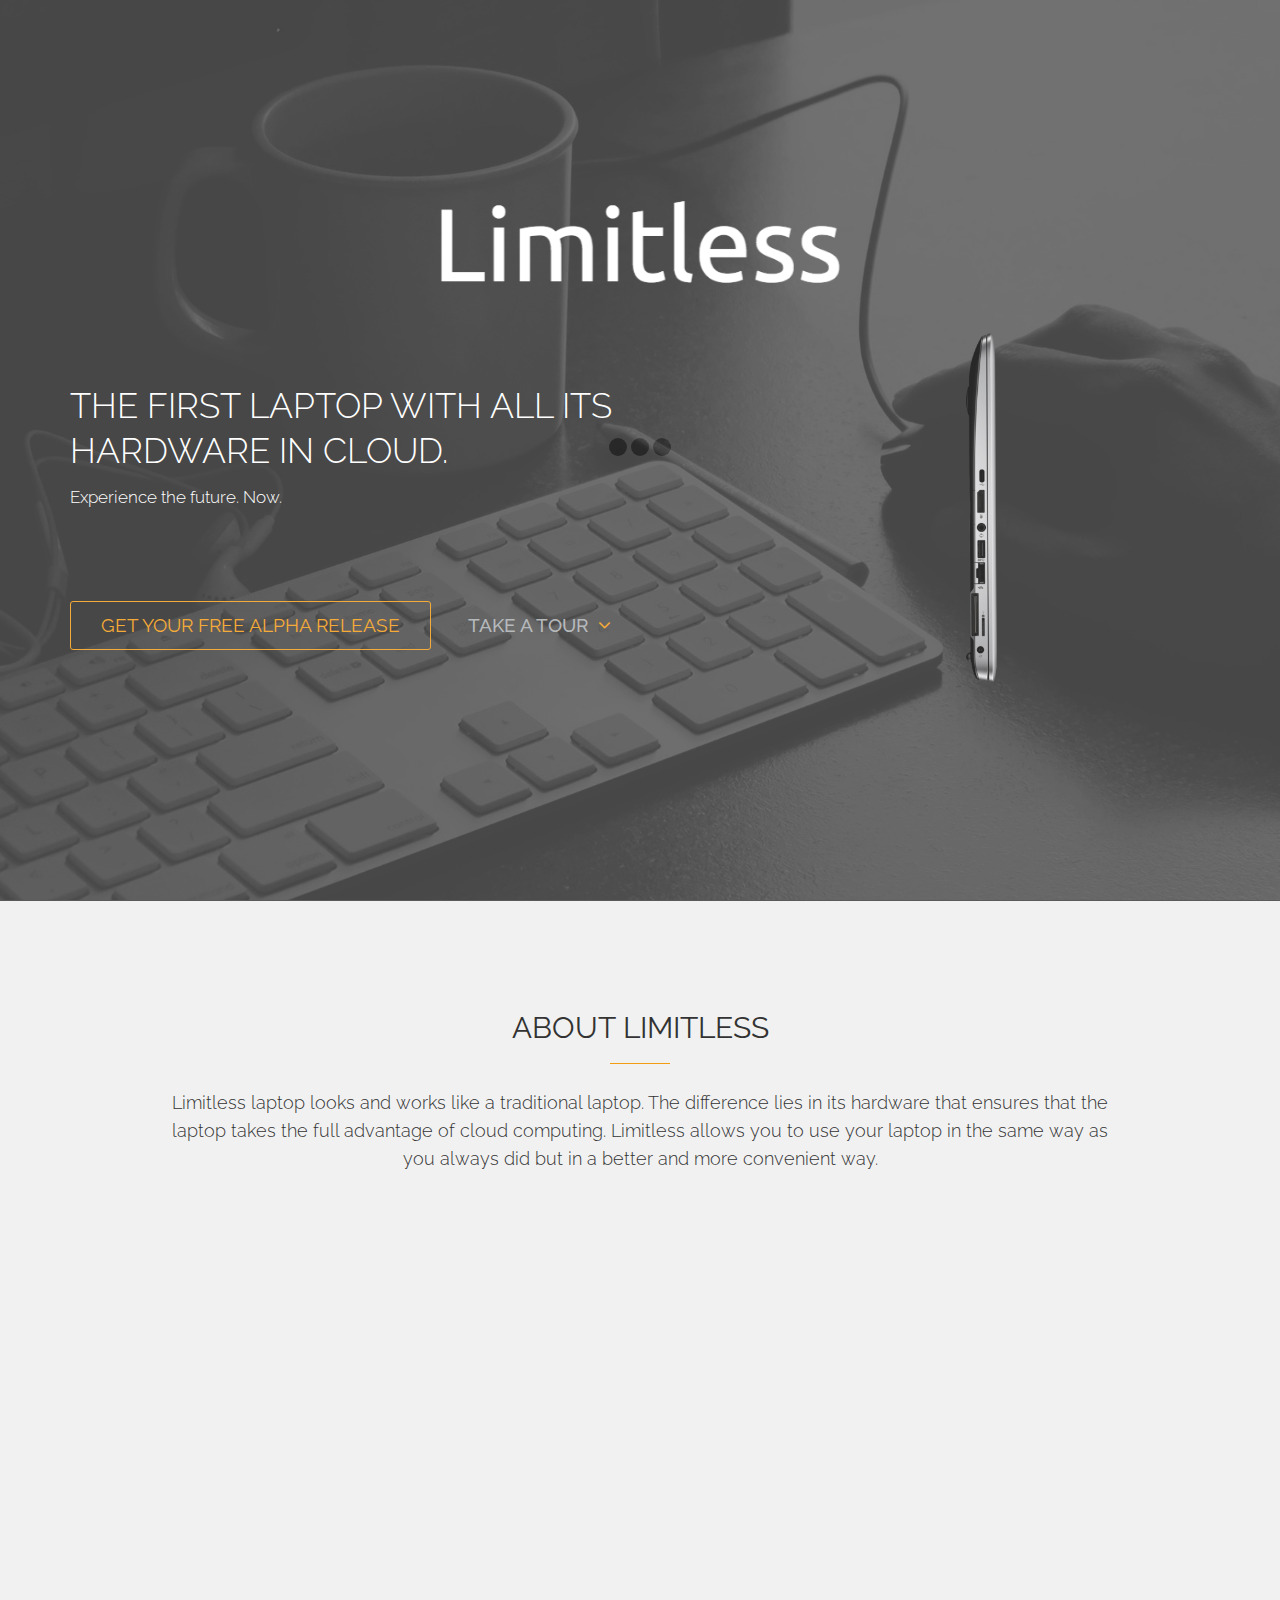
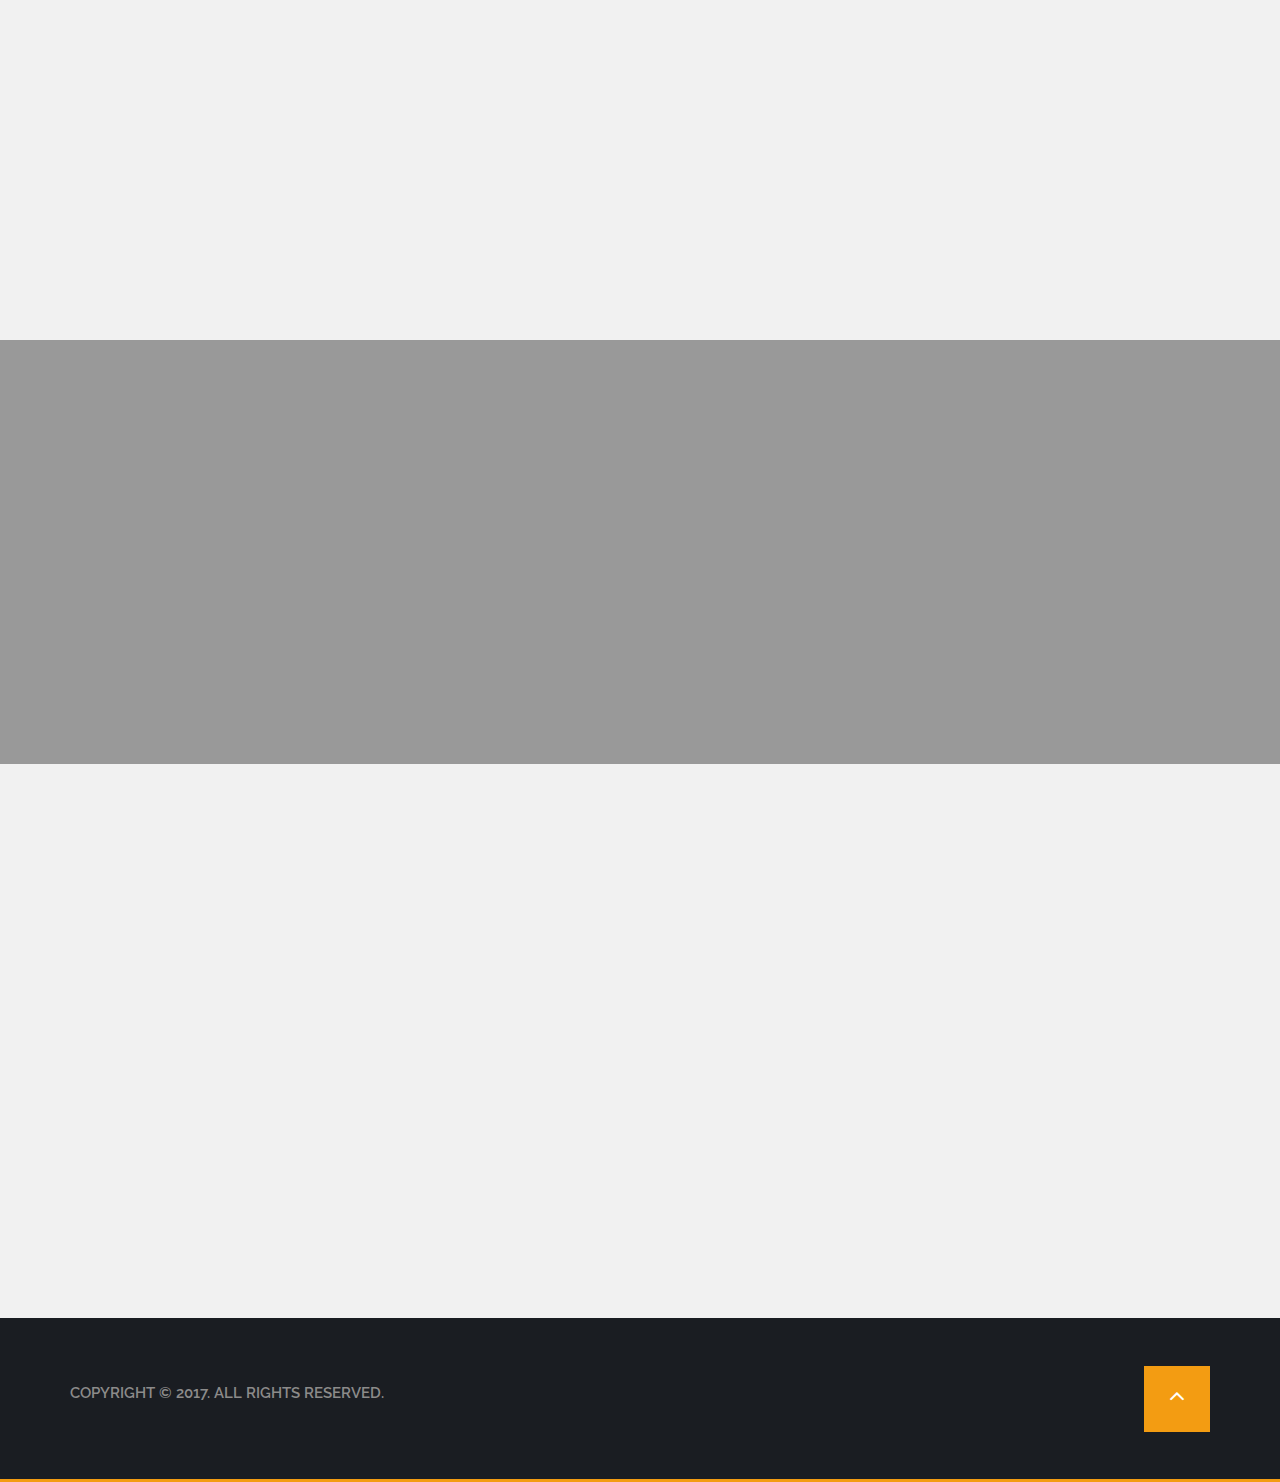
==== index.html @ 539248d4 "Form submission fixed" ====
<!DOCTYPE html>
<html lang="en">
<!--
	Bent by Dcrazed
	Site: Dcrazed.com 
	Free for personal and commercial use under GNU GPL 3.0 license.
-->

<head>
    <meta charset="utf-8">
    <meta http-equiv="X-UA-Compatible" content="IE=edge">
    <meta name="viewport" content="width=device-width, initial-scale=1">
    <title>Limitless | The Future of Laptops</title>
    <!-- Google Font -->
    <link href='https://fonts.googleapis.com/css?family=Raleway:500,600,700,800,900,400,300' rel='stylesheet' type='text/css'>

    <link href='https://fonts.googleapis.com/css?family=Source+Sans+Pro:300,400,600,700,900,300italic,400italic' rel='stylesheet' type='text/css'>
    <!-- Bootstrap -->
    <link href="css/bootstrap.min.css" rel="stylesheet">

    <!-- Owl Carousel Assets -->
    <link href="css/owl.carousel.css" rel="stylesheet">
    <link href="css/owl.theme.css" rel="stylesheet">


    <!-- Pixeden Icon Font -->
    <link rel="stylesheet" href="css/Pe-icon-7-stroke.css">

    <!-- Font Awesome -->
    <link href="css/font-awesome.min.css" rel="stylesheet">


    <!-- PrettyPhoto -->
    <link href="css/prettyPhoto.css" rel="stylesheet">
    
    <!-- Favicon -->
    <link rel="shortcut icon" type="image/x-icon" href="favicon.ico" />

    <!-- Style -->
    <link href="css/style.css" rel="stylesheet">

    <link href="css/animate.css" rel="stylesheet">
    <!-- Responsive CSS -->
    <link href="css/responsive.css" rel="stylesheet">
    <!-- HTML5 Shim and Respond.js IE8 support of HTML5 elements and media queries -->
    <!-- WARNING: Respond.js doesn't work if you view the page via file:// -->
    <!--[if lt IE 9]>
	  <script src="https://oss.maxcdn.com/libs/html5shiv/3.7.0/html5shiv.js"></script>
	  <script src="https://oss.maxcdn.com/libs/respond.js/1.4.2/respond.min.js"></script>
	<![endif]-->
</head>

<body>
    <!-- PRELOADER -->
    <div class="spn_hol">
        <div class="spinner">
            <div class="bounce1"></div>
            <div class="bounce2"></div>
            <div class="bounce3"></div>
        </div>
    </div>

 <!-- END PRELOADER -->

 <!-- =========================
     START ABOUT US SECTION
============================== -->
    <section class="header parallax home-parallax page" id="HOME">
        <h2></h2>
        <div class="section_overlay">
            <nav class="navbar navbar-default navbar-fixed-top" role="navigation">
                <div class="container">
                    <!-- Brand and toggle get grouped for better mobile display -->
                    <div class="navbar-header">
                        <button type="button" class="navbar-toggle collapsed" data-toggle="collapse" data-target="#bs-example-navbar-collapse-1">
                            <span class="sr-only">Toggle navigation</span>
                            <span class="icon-bar"></span>
                            <span class="icon-bar"></span>
                            <span class="icon-bar"></span>
                        </button>
                        <a class="navbar-brand" href="#">
                            <img src="images/logo.png" alt="Logo">
                        </a>
                    </div>
                    <!-- Collect the nav links, forms, and other content for toggling -->
                    <div class="collapse navbar-collapse" id="bs-example-navbar-collapse-1">
                        <ul class="nav navbar-nav navbar-right">
                            <!-- NAV -->
                            <li><a href="#HOME">HOME</a> </li>
                            <li><a href="#ABOUT">ABOUT </a> </li>
                            <li><a href="#ALPHA">GET ALPHA</a></li>
                            <!-- <li><a href="#TEAM">TEAM</a> </li> -->
                        </ul>
                    </div>
                    <!-- /.navbar-collapse -->
                </div>
                <!-- /.container- -->
            </nav>

            <div class="container home-container">
                <div class="row">
                    <div class="col-md-12">
                        <div class="logo text-center">
                                <!-- LOGO -->
                            <!-- <img width="125" height="55" src="images/logo.png" alt=""> -->
                            <img width="400" src="images/logo.png" alt="">
                        </div>
                    </div>
                </div>
                <div class="row">
                    <div class="col-md-8 col-sm-8">
                        <div class="home_text">
                            <!-- TITLE AND DESC -->
                            <h1>The first laptop with all its hardware in cloud.</h1>
                            <p>Experience the future. Now.</p>

                            <div class="download-btn">
                            <!-- BUTTON -->
                                <a class="btn home-btn wow fadeInLeft" href="#ALPHA">Get your free alpha release</a>
                                <a class="tuor btn wow fadeInRight" href="#ABOUT">Take a tour <i class="fa fa-angle-down"></i></a>
                            </div>
                        </div>
                    </div>
                    <!-- <div class="col-md-3 col-md-offset-1 col-sm-4"> -->
                    <div class="col-md-3 col-sm-4">
                        <div class="home-iphone">
                            <!-- <img src="images/iPhone_Home.png" alt=""> -->
                            <img src="images/laptop-side-view.png" alt="">
                        </div>
                    </div>
                </div>
            </div>
        </div>
    </section>

    <!-- END HEADER SECTION -->




 <!-- =========================
     START ABOUT US SECTION
============================== -->


    <section class="about page" id="ABOUT">
        <div class="container">
            <div class="row">
                <div class="col-md-10 col-md-offset-1">
                    <!-- ABOUT US SECTION TITLE-->
                    <div class="section_title">
                        <h2>About Limitless</h2>
                        <p>Limitless laptop looks and works like a traditional laptop. The difference lies in its hardware that ensures that the laptop takes the full advantage of cloud computing. Limitless allows you to use your laptop in the same way as you always did but in a better and more convenient way.</p>
                    </div>
                </div>

            </div>
        </div>
        <div class="inner_about_area">
            <div class="container">
                <div class="row">
                    <div class="col-md-6">
                        <div class="about_phone wow fadeInLeft" data-wow-duration="1s" data-wow-delay=".5s">
                        <!-- PHONE -->
                            <img src="images/laptop-side-view.png" alt="">
                        </div>
                    </div>
                    <div class="col-md-6  wow fadeInRight" data-wow-duration="1s" data-wow-delay=".5s">
                        <!-- TITLE -->
                        <div class="inner_about_title">
                            <h2>Why is Limitless Laptop <br> better?</h2>
                            <p>Computing in cloud has a lot of advantages over classical hardware. For a long time, it was available only for tech savvy experts but today it arrives to your own laptop.</p>
                        </div>
                        <div class="inner_about_desc">

                            <!-- SINGLE DESC -->
                            <div class="single_about_area fadeInUp wow" data-wow-duration=".5s" data-wow-delay="1s">
                                <!-- ICON -->
                                <div><i class="pe-7s-timer"></i></div>
                                <!-- HEADING DESCRIPTION -->
                                <h3>Change your laptop's parameters at any time</h3>
                                <p>Hard drive space, memory speed and processor power can be increased or decreased in the matter of minutes. It allows you to always have what you need and to pay for it only when you need it.</p>
                            </div>
                            <!-- END SINGLE DESC -->


                            <!-- SINGLE DESC -->
                            <div class="single_about_area fadeInUp wow" data-wow-duration=".5s" data-wow-delay="1.5s">
                                <!-- ICON -->
                                <div><i class="pe-7s-target"></i></div>
                                <!-- HEADING DESCRIPTION -->
                                <h3>Pay per hour of use</h3>
                                <p>With Limitless, you only pay for laptop when you use it. Now, whenever you shut the lid, you start saving money.</p>
                            </div>
                            <!-- END SINGLE DESC -->


                            <!-- SINGLE DESC -->
                            <div class="single_about_area fadeInUp wow" data-wow-duration=".5s" data-wow-delay="2s">
                                <!-- ICON -->
                                <div><i class="pe-7s-stopwatch"></i></div>
                                <!-- HEADING DESCRIPTION -->
                                <h3>Stop buying new devices</h3>
                                <p>In Limitless you don't need to buy a new device when the current one gets obsolete. Just install the update and enjoy the new hardware!</p>
                            </div>
                            <!-- END SINGLE DESC -->

                        </div>
                    </div>
                </div>
            </div>
        </div>
    </section>
    <!-- End About Us -->
<!-- =========================
     Start FUN FACTS
============================== -->


    <section class="fun_facts parallax">
        <div class="section_overlay">
            <div class="container wow bounceInLeft" data-wow-duration="1s">
                <div class="row text-center">
                    <div class="col-md-3">
                        <div class="single_fun_facts">
                            <i class="pe-7s-monitor"></i>
                            <h2><span  class="counter_num">1</span> <span></span></h2>
                            <p>Device</p>
                        </div>
                    </div>
                    <div class="col-md-3">
                        <div class="single_fun_facts">
                            <i class="pe-7s-cup"></i>
                            <h2><span  class="counter_num">2</span> <span>minutes</span></h2>
                            <p>Needed to <br> change hardware</p>
                        </div>
                    </div>
                    <div class="col-md-3">
                        <div class="single_fun_facts">
                            <i class="pe-7s-server"></i>
                            <h2><span  class="counter_num">16</span> <span>TiB</span></h2>
                            <p>Maximum <br> Hard Drive</p>
                        </div>
                    </div>
                    <div class="col-md-3">
                        <div class="single_fun_facts">
                            <i class="pe-7s-gleam"></i>
                            <h2><span  class="counter_num">88</span> <span>%</span></h2>
                            <p>Reduced <br> Carbon Emissions</p>
                        </div>
                    </div>
                </div>
            </div>
        </div>
    </section>

    <!-- END FUN FACTS -->


<!-- =========================
     START CONTCT FORM AREA
============================== -->
    <section class="contact page" id="ALPHA">
        <div class="section_overlay">
            <div class="container">
                <div class="col-md-10 col-md-offset-1 wow bounceIn">
                    <!-- Start Contact Section Title-->
                    <div class="section_title">
                        <h2>Get your Limitless Laptop for free</h2>
                        <p>We will be giving out 100+ Limitless Laptop alpha prototypes. We do it to make sure that everything works well before we introduce the Limitless to the market. If you like the idea of Limitless, send us your name and email address so that we can get in touch with you. Hurry up! We will have only a 100 of them!</p>
                    </div>
                </div>
            </div>

            <div class="contact_form wow bounceIn">
                <div class="container">

                <!-- START ERROR AND SUCCESS MESSAGE -->
                    <div class="form_error text-center">
                        <div class="name_error hide error">Please Enter your name</div>
                        <div class="email_error hide error">Please Enter your Email</div>
                        <div class="email_val_error hide error">Please Enter a Valid Email Address</div>
                        <div class="message_error hide error">Please Enter Your Message</div>
                    </div>
                    <div class="Sucess"></div>
                <!-- END ERROR AND SUCCESS MESSAGE -->

                <!-- FORM -->    
                    <form role="form">
                        <div class="row">
                            <div class="col-md-6">
                                <input type="text" class="form-control" id="name" placeholder="Name">
                                <!-- <input type="text" class="form-control" id="subject" placeholder="Subject"> -->
                                <p><input type="checkbox" id="payAlpha" value=""> &nbsp The number of free alpha prototypes is limited by our budget. If you didn't make it to the 100 of lucky ones, would you be willing to pay $50 to get a highly subsidized alpha prototype?</p>
                            </div>
                            <div class="col-md-6">
                                <input type="email" class="form-control" id="email" placeholder="Email">
                                <button type="button" class="btn btn-default submit-btn form_submit">SUBMIT</button>
                            </div>
                        </div>
                    </form>
                    <!-- END FORM --> 
                </div>
            </div>


            <div class="container">
                <div class="row">
                <br><br>
                    <!-- <div class="col-md-12 wow bounceInLeft">
                        <div class="social_icons">
                            <ul>
                                <li><a href=""><i class="fa fa-facebook"></i></a>
                                </li>
                                <li><a href=""><i class="fa fa-twitter"></i></a>
                                </li>
                                <li><a href=""><i class="fa fa-dribbble"></i></a>
                                </li>
                                <li><a href=""><i class="fa fa-behance"></i></a>
                                </li>
                                <li><a href=""><i class="fa fa-youtube-play"></i></a>
                                </li>
                            </ul>
                        </div>
                    </div> -->
                </div>
            </div>
        </div>
    </section>
    <!-- END CONTACT -->

 <!-- =========================
     START TESTIMONIAL SECTION
============================== -->


<!-- END TESTIMONIAL SECTION -->


<!-- =========================
     FOOTER 
============================== -->

    <section class="copyright">
        <h2></h2>
        <div class="container">
            <div class="row">
                <div class="col-md-6">
                    <div class="copy_right_text">
                    <!-- COPYRIGHT TEXT -->
                        <p>Copyright &copy; 2017. All Rights Reserved.</p>        
                    </div>
                     
                </div>

                <div class="col-md-6">
                    <div class="scroll_top">
                        <a href="#HOME"><i class="fa fa-angle-up"></i></a>
                    </div>
                </div>
            </div>
        </div>
    </section>
    <!-- END FOOTER -->


<!-- =========================
     SCRIPTS 
============================== -->


    <script src="js/jquery.min.js"></script>
    <script src="js/bootstrap.min.js"></script>
    <script src="js/owl.carousel.js"></script>
    <script src="js/jquery.fitvids.js"></script>
    <script src="js/smoothscroll.js"></script>
    <script src="js/jquery.parallax-1.1.3.js"></script>
    <script src="js/jquery.prettyPhoto.js"></script>
    <script src="js/jquery.ajaxchimp.min.js"></script>
    <script src="js/jquery.ajaxchimp.langs.js"></script>
    <script src="js/wow.min.js"></script>
    <script src="js/waypoints.min.js"></script>
    <script src="js/jquery.counterup.min.js"></script>
    <script src="js/script.js"></script>



</body>

</html>
---- css/Pe-icon-7-stroke.css ----
@font-face {
	font-family: 'Pe-icon-7-stroke';
	src:url('../fonts/Pe-icon-7-stroke.eot?d7yf1v');
	src:url('../fonts/Pe-icon-7-stroke.eot?#iefixd7yf1v') format('embedded-opentype'),
		url('../fonts/Pe-icon-7-stroke.woff?d7yf1v') format('woff'),
		url('../fonts/Pe-icon-7-stroke.ttf?d7yf1v') format('truetype'),
		url('../fonts/Pe-icon-7-stroke.svg?d7yf1v#Pe-icon-7-stroke') format('svg');
	font-weight: normal;
	font-style: normal;
}

[class^="pe-7s-"], [class*=" pe-7s-"] {
	font-family: 'Pe-icon-7-stroke';
	speak: none;
	font-style: normal;
	font-weight: normal;
	font-variant: normal;
	text-transform: none;
	line-height: 1;

	/* Better Font Rendering =========== */
	-webkit-font-smoothing: antialiased;
	-moz-osx-font-smoothing: grayscale;
}

.pe-7s-album:before {
	content: "\e6aa";
}
.pe-7s-arc:before {
	content: "\e6ab";
}
.pe-7s-back-2:before {
	content: "\e6ac";
}
.pe-7s-bandaid:before {
	content: "\e6ad";
}
.pe-7s-car:before {
	content: "\e6ae";
}
.pe-7s-diamond:before {
	content: "\e6af";
}
.pe-7s-door-lock:before {
	content: "\e6b0";
}
.pe-7s-eyedropper:before {
	content: "\e6b1";
}
.pe-7s-female:before {
	content: "\e6b2";
}
.pe-7s-gym:before {
	content: "\e6b3";
}
.pe-7s-hammer:before {
	content: "\e6b4";
}
.pe-7s-headphones:before {
	content: "\e6b5";
}
.pe-7s-helm:before {
	content: "\e6b6";
}
.pe-7s-hourglass:before {
	content: "\e6b7";
}
.pe-7s-leaf:before {
	content: "\e6b8";
}
.pe-7s-magic-wand:before {
	content: "\e6b9";
}
.pe-7s-male:before {
	content: "\e6ba";
}
.pe-7s-map-2:before {
	content: "\e6bb";
}
.pe-7s-next-2:before {
	content: "\e6bc";
}
.pe-7s-paint-bucket:before {
	content: "\e6bd";
}
.pe-7s-pendrive:before {
	content: "\e6be";
}
.pe-7s-photo:before {
	content: "\e6bf";
}
.pe-7s-piggy:before {
	content: "\e6c0";
}
.pe-7s-plugin:before {
	content: "\e6c1";
}
.pe-7s-refresh-2:before {
	content: "\e6c2";
}
.pe-7s-rocket:before {
	content: "\e6c3";
}
.pe-7s-settings:before {
	content: "\e6c4";
}
.pe-7s-shield:before {
	content: "\e6c5";
}
.pe-7s-smile:before {
	content: "\e6c6";
}
.pe-7s-usb:before {
	content: "\e6c7";
}
.pe-7s-vector:before {
	content: "\e6c8";
}
.pe-7s-wine:before {
	content: "\e6c9";
}
.pe-7s-cloud-upload:before {
	content: "\e68a";
}
.pe-7s-cash:before {
	content: "\e68c";
}
.pe-7s-close:before {
	content: "\e680";
}
.pe-7s-bluetooth:before {
	content: "\e68d";
}
.pe-7s-cloud-download:before {
	content: "\e68b";
}
.pe-7s-way:before {
	content: "\e68e";
}
.pe-7s-close-circle:before {
	content: "\e681";
}
.pe-7s-id:before {
	content: "\e68f";
}
.pe-7s-angle-up:before {
	content: "\e682";
}
.pe-7s-wristwatch:before {
	content: "\e690";
}
.pe-7s-angle-up-circle:before {
	content: "\e683";
}
.pe-7s-world:before {
	content: "\e691";
}
.pe-7s-angle-right:before {
	content: "\e684";
}
.pe-7s-volume:before {
	content: "\e692";
}
.pe-7s-angle-right-circle:before {
	content: "\e685";
}
.pe-7s-users:before {
	content: "\e693";
}
.pe-7s-angle-left:before {
	content: "\e686";
}
.pe-7s-user-female:before {
	content: "\e694";
}
.pe-7s-angle-left-circle:before {
	content: "\e687";
}
.pe-7s-up-arrow:before {
	content: "\e695";
}
.pe-7s-angle-down:before {
	content: "\e688";
}
.pe-7s-switch:before {
	content: "\e696";
}
.pe-7s-angle-down-circle:before {
	content: "\e689";
}
.pe-7s-scissors:before {
	content: "\e697";
}
.pe-7s-wallet:before {
	content: "\e600";
}
.pe-7s-safe:before {
	content: "\e698";
}
.pe-7s-volume2:before {
	content: "\e601";
}
.pe-7s-volume1:before {
	content: "\e602";
}
.pe-7s-voicemail:before {
	content: "\e603";
}
.pe-7s-video:before {
	content: "\e604";
}
.pe-7s-user:before {
	content: "\e605";
}
.pe-7s-upload:before {
	content: "\e606";
}
.pe-7s-unlock:before {
	content: "\e607";
}
.pe-7s-umbrella:before {
	content: "\e608";
}
.pe-7s-trash:before {
	content: "\e609";
}
.pe-7s-tools:before {
	content: "\e60a";
}
.pe-7s-timer:before {
	content: "\e60b";
}
.pe-7s-ticket:before {
	content: "\e60c";
}
.pe-7s-target:before {
	content: "\e60d";
}
.pe-7s-sun:before {
	content: "\e60e";
}
.pe-7s-study:before {
	content: "\e60f";
}
.pe-7s-stopwatch:before {
	content: "\e610";
}
.pe-7s-star:before {
	content: "\e611";
}
.pe-7s-speaker:before {
	content: "\e612";
}
.pe-7s-signal:before {
	content: "\e613";
}
.pe-7s-shuffle:before {
	content: "\e614";
}
.pe-7s-shopbag:before {
	content: "\e615";
}
.pe-7s-share:before {
	content: "\e616";
}
.pe-7s-server:before {
	content: "\e617";
}
.pe-7s-search:before {
	content: "\e618";
}
.pe-7s-film:before {
	content: "\e6a5";
}
.pe-7s-science:before {
	content: "\e619";
}
.pe-7s-disk:before {
	content: "\e6a6";
}
.pe-7s-ribbon:before {
	content: "\e61a";
}
.pe-7s-repeat:before {
	content: "\e61b";
}
.pe-7s-refresh:before {
	content: "\e61c";
}
.pe-7s-add-user:before {
	content: "\e6a9";
}
.pe-7s-refresh-cloud:before {
	content: "\e61d";
}
.pe-7s-paperclip:before {
	content: "\e69c";
}
.pe-7s-radio:before {
	content: "\e61e";
}
.pe-7s-note2:before {
	content: "\e69d";
}
.pe-7s-print:before {
	content: "\e61f";
}
.pe-7s-network:before {
	content: "\e69e";
}
.pe-7s-prev:before {
	content: "\e620";
}
.pe-7s-mute:before {
	content: "\e69f";
}
.pe-7s-power:before {
	content: "\e621";
}
.pe-7s-medal:before {
	content: "\e6a0";
}
.pe-7s-portfolio:before {
	content: "\e622";
}
.pe-7s-like2:before {
	content: "\e6a1";
}
.pe-7s-plus:before {
	content: "\e623";
}
.pe-7s-left-arrow:before {
	content: "\e6a2";
}
.pe-7s-play:before {
	content: "\e624";
}
.pe-7s-key:before {
	content: "\e6a3";
}
.pe-7s-plane:before {
	content: "\e625";
}
.pe-7s-joy:before {
	content: "\e6a4";
}
.pe-7s-photo-gallery:before {
	content: "\e626";
}
.pe-7s-pin:before {
	content: "\e69b";
}
.pe-7s-phone:before {
	content: "\e627";
}
.pe-7s-plug:before {
	content: "\e69a";
}
.pe-7s-pen:before {
	content: "\e628";
}
.pe-7s-right-arrow:before {
	content: "\e699";
}
.pe-7s-paper-plane:before {
	content: "\e629";
}
.pe-7s-delete-user:before {
	content: "\e6a7";
}
.pe-7s-paint:before {
	content: "\e62a";
}
.pe-7s-bottom-arrow:before {
	content: "\e6a8";
}
.pe-7s-notebook:before {
	content: "\e62b";
}
.pe-7s-note:before {
	content: "\e62c";
}
.pe-7s-next:before {
	content: "\e62d";
}
.pe-7s-news-paper:before {
	content: "\e62e";
}
.pe-7s-musiclist:before {
	content: "\e62f";
}
.pe-7s-music:before {
	content: "\e630";
}
.pe-7s-mouse:before {
	content: "\e631";
}
.pe-7s-more:before {
	content: "\e632";
}
.pe-7s-moon:before {
	content: "\e633";
}
.pe-7s-monitor:before {
	content: "\e634";
}
.pe-7s-micro:before {
	content: "\e635";
}
.pe-7s-menu:before {
	content: "\e636";
}
.pe-7s-map:before {
	content: "\e637";
}
.pe-7s-map-marker:before {
	content: "\e638";
}
.pe-7s-mail:before {
	content: "\e639";
}
.pe-7s-mail-open:before {
	content: "\e63a";
}
.pe-7s-mail-open-file:before {
	content: "\e63b";
}
.pe-7s-magnet:before {
	content: "\e63c";
}
.pe-7s-loop:before {
	content: "\e63d";
}
.pe-7s-look:before {
	content: "\e63e";
}
.pe-7s-lock:before {
	content: "\e63f";
}
.pe-7s-lintern:before {
	content: "\e640";
}
.pe-7s-link:before {
	content: "\e641";
}
.pe-7s-like:before {
	content: "\e642";
}
.pe-7s-light:before {
	content: "\e643";
}
.pe-7s-less:before {
	content: "\e644";
}
.pe-7s-keypad:before {
	content: "\e645";
}
.pe-7s-junk:before {
	content: "\e646";
}
.pe-7s-info:before {
	content: "\e647";
}
.pe-7s-home:before {
	content: "\e648";
}
.pe-7s-help2:before {
	content: "\e649";
}
.pe-7s-help1:before {
	content: "\e64a";
}
.pe-7s-graph3:before {
	content: "\e64b";
}
.pe-7s-graph2:before {
	content: "\e64c";
}
.pe-7s-graph1:before {
	content: "\e64d";
}
.pe-7s-graph:before {
	content: "\e64e";
}
.pe-7s-global:before {
	content: "\e64f";
}
.pe-7s-gleam:before {
	content: "\e650";
}
.pe-7s-glasses:before {
	content: "\e651";
}
.pe-7s-gift:before {
	content: "\e652";
}
.pe-7s-folder:before {
	content: "\e653";
}
.pe-7s-flag:before {
	content: "\e654";
}
.pe-7s-filter:before {
	content: "\e655";
}
.pe-7s-file:before {
	content: "\e656";
}
.pe-7s-expand1:before {
	content: "\e657";
}
.pe-7s-exapnd2:before {
	content: "\e658";
}
.pe-7s-edit:before {
	content: "\e659";
}
.pe-7s-drop:before {
	content: "\e65a";
}
.pe-7s-drawer:before {
	content: "\e65b";
}
.pe-7s-download:before {
	content: "\e65c";
}
.pe-7s-display2:before {
	content: "\e65d";
}
.pe-7s-display1:before {
	content: "\e65e";
}
.pe-7s-diskette:before {
	content: "\e65f";
}
.pe-7s-date:before {
	content: "\e660";
}
.pe-7s-cup:before {
	content: "\e661";
}
.pe-7s-culture:before {
	content: "\e662";
}
.pe-7s-crop:before {
	content: "\e663";
}
.pe-7s-credit:before {
	content: "\e664";
}
.pe-7s-copy-file:before {
	content: "\e665";
}
.pe-7s-config:before {
	content: "\e666";
}
.pe-7s-compass:before {
	content: "\e667";
}
.pe-7s-comment:before {
	content: "\e668";
}
.pe-7s-coffee:before {
	content: "\e669";
}
.pe-7s-cloud:before {
	content: "\e66a";
}
.pe-7s-clock:before {
	content: "\e66b";
}
.pe-7s-check:before {
	content: "\e66c";
}
.pe-7s-chat:before {
	content: "\e66d";
}
.pe-7s-cart:before {
	content: "\e66e";
}
.pe-7s-camera:before {
	content: "\e66f";
}
.pe-7s-call:before {
	content: "\e670";
}
.pe-7s-calculator:before {
	content: "\e671";
}
.pe-7s-browser:before {
	content: "\e672";
}
.pe-7s-box2:before {
	content: "\e673";
}
.pe-7s-box1:before {
	content: "\e674";
}
.pe-7s-bookmarks:before {
	content: "\e675";
}
.pe-7s-bicycle:before {
	content: "\e676";
}
.pe-7s-bell:before {
	content: "\e677";
}
.pe-7s-battery:before {
	content: "\e678";
}
.pe-7s-ball:before {
	content: "\e679";
}
.pe-7s-back:before {
	content: "\e67a";
}
.pe-7s-attention:before {
	content: "\e67b";
}
.pe-7s-anchor:before {
	content: "\e67c";
}
.pe-7s-albums:before {
	content: "\e67d";
}
.pe-7s-alarm:before {
	content: "\e67e";
}
.pe-7s-airplay:before {
	content: "\e67f";
}
---- css/prettyPhoto.css ----
div.pp_default .pp_top,div.pp_default .pp_top .pp_middle,div.pp_default .pp_top .pp_left,div.pp_default .pp_top .pp_right,div.pp_default .pp_bottom,div.pp_default .pp_bottom .pp_left,div.pp_default .pp_bottom .pp_middle,div.pp_default .pp_bottom .pp_right{height:13px}
div.pp_default .pp_top .pp_left{background:transparent;}
div.pp_default .pp_top .pp_middle{background:transparent;}
div.pp_default .pp_top .pp_right{background:transparent;}
div.pp_default .pp_content .ppt{color:#f8f8f8}
div.pp_default .pp_content_container .pp_left{background:transparent;padding-left:13px}
div.pp_default .pp_content_container .pp_right{background:transparent;padding-right:13px}
div.pp_default .pp_next:hover{background:transparent;cursor:pointer}
div.pp_default .pp_previous:hover{background:transparent;cursor:pointer}
div.pp_default .pp_expand{background:transparent;cursor:pointer;width:28px;height:28px}
div.pp_default .pp_expand:hover{background:transparent;cursor:pointer}
div.pp_default .pp_contract{background:url(../images/prettyPhoto/default/sprite.png) 0 -84px no-repeat;cursor:pointer;width:28px;height:28px}
div.pp_default .pp_contract:hover{background:url(../images/prettyPhoto/default/sprite.png) 0 -113px no-repeat;cursor:pointer}
div.pp_default .pp_close{width:30px;height:30px;background:url(../images/prettyPhoto/default/sprite.png) 2px 1px no-repeat;cursor:pointer}
div.pp_default .pp_gallery ul li a{background:url(../images/prettyPhoto/default/default_thumb.png) center center #f8f8f8;border:1px solid #aaa}
div.pp_default .pp_social{margin-top:7px}
div.pp_default .pp_gallery a.pp_arrow_previous,div.pp_default .pp_gallery a.pp_arrow_next{position:static;left:auto}
div.pp_default .pp_nav .pp_play,div.pp_default .pp_nav .pp_pause{background:url(../images/prettyPhoto/default/sprite.png) -51px 1px no-repeat;height:30px;width:30px}
div.pp_default .pp_nav .pp_pause{background-position:-51px -29px}
div.pp_default a.pp_arrow_previous,div.pp_default a.pp_arrow_next{background:url(../images/prettyPhoto/default/sprite.png) -31px -3px no-repeat;height:20px;width:20px;margin:4px 0 0}
div.pp_default a.pp_arrow_next{left:52px;background-position:-82px -3px}
div.pp_default .pp_content_container .pp_details{margin-top:5px}
div.pp_default .pp_nav{clear:none;height:30px;width:110px;position:relative}
div.pp_default .pp_nav .currentTextHolder{font-family:Georgia;font-style:italic;color:#999;font-size:11px;left:75px;line-height:25px;position:absolute;top:2px;margin:0;padding:0 0 0 10px}
div.pp_default .pp_close:hover,div.pp_default .pp_nav .pp_play:hover,div.pp_default .pp_nav .pp_pause:hover,div.pp_default .pp_arrow_next:hover,div.pp_default .pp_arrow_previous:hover{opacity:0.7}
div.pp_default .pp_description{font-size:11px;font-weight:700;line-height:14px;margin:5px 50px 5px 0}
div.pp_default .pp_bottom .pp_left{background:transparent;}
div.pp_default .pp_bottom .pp_middle{background:transparent;}
div.pp_default .pp_bottom .pp_right{background:transparent;}
div.pp_default .pp_loaderIcon{background:url(../images/prettyPhoto/default/loader.gif) center center no-repeat}
div.light_rounded .pp_top .pp_left{background:url(../images/prettyPhoto/light_rounded/sprite.png) -88px -53px no-repeat}
div.light_rounded .pp_top .pp_right{background:url(../images/prettyPhoto/light_rounded/sprite.png) -110px -53px no-repeat}
div.light_rounded .pp_next:hover{background:url(../images/prettyPhoto/light_rounded/btnNext.png) center right no-repeat;cursor:pointer}
div.light_rounded .pp_previous:hover{background:url(../images/prettyPhoto/light_rounded/btnPrevious.png) center left no-repeat;cursor:pointer}
div.light_rounded .pp_expand{background:url(../images/prettyPhoto/light_rounded/sprite.png) -31px -26px no-repeat;cursor:pointer}
div.light_rounded .pp_expand:hover{background:url(../images/prettyPhoto/light_rounded/sprite.png) -31px -47px no-repeat;cursor:pointer}
div.light_rounded .pp_contract{background:url(../images/prettyPhoto/light_rounded/sprite.png) 0 -26px no-repeat;cursor:pointer}
div.light_rounded .pp_contract:hover{background:url(../images/prettyPhoto/light_rounded/sprite.png) 0 -47px no-repeat;cursor:pointer}
div.light_rounded .pp_close{width:75px;height:22px;background:url(../images/prettyPhoto/light_rounded/sprite.png) -1px -1px no-repeat;cursor:pointer}
div.light_rounded .pp_nav .pp_play{background:url(../images/prettyPhoto/light_rounded/sprite.png) -1px -100px no-repeat;height:15px;width:14px}
div.light_rounded .pp_nav .pp_pause{background:url(../images/prettyPhoto/light_rounded/sprite.png) -24px -100px no-repeat;height:15px;width:14px}
div.light_rounded .pp_arrow_previous{background:url(../images/prettyPhoto/light_rounded/sprite.png) 0 -71px no-repeat}
div.light_rounded .pp_arrow_next{background:url(../images/prettyPhoto/light_rounded/sprite.png) -22px -71px no-repeat}
div.light_rounded .pp_bottom .pp_left{background:url(../images/prettyPhoto/light_rounded/sprite.png) -88px -80px no-repeat}
div.light_rounded .pp_bottom .pp_right{background:url(../images/prettyPhoto/light_rounded/sprite.png) -110px -80px no-repeat}
div.dark_rounded .pp_top .pp_left{background:url(../images/prettyPhoto/dark_rounded/sprite.png) -88px -53px no-repeat}
div.dark_rounded .pp_top .pp_right{background:url(../images/prettyPhoto/dark_rounded/sprite.png) -110px -53px no-repeat}
div.dark_rounded .pp_content_container .pp_left{background:url(../images/prettyPhoto/dark_rounded/contentPattern.png) top left repeat-y}
div.dark_rounded .pp_content_container .pp_right{background:url(../images/prettyPhoto/dark_rounded/contentPattern.png) top right repeat-y}
div.dark_rounded .pp_next:hover{background:url(../images/prettyPhoto/dark_rounded/btnNext.png) center right no-repeat;cursor:pointer}
div.dark_rounded .pp_previous:hover{background:url(../images/prettyPhoto/dark_rounded/btnPrevious.png) center left no-repeat;cursor:pointer}
div.dark_rounded .pp_expand{background:url(../images/prettyPhoto/dark_rounded/sprite.png) -31px -26px no-repeat;cursor:pointer}
div.dark_rounded .pp_expand:hover{background:url(../images/prettyPhoto/dark_rounded/sprite.png) -31px -47px no-repeat;cursor:pointer}
div.dark_rounded .pp_contract{background:url(../images/prettyPhoto/dark_rounded/sprite.png) 0 -26px no-repeat;cursor:pointer}
div.dark_rounded .pp_contract:hover{background:url(../images/prettyPhoto/dark_rounded/sprite.png) 0 -47px no-repeat;cursor:pointer}
div.dark_rounded .pp_close{width:75px;height:22px;background:url(../images/prettyPhoto/dark_rounded/sprite.png) -1px -1px no-repeat;cursor:pointer}
div.dark_rounded .pp_description{margin-right:85px;color:#fff}
div.dark_rounded .pp_nav .pp_play{background:url(../images/prettyPhoto/dark_rounded/sprite.png) -1px -100px no-repeat;height:15px;width:14px}
div.dark_rounded .pp_nav .pp_pause{background:url(../images/prettyPhoto/dark_rounded/sprite.png) -24px -100px no-repeat;height:15px;width:14px}
div.dark_rounded .pp_arrow_previous{background:url(../images/prettyPhoto/dark_rounded/sprite.png) 0 -71px no-repeat}
div.dark_rounded .pp_arrow_next{background:url(../images/prettyPhoto/dark_rounded/sprite.png) -22px -71px no-repeat}
div.dark_rounded .pp_bottom .pp_left{background:url(../images/prettyPhoto/dark_rounded/sprite.png) -88px -80px no-repeat}
div.dark_rounded .pp_bottom .pp_right{background:url(../images/prettyPhoto/dark_rounded/sprite.png) -110px -80px no-repeat}
div.dark_rounded .pp_loaderIcon{background:url(../images/prettyPhoto/dark_rounded/loader.gif) center center no-repeat}
div.dark_square .pp_left,div.dark_square .pp_middle,div.dark_square .pp_right,div.dark_square .pp_content{background:#000}
div.dark_square .pp_description{color:#fff;margin:0 85px 0 0}
div.dark_square .pp_loaderIcon{background:url(../images/prettyPhoto/dark_square/loader.gif) center center no-repeat}
div.dark_square .pp_expand{background:url(../images/prettyPhoto/dark_square/sprite.png) -31px -26px no-repeat;cursor:pointer}
div.dark_square .pp_expand:hover{background:url(../images/prettyPhoto/dark_square/sprite.png) -31px -47px no-repeat;cursor:pointer}
div.dark_square .pp_contract{background:url(../images/prettyPhoto/dark_square/sprite.png) 0 -26px no-repeat;cursor:pointer}
div.dark_square .pp_contract:hover{background:url(../images/prettyPhoto/dark_square/sprite.png) 0 -47px no-repeat;cursor:pointer}
div.dark_square .pp_close{width:75px;height:22px;background:url(../images/prettyPhoto/dark_square/sprite.png) -1px -1px no-repeat;cursor:pointer}
div.dark_square .pp_nav{clear:none}
div.dark_square .pp_nav .pp_play{background:url(../images/prettyPhoto/dark_square/sprite.png) -1px -100px no-repeat;height:15px;width:14px}
div.dark_square .pp_nav .pp_pause{background:url(../images/prettyPhoto/dark_square/sprite.png) -24px -100px no-repeat;height:15px;width:14px}
div.dark_square .pp_arrow_previous{background:url(../images/prettyPhoto/dark_square/sprite.png) 0 -71px no-repeat}
div.dark_square .pp_arrow_next{background:url(../images/prettyPhoto/dark_square/sprite.png) -22px -71px no-repeat}
div.dark_square .pp_next:hover{background:url(../images/prettyPhoto/dark_square/btnNext.png) center right no-repeat;cursor:pointer}
div.dark_square .pp_previous:hover{background:url(../images/prettyPhoto/dark_square/btnPrevious.png) center left no-repeat;cursor:pointer}
div.light_square .pp_expand{background:url(../images/prettyPhoto/light_square/sprite.png) -31px -26px no-repeat;cursor:pointer}
div.light_square .pp_expand:hover{background:url(../images/prettyPhoto/light_square/sprite.png) -31px -47px no-repeat;cursor:pointer}
div.light_square .pp_contract{background:url(../images/prettyPhoto/light_square/sprite.png) 0 -26px no-repeat;cursor:pointer}
div.light_square .pp_contract:hover{background:url(../images/prettyPhoto/light_square/sprite.png) 0 -47px no-repeat;cursor:pointer}
div.light_square .pp_close{width:75px;height:22px;background:url(../images/prettyPhoto/light_square/sprite.png) -1px -1px no-repeat;cursor:pointer}
div.light_square .pp_nav .pp_play{background:url(../images/prettyPhoto/light_square/sprite.png) -1px -100px no-repeat;height:15px;width:14px}
div.light_square .pp_nav .pp_pause{background:url(../images/prettyPhoto/light_square/sprite.png) -24px -100px no-repeat;height:15px;width:14px}
div.light_square .pp_arrow_previous{background:url(../images/prettyPhoto/light_square/sprite.png) 0 -71px no-repeat}
div.light_square .pp_arrow_next{background:url(../images/prettyPhoto/light_square/sprite.png) -22px -71px no-repeat}
div.light_square .pp_next:hover{background:url(../images/prettyPhoto/light_square/btnNext.png) center right no-repeat;cursor:pointer}
div.light_square .pp_previous:hover{background:url(../images/prettyPhoto/light_square/btnPrevious.png) center left no-repeat;cursor:pointer}
div.facebook .pp_top .pp_left{background:url(../images/prettyPhoto/facebook/sprite.png) -88px -53px no-repeat}
div.facebook .pp_top .pp_middle{background:url(../images/prettyPhoto/facebook/contentPatternTop.png) top left repeat-x}
div.facebook .pp_top .pp_right{background:url(../images/prettyPhoto/facebook/sprite.png) -110px -53px no-repeat}
div.facebook .pp_content_container .pp_left{background:url(../images/prettyPhoto/facebook/contentPatternLeft.png) top left repeat-y}
div.facebook .pp_content_container .pp_right{background:url(../images/prettyPhoto/facebook/contentPatternRight.png) top right repeat-y}
div.facebook .pp_expand{background:url(../images/prettyPhoto/facebook/sprite.png) -31px -26px no-repeat;cursor:pointer}
div.facebook .pp_expand:hover{background:url(../images/prettyPhoto/facebook/sprite.png) -31px -47px no-repeat;cursor:pointer}
div.facebook .pp_contract{background:url(../images/prettyPhoto/facebook/sprite.png) 0 -26px no-repeat;cursor:pointer}
div.facebook .pp_contract:hover{background:url(../images/prettyPhoto/facebook/sprite.png) 0 -47px no-repeat;cursor:pointer}
div.facebook .pp_close{width:22px;height:22px;background:url(../images/prettyPhoto/facebook/sprite.png) -1px -1px no-repeat;cursor:pointer}
div.facebook .pp_description{margin:0 37px 0 0}
div.facebook .pp_loaderIcon{background:url(../images/prettyPhoto/facebook/loader.gif) center center no-repeat}
div.facebook .pp_arrow_previous{background:url(../images/prettyPhoto/facebook/sprite.png) 0 -71px no-repeat;height:22px;margin-top:0;width:22px}
div.facebook .pp_arrow_previous.disabled{background-position:0 -96px;cursor:default}
div.facebook .pp_arrow_next{background:url(../images/prettyPhoto/facebook/sprite.png) -32px -71px no-repeat;height:22px;margin-top:0;width:22px}
div.facebook .pp_arrow_next.disabled{background-position:-32px -96px;cursor:default}
div.facebook .pp_nav{margin-top:0}
div.facebook .pp_nav p{font-size:15px;padding:0 3px 0 4px}
div.facebook .pp_nav .pp_play{background:url(../images/prettyPhoto/facebook/sprite.png) -1px -123px no-repeat;height:22px;width:22px}
div.facebook .pp_nav .pp_pause{background:url(../images/prettyPhoto/facebook/sprite.png) -32px -123px no-repeat;height:22px;width:22px}
div.facebook .pp_next:hover{background:url(../images/prettyPhoto/facebook/btnNext.png) center right no-repeat;cursor:pointer}
div.facebook .pp_previous:hover{background:url(../images/prettyPhoto/facebook/btnPrevious.png) center left no-repeat;cursor:pointer}
div.facebook .pp_bottom .pp_left{background:url(../images/prettyPhoto/facebook/sprite.png) -88px -80px no-repeat}
div.facebook .pp_bottom .pp_middle{background:url(../images/prettyPhoto/facebook/contentPatternBottom.png) top left repeat-x}
div.facebook .pp_bottom .pp_right{background:url(../images/prettyPhoto/facebook/sprite.png) -110px -80px no-repeat}
div.pp_pic_holder a:focus{outline:none}
div.pp_overlay{background:#000;display:none;left:0;position:absolute;top:0;width:100%;z-index:9500}
div.pp_pic_holder{display:none;position:absolute;width:100px;z-index:10000}
.pp_content{height:40px;min-width:40px}
* html .pp_content{width:40px}
.pp_content_container{position:relative;text-align:left;width:100%}
.pp_content_container .pp_left{padding-left:20px}
.pp_content_container .pp_right{padding-right:20px}
.pp_content_container .pp_details{float:left;margin:10px 0 2px}
.pp_description{display:none;margin:0}
.pp_social{float:left;margin:0}
.pp_social .facebook{float:left;margin-left:5px;width:55px;overflow:hidden}
.pp_social .twitter{float:left}
.pp_nav{clear:right;float:left;margin:3px 10px 0 0}
.pp_nav p{float:left;white-space:nowrap;margin:2px 4px}
.pp_nav .pp_play,.pp_nav .pp_pause{float:left;margin-right:4px;text-indent:-10000px}
a.pp_arrow_previous,a.pp_arrow_next{display:block;float:left;height:15px;margin-top:3px;overflow:hidden;text-indent:-10000px;width:14px}
.pp_hoverContainer{position:absolute;top:0;width:100%;z-index:2000}
.pp_gallery{display:none;left:50%;margin-top:-50px;position:absolute;z-index:10000}
.pp_gallery div{float:left;overflow:hidden;position:relative}
.pp_gallery ul{float:left;height:35px;position:relative;white-space:nowrap;margin:0 0 0 5px;padding:0}
.pp_gallery ul a{border:1px rgba(0,0,0,0.5) solid;display:block;float:left;height:33px;overflow:hidden}
.pp_gallery ul a img{border:0}
.pp_gallery li{display:block;float:left;margin:0 5px 0 0;padding:0}
.pp_gallery li.default a{background:url(../images/prettyPhoto/facebook/default_thumbnail.gif) 0 0 no-repeat;display:block;height:33px;width:50px}
.pp_gallery .pp_arrow_previous,.pp_gallery .pp_arrow_next{margin-top:7px!important}
a.pp_next{background:url(../images/prettyPhoto/light_rounded/btnNext.png) 10000px 10000px no-repeat;display:block;float:right;height:100%;text-indent:-10000px;width:49%}
a.pp_previous{background:url(../images/prettyPhoto/light_rounded/btnNext.png) 10000px 10000px no-repeat;display:block;float:left;height:100%;text-indent:-10000px;width:49%}
a.pp_expand,a.pp_contract{cursor:pointer;display:none;height:20px;position:absolute;right:30px;text-indent:-10000px;top:10px;width:20px;z-index:20000}
a.pp_close{position:absolute;right:0;top:0;display:block;line-height:22px;text-indent:-10000px}
.pp_loaderIcon{display:block;height:24px;left:50%;position:absolute;top:50%;width:24px;margin:-12px 0 0 -12px}
#pp_full_res{line-height:1!important}
#pp_full_res .pp_inline{text-align:left}
#pp_full_res .pp_inline p{margin:0 0 15px}
div.ppt{color:#fff;display:none;font-size:17px;z-index:9999;margin:0 0 5px 15px}
div.pp_default .pp_content,div.light_rounded .pp_content{}
div.pp_default #pp_full_res .pp_inline,div.light_rounded .pp_content .ppt,div.light_rounded #pp_full_res .pp_inline,div.light_square .pp_content .ppt,div.light_square #pp_full_res .pp_inline,div.facebook .pp_content .ppt,div.facebook #pp_full_res .pp_inline{color:#000}
div.pp_default .pp_gallery ul li a:hover,div.pp_default .pp_gallery ul li.selected a,.pp_gallery ul a:hover,.pp_gallery li.selected a{border-color:#fff}
div.pp_default .pp_details,div.light_rounded .pp_details,div.dark_rounded .pp_details,div.dark_square .pp_details,div.light_square .pp_details,div.facebook .pp_details{position:relative}
div.light_rounded .pp_top .pp_middle,div.light_rounded .pp_content_container .pp_left,div.light_rounded .pp_content_container .pp_right,div.light_rounded .pp_bottom .pp_middle,div.light_square .pp_left,div.light_square .pp_middle,div.light_square .pp_right,div.light_square .pp_content,div.facebook .pp_content{background:#fff}
div.light_rounded .pp_description,div.light_square .pp_description{margin-right:85px}
div.light_rounded .pp_gallery a.pp_arrow_previous,div.light_rounded .pp_gallery a.pp_arrow_next,div.dark_rounded .pp_gallery a.pp_arrow_previous,div.dark_rounded .pp_gallery a.pp_arrow_next,div.dark_square .pp_gallery a.pp_arrow_previous,div.dark_square .pp_gallery a.pp_arrow_next,div.light_square .pp_gallery a.pp_arrow_previous,div.light_square .pp_gallery a.pp_arrow_next{margin-top:12px!important}
div.light_rounded .pp_arrow_previous.disabled,div.dark_rounded .pp_arrow_previous.disabled,div.dark_square .pp_arrow_previous.disabled,div.light_square .pp_arrow_previous.disabled{background-position:0 -87px;cursor:default}
div.light_rounded .pp_arrow_next.disabled,div.dark_rounded .pp_arrow_next.disabled,div.dark_square .pp_arrow_next.disabled,div.light_square .pp_arrow_next.disabled{background-position:-22px -87px;cursor:default}
div.light_rounded .pp_loaderIcon,div.light_square .pp_loaderIcon{background:url(../images/prettyPhoto/light_rounded/loader.gif) center center no-repeat}
div.dark_rounded .pp_top .pp_middle,div.dark_rounded .pp_content,div.dark_rounded .pp_bottom .pp_middle{background:url(../images/prettyPhoto/dark_rounded/contentPattern.png) top left repeat}
div.dark_rounded .currentTextHolder,div.dark_square .currentTextHolder{color:#c4c4c4}
div.dark_rounded #pp_full_res .pp_inline,div.dark_square #pp_full_res .pp_inline{color:#fff}
.pp_top,.pp_bottom{height:20px;position:relative}
* html .pp_top,* html .pp_bottom{padding:0 20px}
.pp_top .pp_left,.pp_bottom .pp_left{height:20px;left:0;position:absolute;width:20px}
.pp_top .pp_middle,.pp_bottom .pp_middle{height:20px;left:20px;position:absolute;right:20px}
* html .pp_top .pp_middle,* html .pp_bottom .pp_middle{left:0;position:static}
.pp_top .pp_right,.pp_bottom .pp_right{height:20px;left:auto;position:absolute;right:0;top:0;width:20px}
.pp_fade,.pp_gallery li.default a img{display:none}
---- css/style.css ----
/*
Theme Name: Bent
Author: Allie
Version: 1.0
URL: http://designscrazed.org/
*/

/* Table of Content
==================================================
  1. COMMON STYLES
  2. SECTION HOME 
  3. SECTION ABOUT
  4. SECTION VIDEO
  5. SECTION TESTIMONIAL
  6. SECTION FEATURES 
  7. SECTION CALL TO ACTION
  8. SECTION APPS SCREEN 
  9. SECTION FUN FACTS 
  10. SECTION DOWNLOAD 
  11. SECTION CONTACT 
  12. SECTION SUBSCRIBE
  13. SECTION FOOTER 

*/
* {
    margin: 0;
    padding: 0;
}
body {
    font-family: 'Raleway', sans-serif;
    overflow-y: scroll;
    overflow-x: hidden;
}
p {
    font-family: 'Raleway', sans-serif;
    font-size: 14px;
}
/*---------------------------------------
   COMMON STYLES             
-----------------------------------------*/

.section_title {
    padding-top: 90px;
    padding-bottom: 50px;
}
.section_title h2 {
    text-transform: uppercase;
    text-align: center;
    position: relative;
    color: #333;
    font-size: 30px;
    font-weight: 400;
}
.section_title h2:after {
    content: "";
    position: absolute;
    bottom: -20px;
    width: 60px;
    height: 1px;
    background-color: #f39c12;
    left: 50%;
    margin-left: -30px;
}
.section_title p {
    text-align: center;
    margin-top: 45px;
    color: #333;
    font-size: 18px;
    line-height: 28px;
    font-weight: 300;
}
.parallax {
    background-attachment: fixed !important;
    background-position: center center;
    background-repeat: no-repeat;
    background-size: cover;
}
/*---------------------------------------
   SECTION HOME              
-----------------------------------------*/
/*menu*/

.header h2 {
    height: 0px;
    margin: 0px;
}
.navbar {
    margin-top: -100px
}
.navbar-brand {
    padding: 9px 15px;
}
@media(min-width:768px) {
    .navbar-default {
        background-color: transparent;
    }
    .navbar-default .navbar-nav>li>a {
        color: #B5B5B5;
        font-family: 'Raleway', sans-serif;
    }
    .navbar-default .navbar-nav>li>a:hover {
        color: #f39c12;
    }
    .navbar-default .navbar-nav>li>a:focus {
        color: #B5B5B5;
    }
    .navbar-default {
        -webkit-transition: all 1s;
        -moz-transition: all 1s;
        -o-transition: all 1s;
        transition: all 1s;
        z-index: 110;
    }
    .navbar-brand img {
        padding-top: 25px;
        height: 45px;
        -webkit-transition: all 1s;
        -moz-transition: all 1s;
        -o-transition: all 1s;
        transition: all 1s;
    }
    .navbar-default .navbar-nav>li>a {
        -webkit-transition: all 1s;
        -moz-transition: all 1s;
        -o-transition: all 1s;
        transition: all 1s;
    }
    .navbar-nav>li>a {
        padding-top: 45px;
    }
}
@media (max-width: 768px) {
    .navbar-brand img {} .navbar-default {
      /*  background-color: #fff !important; */
    }
}
.navbar-default .navbar-nav>.active>a,
.navbar-default .navbar-nav>.active>a:hover,
.navbar-default .navbar-nav>.active>a:focus {
    background: transparent;
    color: #f39c12;
}
.header {
    background: url(../images/home.jpg);
    background-size: cover;
	background-repeat: no-repeat;
}
.header .section_overlay {
    background-color: rgba(33, 33, 33, .75);
}
.logo{
    padding-bottom: 50px;
}
.home_text{
    text-align: left;
}
.home-iphone{
    text-align: right;
}
.home-iphone img{
    width: 100%;
}

@media (max-width: 768px){
    .home-iphone{
        display: none;
    }
    .home_text{
        text-align: center;
    }

}
.home_text h1 {
    color: #fff;
    text-transform: uppercase;
    font-size: 35px;
    font-weight: 300;
    line-height: 45px;
    padding-top: 30px
}
.home_text p {
    color: #fff;
    font-size: 17px;
    line-height: 28px;
    margin-top: 0px;
    font-weight: 300;
}
.download-btn {
    margin-top: 90px;
    margin-bottom: 50px
}
.home-btn,
.home-btn:focus,
.home-btn:active,
.home-btn:visited {
    background: transparent;
    border-color: #f39c12;
    color: #f39c12;
    padding-top: 10px;
    padding-bottom: 10px;
    padding-left: 30px;
    padding-right: 30px;
    font-size: 19px;
    text-transform: uppercase;
    border-radius: 3px;
    -webkit-transition: all 1s;
    -moz-transition: all 1s;
    -o-transition: all 1s;
    transition: all 1s;
}
.home-btn:hover {
    background-color: #f39c12;
    color: #fff;
}
.tuor,
.tuor:focus,
tuor:active,
tuor:visited {
    color: #A9ADB0;
    margin-left: 20px;
    text-transform: uppercase;
    font-size: 19px;
    font-weight: 500;
    background: transparent;
    -webkit-transition: all 1s;
    -moz-transition: all 1s;
    -o-transition: all 1s;
    transition: all 1s;
}
.tuor:hover {
    color: #fff;
}
.tuor i {
    font-size: 20px;
    padding-left: 5px;
    color: #f39c12;
}



/*---------------------------------------
   SECTION ABOUT              
-----------------------------------------*/



.about {
    background: #F1F1F1;
}
.inner_about_area {
    padding-top: 50px;
}
.inner_about_title {
    padding-bottom: 50px;
}
.inner_about_title h2 {
    text-transform: uppercase;
    font-weight: 800;
    font-size: 30px;
    line-height: 37px;
    position: relative;
}
.inner_about_title h2:after {
    content: "";
    position: absolute;
    bottom: -12px;
    left: 0;
    width: 70px;
    background: #f39c12;
    height: 1px;
}
.inner_about_title p {
    font-size: 19px;
    line-height: 24px;
    margin-top: 40px;
}
.inner_about_desc {} .single_about_area {
    position: relative;
    padding-bottom: 4px;
    padding-left: 80px;
}
.single_about_area div {
    position: absolute;
    top: 0px;
    left: 0px;
}
.single_about_area div i {
    font-size: 55px;
    color: #BABABA;
    -webkit-transition: all 1s;
    -moz-transition: all 1s;
    -o-transition: all 1s;
    transition: all 1s;
}
.single_about_area h3 {
    color: #343434;
    text-transform: uppercase;
    font-size: 20px;
    font-weight: 800;
}
.single_about_area p {
    color: #727272;
    font-size: 15px;
}
.single_about_area:hover div i {
    color: #f39c12;
}
.about_phone img {} @media (min-width: 991px) and (max-width: 1200px) {
    .about_phone img {
        margin-top: 184px;
        width: 80%;
        margin-right: 20%
    }
}
/*---------------------------------------
   SECTION VIDEO              
-----------------------------------------*/

.video_area {
    background: #e4e4e4;
    padding-bottom: 140px;
    padding-top: 120px;
}
.video_title {
    padding-bottom: 30px;
}
.video_title h2 {
    text-transform: uppercase;
    font-weight: 800;
    font-size: 30px;
    line-height: 37px;
    position: relative;
    margin-top: 0px;
}
.video_title h2:after {
    content: "";
    position: absolute;
    bottom: -12px;
    left: 0;
    width: 70px;
    background: #f39c12;
    height: 1px;
}
.video_title p {
    font-size: 18px;
    line-height: 28px;
    margin-top: 40px;
    color: #333;
    font-weight: 300;
}
.btn-video,
.btn-video:active,
.btn-video:focus,
.btn-video:visited {
    background: transparent;
    border: 1px solid #929292;
    color: #686868;
    border-radius: 3px;
    padding: 12px 35px;
    text-transform: uppercase;
    -webkit-transition: all 1s;
    -moz-transition: all 1s;
    -o-transition: all 1s;
    transition: all 1s;
}
.btn-video:hover {
    background: #f39c12;
    color: #fff;
    border: 1px solid #f39c12;
}
.video {} .video iframe {
    width: 100%;
    border: 1px solid #999999;
    padding: 5px;
}
/*---------------------------------------
   SECTION TESTIMONIAL              
-----------------------------------------*/

#owl-demo .item {
    margin-left: 90px;
    margin-right: 90px;
    margin-bottom: 50px;
}
#owl-demo .item img {
    display: block;
    width: 100%;
    height: auto;
}
.testimonial {
    background: url(../images/testimonial.jpg);
    background-size: cover;
    background-repeat: no-repeat;
}
.testimonial .section_overlay {
    background: rgba(0, 0, 0, .6);
    padding-top: 80px;
    padding-bottom: 80px;
}
.carousel-indicators {
    bottom: -8px;
}
div.carousel-inner .item img {
    border: 2px solid #f39c12;
    border-radius: 50%;
    padding: 3px;
}
.testimonial_caption {
    padding-bottom: 70px;
}
.testimonial_caption p {
    color: #D8D8D8;
    font-size: 18px;
    line-height: 27px;
    padding-top: 50px;
}
.testimonial_caption h2 {
    color: #f39c12;
    text-transform: uppercase;
    font-weight: 900;
    font-size: 30px;
    margin-top: 25px;
}
.testimonial_caption h4 {
    color: #f39c12
}
.testimonial_caption h4 span {
    color: #D8D8D8;
    font-style: italic;
    font-weight: 300;
}
.testimonial ol.carousel-indicators li {
    width: 12px;
    height: 12px;
    border: 1px solid #f39c12;
    margin: 1PX
}
.testimonial ol.carousel-indicators li.active {
    width: 12px;
    height: 12px;
    border: 0px solid #f39c12;
    background: #f39c12;
}
/*---------------------------------------
   SECTION FEATURES              
-----------------------------------------*/

.features {
    background-color: #f1f1f1
}
.feature_inner {
    padding-top: 30px;
    padding-bottom: 70px;
}
.feature_iphone {} .feature_iphone img {
    width: 100%;
}
.right_single_feature {
    position: relative;
    padding-left: 90px;
    margin-bottom: 65px;
    margin-top: 35px;
}
.right_single_feature div {
    position: absolute;
    font-size: 40px;
    color: #f39c12;
    left: 0;
    width: 90px;
    height: 90px;
    text-align: center;
    top: -8px;
}
.right_single_feature h3 {
    text-transform: uppercase;
    font-size: 25px;
    font-weight: 700;
    margin-bottom: 21px;
    color: #333333;
}
.right_single_feature h3 span {
    color: #f39c12;
}
.right_single_feature p {
    color: #333;
    font-size: 16px;
    font-weight: 300;
    line-height: 25px;
}
/*left feature*/

.left_single_feature {
    position: relative;
    padding-right: 90px;
    margin-bottom: 65px;
    text-align: right;
    margin-top: 35px;
}
.left_single_feature div {
    position: absolute;
    font-size: 40px;
    color: #f39c12;
    right: 0;
    width: 90px;
    height: 90px;
    text-align: center;
    top: -8px;
}
.left_single_feature h3 {
    text-transform: uppercase;
    font-size: 25px;
    font-weight: 700;
    margin-bottom: 21px;
    color: #333333;
}
.left_single_feature h3 span {
    color: #f39c12;
}
.left_single_feature p {
    color: #333;
    font-size: 16px;
    font-weight: 300;
    line-height: 25px;
}
.right_no_padding {
    padding-left: 15px;
}
.left_no_padding {
    padding-right: 15px;
}
@media (min-width: 991px) and (max-width: 1200px) {
    .right_single_feature {
        margin-left: -60px;
    }
    .left_single_feature {
        margin-right: -60px;
    }
    .feature_iphone {
        margin-top: 35px;
    }
    .right_single_feature h3,
    .left_single_feature h3 {
        margin-top: 0px;
        margin-bottom: 15px;
    }
}


/*---------------------------------------
   SECTION CALL TO ACTION              
-----------------------------------------*/

.call_to_action {
    background-color: #1a1a1a;
    padding-top: 100px;
    padding-bottom: 100px;
}
.call_to_action p {
    color: #dfdfdf;
    font-size: 18px;
    font-weight: 300;
}
.call_to_action a {} .btn-action,
.btn-action:active,
.btn-action:focus,
.btn-action:visited {
    background: #f39c12;
    border: 1px solid #f39c12;
    color: #fff;
    border-radius: 3px;
    padding: 15px 35px;
    text-transform: uppercase;
    -webkit-transition: all 1s;
    -moz-transition: all 1s;
    -o-transition: all 1s;
    transition: all 1s;
}
.btn-action:hover {
    background: #FF6B80;
    border-color: #FF6B80;
}

/*---------------------------------------
   SECTION APPS SCREEN             
-----------------------------------------*/

.apps_screen {
    background: #f1f1f1;
    padding-bottom: 96px;
}
.screen_slider {
    padding-top: 50px;
}
.owl-theme .owl-controls .owl-page span {
    display: block;
    width: 12px;
    height: 12px;
    margin: 5px 7px;
    filter: Alpha(Opacity=50);
    opacity: 0.5;
    -webkit-border-radius: 20px;
    -moz-border-radius: 20px;
    border-radius: 20px;
    background: transparent;
    border: 1px solid #f39c12;
}
.owl-theme .owl-controls .owl-page.active span,
.owl-theme .owl-controls.clickable .owl-page:hover span {
    opacity: 1;
    background: #f39c12;
}
/*---------------------------------------
   SECTION FUN FACTS              
-----------------------------------------*/

.fun_facts {
    background: url(../images/fun_bg.jpg) no-repeat center;
    background-size: cover;
}
.fun_facts .section_overlay {
    padding-top: 120px;
    padding-bottom: 120px;
    background: rgba(0, 0, 0, .4);
}
.single_fun_facts {
    font-family: 'Source Sans Pro', sans-serif;
}
.single_fun_facts i {
    color: #f39c12;
    font-size: 60px;
    ;
}
.single_fun_facts h2 {
    color: #D7DADB;
    font-weight: 700;
    text-transform: uppercase;
    font-size: 35px;
    margin-top: 15px;
    margin-bottom: 1px;
    font-family: 'Source Sans Pro', sans-serif;
}
.single_fun_facts h2 span {
    font-weight: 300;
    font-family: 'Source Sans Pro', sans-serif;
}
.single_fun_facts p {
    color: #D7DADB;
    font-size: 20px;
    margin-top: 0px;
    font-weight: 300;
    text-transform: uppercase;
    font-family: 'Source Sans Pro', sans-serif;
}
/*---------------------------------------
   SECTION DOWNLOAD              
-----------------------------------------*/

.download {
    background: #f1f1f1;
}
.download_screen {
    padding-top: 45px;
}
.download_screen img {
    width: 100%
}
.available_store {
    background: #1a1a1a;
    margin-top: -8px;
    position: relative;
}
.available_title {
    padding-top: 75px;
}
.available_title h2 {
    color: #fff;
    font-size: 30px;
}
.available_title p {
    color: #B5B5B5;
}
.single_store {
    text-align: center;
    border-left: 1px solid #0F1217;
    min-height: 230px;
    padding-bottom: 15px;
    position: relative;
    -webkit-transition: all 1s;
    -moz-transition: all 1s;
    -o-transition: all 1s;
    transition: all 1s;
}
.single_store i {
    color: #f39c12;
    text-align: center;
    opacity: 1;
    font-size: 40px;
    padding-top: 90px;
    -webkit-transition: all 1s;
    -moz-transition: all 1s;
    -o-transition: all 1s;
    transition: all 1s;
}
.store_inner {
    position: absolute;
    bottom: 93px;
    width: 100%;
    opacity: 0;
    -webkit-transition: all 1s;
    -moz-transition: all 1s;
    -o-transition: all 1s;
    transition: all 1s;
}
.store_inner h2 {
    text-align: center;
    font-weight: 300;
    color: #d7dadb;
    font-size: 16px;
}
.single_store:hover {
    background: #121212;
}
.single_store:hover i {
    opacity: 0;
}
.single_store:hover div.store_inner {
    opacity: 1;
}
.no_padding {
    padding-left: 0px;
    padding-right: 0px;
}
.last {
    border-right: 1px solid #0F1217;
}
/*---------------------------------------
   SECTION CONTACT              
-----------------------------------------*/

.contact {
    background: #f1f1f1;
    background-repeat: no-repeat;
    background-size: cover;
}
.contact_form {
    padding-top: 30px;
}
.contact_form .form-control {
    display: block;
    display: block;
    width: 100%;
    height: 50px;
    padding: 6px 12px;
    font-size: 14px;
    line-height: 1.42857143;
    color: #555;
    background-color: transparent;
    border: 1px solid #aeaeae;
    background-image: none;
    border-radius: 3px;
    margin-bottom: 15px;
    opacity: .8;
     -webkit-transition: all 1s;
    -moz-transition: all 1s;
    -o-transition: all 1s;
    transition: all 1s;
    outline: 0px !important;   

}
.contact_form .form-control:focus {
    border: 1px solid #f39c12;
    border-color: #f39c12;
    outline: 0px none;
    box-shadow: 0px 0px 0px rgba(0, 0, 0, 0.075) inset, 0px 0px 0px rgba(102, 175, 233, 0.6);
}
.contact_form {} .form-control:-webkit-input-placeholder {
    color: red;
}
.form-control:-moz-placeholder {
    /* Firefox 18- */
    
    color: red;
}
.form-control:-moz-placeholder {
    /* Firefox 19+ */
    
    color: red;
}
.form-control:-ms-input-placeholder {
    color: red;
}
.submit-btn,
.submit-btn:active,
.submit-btn:focus,
.submit-btn:visited {
    background-color: transparent;
    border: 1px solid #f39c12;
    border-radius: 4px;
    width: 100%;
    height: 50px;
    text-transform: uppercase;
    font-size: 18px;
    color: #f39c12;
    -webkit-transition: all 1s;
    -moz-transition: all 1s;
    -o-transition: all 1s;
    transition: all 1s;
    outline: 0px !important;
}
.submit-btn:hover {
    background-color: #f39c12;
    color: #fff;
    border-color: #f39c12;
}
.social_icons {
    padding-top: 50px;
    padding-bottom: 70px;
}
.social_icons ul {
    margin: 0;
    padding: 0;
    text-align: center;
}
.social_icons ul li {
    list-style: none;
    display: inline;
    padding-left: 10px
}
.social_icons ul li a {
    text-decoration: none;
    display: inline-block;
    text-align: center;
    border: 1px solid #9d9d9d;
    border-radius: 3px;
    width: 45px;
    height: 45px;
    line-height: 49px;
    color: #9d9d9d;
    -webkit-transition: all 1s;
    -moz-transition: all 1s;
    -o-transition: all 1s;
    transition: all 1s;
}
.social_icons ul li a i {
    font-size: 20px;
}
.social_icons ul li a:hover {
    background: #f39c12;
    border: 1px solid #f39c12;
    color: #fff
}
.error {
    color: #f39c12;
    display: block;
    padding-bottom: 15px;
    font-size: 18px
}
.error i {
    padding-right: 10px;
    font-size: 18px
}
.Sucess {
    color: #4DB849;
    display: block;
    padding-bottom: 15px;
    font-size: 18px;
    text-align: center;
}
.Sucess i {
    padding-right: 10px;
    font-size: 18px;
    color: #4DB849
}
.contact_form .form-control {
    color: #3d3d3d;
}
#message {
    height: 117px;
    resize: none;
}
/*---------------------------------------
   SECTION SUBSCRIBE              
-----------------------------------------*/

.subscribe {
    background-image: url(../images/subscribe.jpg);
    background-size: cover;
    background-repeat: no-repeat;
    background-position: center;
}
.subscribe .section_overlay {
    padding-bottom: 70px;
    background: transparent
}
.subscribe .section_title h2{
	color: #eaeaea;
}
.subscribe .section_title p{
	color: #a4a4a4;
}
.subscribe_form {
    text-align: center;
    padding-top: 30px;
}
.subscribe_form .form-group {} .subscribe_form .form-control {
    background: transparent;
    border: 1px solid #575b63;
    border-radius: 0px;
    height: 45px;
    border-left: 0px;
    border-right: 0px;
    border-top: 0px;
    color: #aeaeae;
    -webkit-transition: all 1s;
    -moz-transition: all 1s;
    -o-transition: all 1s;
    transition: all 1s;
}
.subscribe_form .form-control:focus {
    background: transparent;
    border-bottom: 1px solid #f1f1f1;
    box-shadow: none;
}
.subs-btn,
.subs-btn:active,
.subs-btn:focus,
.subs-btn:visited {
    width: 200px;
    background: transparent;
    border: 1px solid #f39c12;
    border-radius: 4px;
    height: 45px;
    margin-left: 0px;
    margin-bottom: 1px;
    color: #f39c12;
    text-transform: uppercase;
    font-weight: 600;
    font-size: 17px;
    -webkit-transition: all 1s;
    -moz-transition: all 1s;
    -o-transition: all 1s;
    transition: all 1s;
    outline: 0px !important;
}
.subs-btn:hover {
    background-color: #f39c12;
    color: #fff;
    border-color: #f39c12;
}
@media (min-width: 300px) {
    .subscribe_form .form-control {
        width: 100%
    }
}
.subscription-success {
    color: #fff;
    text-align: center;
    font-size: 20px;
}
.subscription-error {
    color: #fff;
    text-align: center;
    font-size: 20px;
}
/*---------------------------------------
   SECTION FOOTER              
-----------------------------------------*/

.copyright {
    background-color: #1A1D22;
    padding-bottom: 65px;
    padding-top: 65px;
    border-bottom: 3px solid #f39c12;
}
.copyright h2 {
    height: 0px;
    margin: 0px;
}
.copy_right_text {
    width: 60%;
}
.copy_right_text p {
    color: #8C8B8A;
    font-weight: 600;
    text-transform: uppercase;
    font-size: 15px;
}
.copy_right_text p a {
    text-decoration: none;
    color: #f39c12;
}
.copy_right_text p span {
    font-weight: 300;
}
.scroll_top {
    text-align: right;
}
.scroll_top a {
    background: #f39c12;
    padding: 25px;
}
.scroll_top a i {
    color: #fff;
    font-size: 25px;
}
input:-webkit-autofill,
textarea:-webkit-autofill,
select:-webkit-autofill {
    background-color: red;
    background-image: none;
    color: rgb(0, 0, 0);
}
.spn_hol {
    position: fixed;
    top: 0;
    left: 0;
    right: 0;
    bottom: 0;
    background: #fff;
    z-index: 50000;
    opacity: 1;
     -webkit-transition: all 1s;
    -moz-transition: all 1s;
    -o-transition: all 1s;
    transition: all 1s;
}
.spinner {
    position: absolute;
    top: 50%;
    margin-top: -12px;
    left: 50%;
    margin-left: -35px;
    height: 24px;
    width: 70px;
    text-align: center;
    display: block;
}
.spinner > div {
    width: 18px;
    height: 18px;
    background-color: #333;
    border-radius: 100%;
    display: inline-block;
    -webkit-animation: bouncedelay 1.4s infinite ease-in-out;
    animation: bouncedelay 1.4s infinite ease-in-out;
    /* Prevent first frame from flickering when animation starts */
    
    -webkit-animation-fill-mode: both;
    animation-fill-mode: both;
}
.spinner .bounce1 {
    -webkit-animation-delay: -0.32s;
    animation-delay: -0.32s;
}
.spinner .bounce2 {
    -webkit-animation-delay: -0.16s;
    animation-delay: -0.16s;
}
@-webkit-keyframes bouncedelay {
    0%, 80%, 100% {
        -webkit-transform: scale(0.0)
    }
    40% {
        -webkit-transform: scale(1.0)
    }
}
@keyframes bouncedelay {
    0%, 80%, 100% {
        transform: scale(0.0);
        -webkit-transform: scale(0.0);
    }
    40% {
        transform: scale(1.0);
        -webkit-transform: scale(1.0);
    }
}
---- css/responsive.css ----
/* This Css is for small mobile */

@media (max-width: 767px) {
    .single_store {
        border-left: 0px;
    }
    .last {
        border-right: 0px;
    }
    .iphone {
        float: none;
        text-align: center;
    }
    .about_phone {
        text-align: center;
    }
    .video {
        padding-top: 50px;
    }
    .video-button {
        text-align: center;
    }
    .call_to_action .col-md-3 {
        text-align: center;
        padding-top: 50px;
    }
    .single_fun_facts {
        padding-bottom: 60px;
    }
    .about_phone img {
        width: 100%;
    }
}
/* This Css is for tablet */

@media (min-width: 760px) {
    .single_store {
        border-left: 0px;
    }
    .last {
        border-right: 0px;
    }
    .iphone {
        float: none;
        text-align: center;
    }
    .about_phone {
        text-align: center;
    }
    .call_to_action .col-md-3 {
        text-align: center;
        padding-top: 50px;
    }
    .video-button {
        text-align: center;
    }
    .single_fun_facts {
        padding-bottom: 60px;
    }
    .video {
        padding-top: 50px;
    }
}
/* This Css is for Medium Deviced */

@media (min-width: 992px) {
    .last {
        border-right: 1px solid #0F1217;
    }
    .single_store {
        border-left: 1px solid #0F1217;
    }
    .iphone {
        float: right;
    }
    .video-button {
        text-align: left;
    }
    .call_to_action .col-md-3 {
        text-align: right;
        padding-top: 0px;
    }
    .single_fun_facts {
        padding-bottom: 0px;
    }
    .video {
        padding-top: 00px;
    }
}
/* This Css is for large Deviced */

@media (min-width: 1200px) {
    .last {
        border-right: 1px solid #0F1217;
    }
    .single_store {
        border-left: 1px solid #0F1217;
    }
    .iphone {
        float: right;
    }
    .video-button {
        text-align: left;
    }
    .call_to_action .col-md-3 {
        text-align: right;
        padding-top: 0px;
    }
    .video {
        padding-top: 0px;
    }
}
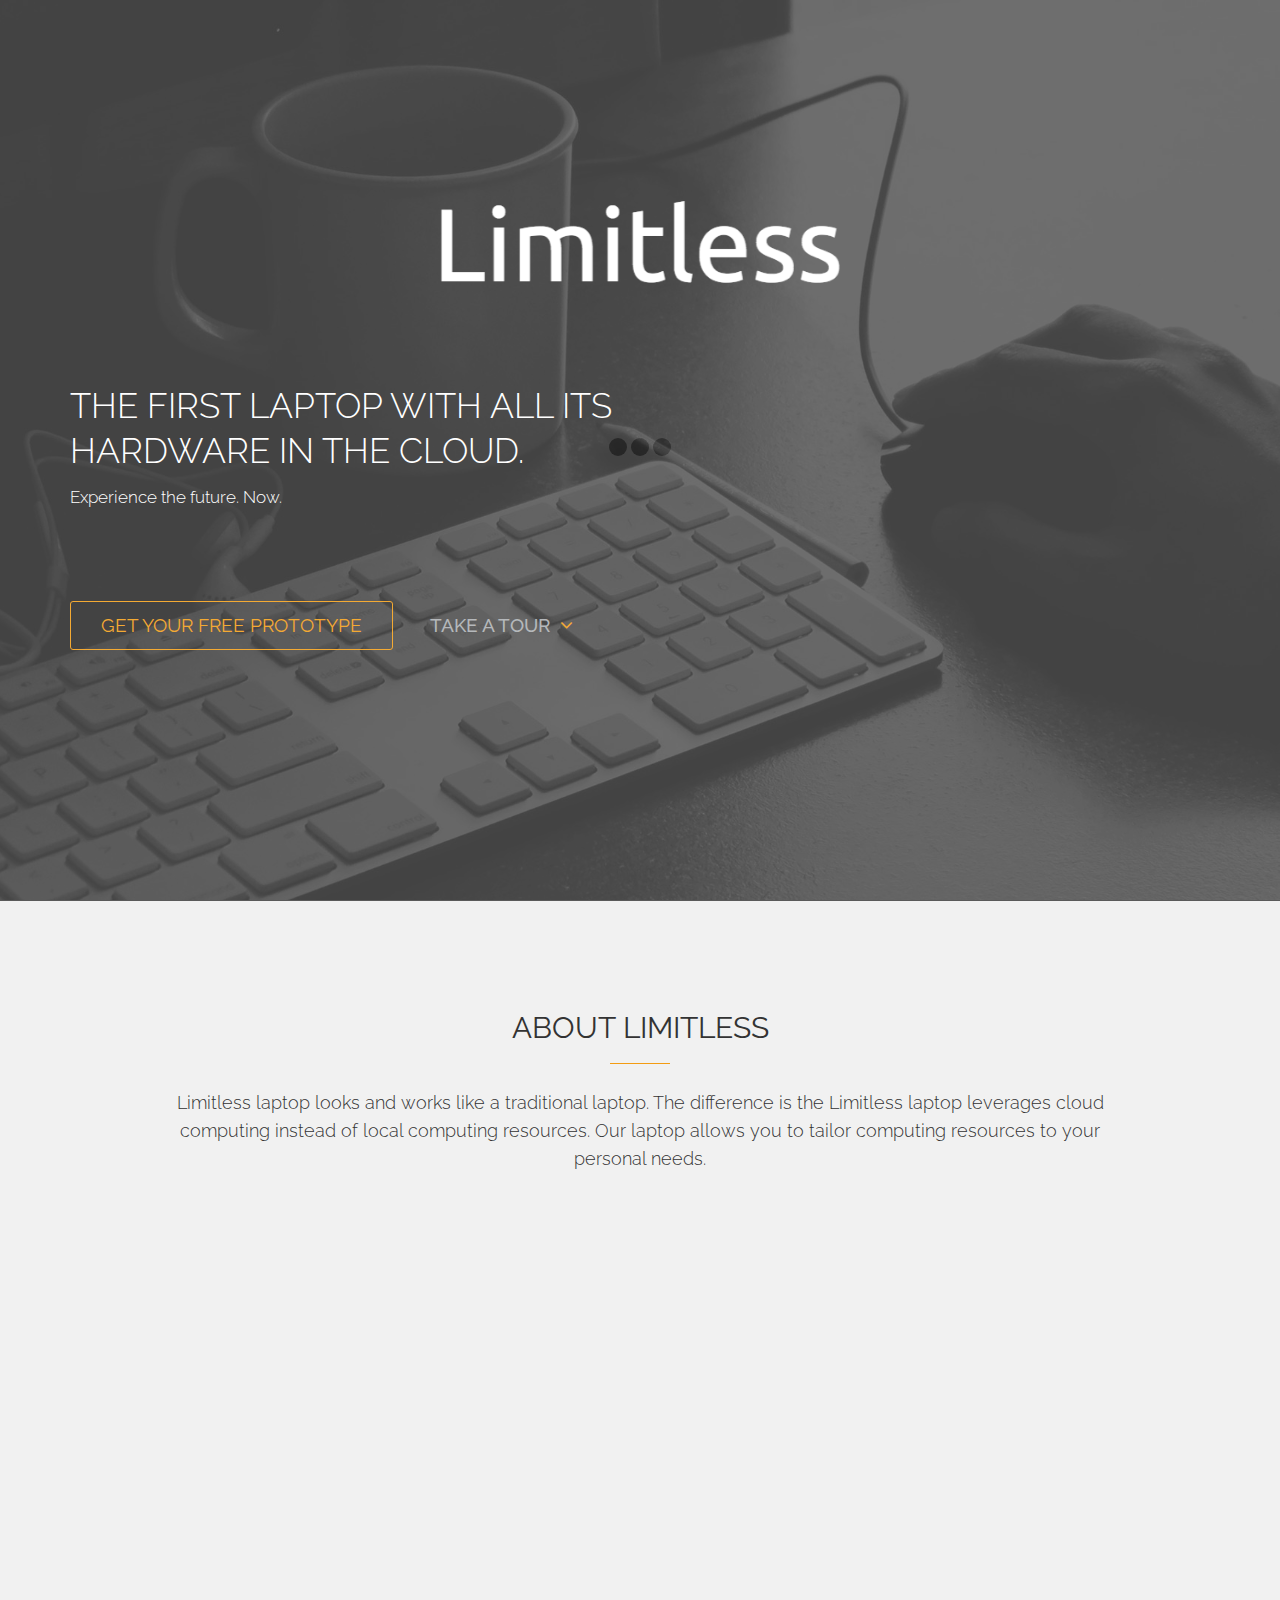
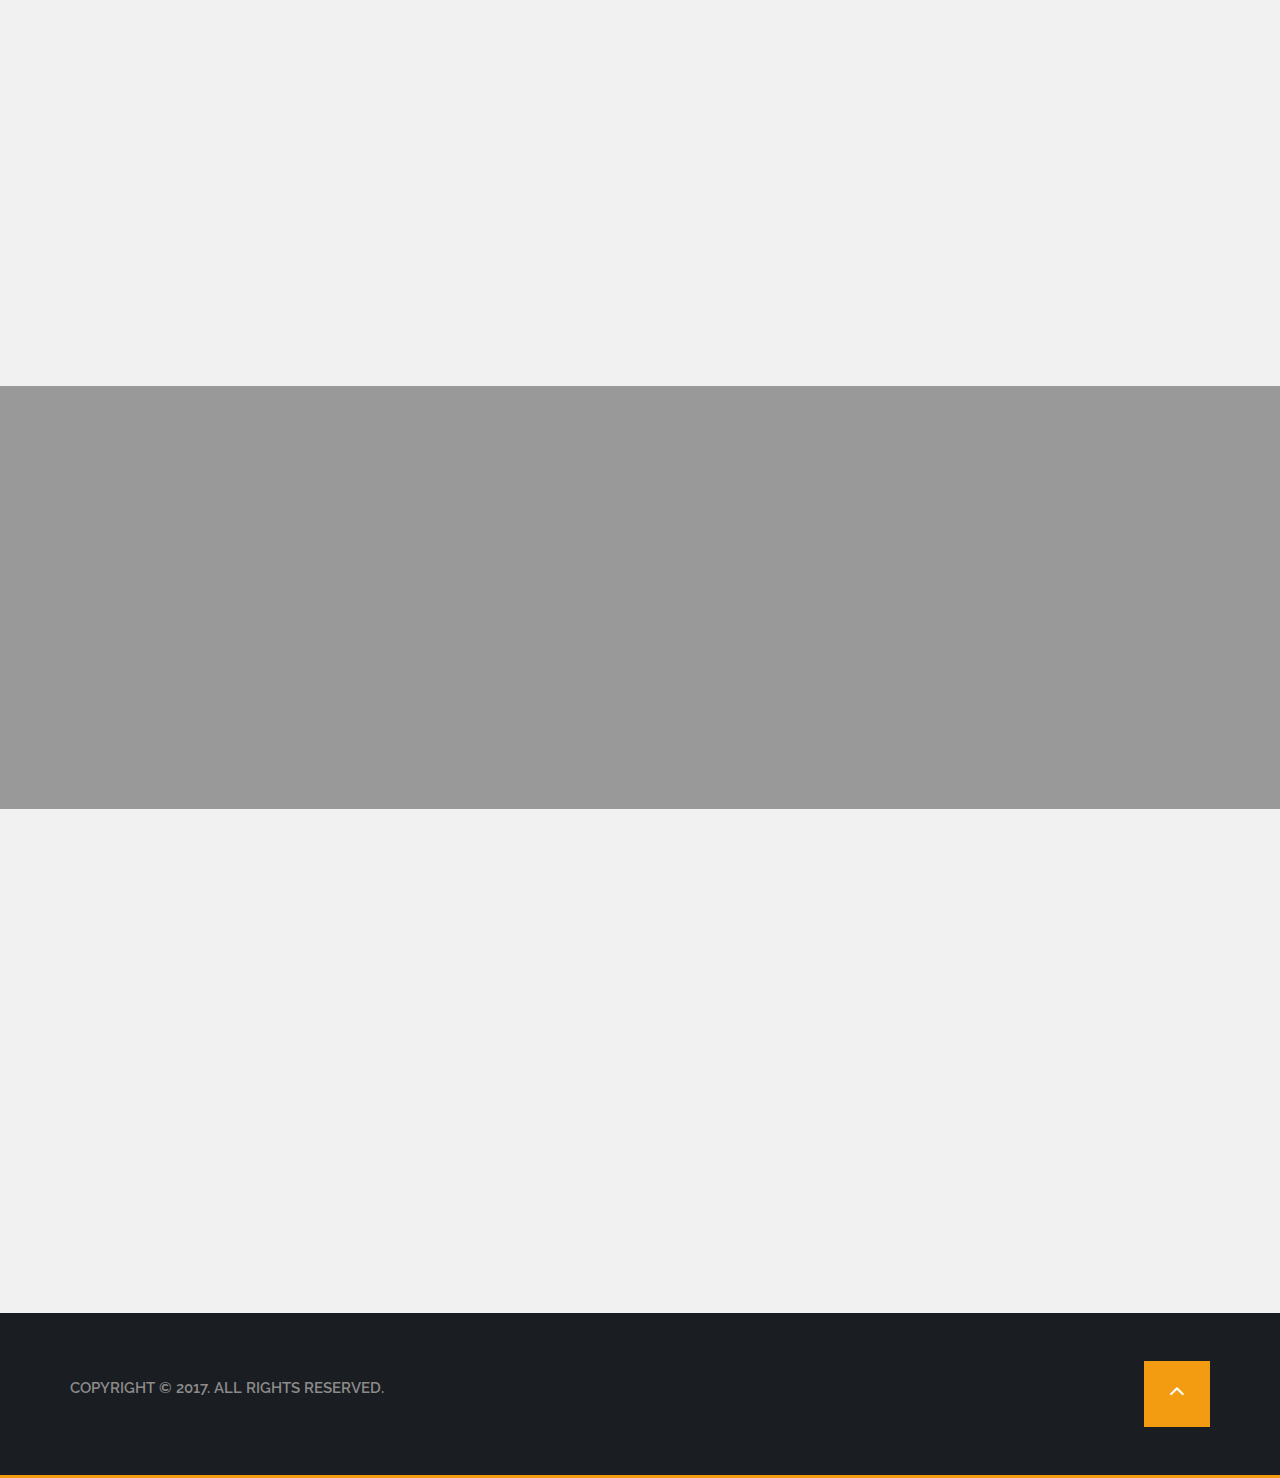
==== commit d3881cfb: "Spell Check and Laptop Images Gone" ====
--- a/index.html
+++ b/index.html
@@ -88,7 +88,7 @@
                             <!-- NAV -->
                             <li><a href="#HOME">HOME</a> </li>
                             <li><a href="#ABOUT">ABOUT </a> </li>
-                            <li><a href="#ALPHA">GET ALPHA</a></li>
+                            <li><a href="#ALPHA">GET PROTOTYPE</a></li>
                             <!-- <li><a href="#TEAM">TEAM</a> </li> -->
                         </ul>
                     </div>
@@ -111,12 +111,12 @@
                     <div class="col-md-8 col-sm-8">
                         <div class="home_text">
                             <!-- TITLE AND DESC -->
-                            <h1>The first laptop with all its hardware in cloud.</h1>
+                            <h1>The first laptop with all its hardware in the Cloud.</h1>
                             <p>Experience the future. Now.</p>
 
                             <div class="download-btn">
                             <!-- BUTTON -->
-                                <a class="btn home-btn wow fadeInLeft" href="#ALPHA">Get your free alpha release</a>
+                                <a class="btn home-btn wow fadeInLeft" href="#ALPHA">Get your free prototype</a>
                                 <a class="tuor btn wow fadeInRight" href="#ABOUT">Take a tour <i class="fa fa-angle-down"></i></a>
                             </div>
                         </div>
@@ -125,7 +125,7 @@
                     <div class="col-md-3 col-sm-4">
                         <div class="home-iphone">
                             <!-- <img src="images/iPhone_Home.png" alt=""> -->
-                            <img src="images/laptop-side-view.png" alt="">
+                            <!-- <img src="images/laptop-side-view.png" alt=""> -->
                         </div>
                     </div>
                 </div>
@@ -150,7 +150,7 @@
                     <!-- ABOUT US SECTION TITLE-->
                     <div class="section_title">
                         <h2>About Limitless</h2>
-                        <p>Limitless laptop looks and works like a traditional laptop. The difference lies in its hardware that ensures that the laptop takes the full advantage of cloud computing. Limitless allows you to use your laptop in the same way as you always did but in a better and more convenient way.</p>
+                        <p>Limitless laptop looks and works like a traditional laptop. The difference is the Limitless laptop leverages cloud computing instead of local computing resources. Our laptop allows you to tailor computing resources to your personal needs.</p>
                     </div>
                 </div>
 
@@ -162,14 +162,14 @@
                     <div class="col-md-6">
                         <div class="about_phone wow fadeInLeft" data-wow-duration="1s" data-wow-delay=".5s">
                         <!-- PHONE -->
-                            <img src="images/laptop-side-view.png" alt="">
+                            <!-- <img src="images/Raspberry_Pi_1A.png" alt=""> -->
                         </div>
                     </div>
                     <div class="col-md-6  wow fadeInRight" data-wow-duration="1s" data-wow-delay=".5s">
                         <!-- TITLE -->
                         <div class="inner_about_title">
                             <h2>Why is Limitless Laptop <br> better?</h2>
-                            <p>Computing in cloud has a lot of advantages over classical hardware. For a long time, it was available only for tech savvy experts but today it arrives to your own laptop.</p>
+                            <p>Computing in cloud has a lot of advantages over classical hardware. For a long time, only tech savvy experts knew how to use cloud computing, but today cloud computing can be used efficiently in your own laptop.</p>
                         </div>
                         <div class="inner_about_desc">
 
@@ -179,7 +179,7 @@
                                 <div><i class="pe-7s-timer"></i></div>
                                 <!-- HEADING DESCRIPTION -->
                                 <h3>Change your laptop's parameters at any time</h3>
-                                <p>Hard drive space, memory speed and processor power can be increased or decreased in the matter of minutes. It allows you to always have what you need and to pay for it only when you need it.</p>
+                                <p>Hard drive space, memory space, and processor power can be increased or decreased in a matter of minutes. This allows you to always have what you need and to pay for resources only when you need them.</p>
                             </div>
                             <!-- END SINGLE DESC -->
 
@@ -190,7 +190,7 @@
                                 <div><i class="pe-7s-target"></i></div>
                                 <!-- HEADING DESCRIPTION -->
                                 <h3>Pay per hour of use</h3>
-                                <p>With Limitless, you only pay for laptop when you use it. Now, whenever you shut the lid, you start saving money.</p>
+                                <p>With Limitless, you only pay for the laptop when you use it. Whenever you shut the lid, you start saving money.</p>
                             </div>
                             <!-- END SINGLE DESC -->
 
@@ -201,7 +201,7 @@
                                 <div><i class="pe-7s-stopwatch"></i></div>
                                 <!-- HEADING DESCRIPTION -->
                                 <h3>Stop buying new devices</h3>
-                                <p>In Limitless you don't need to buy a new device when the current one gets obsolete. Just install the update and enjoy the new hardware!</p>
+                                <p>You don't need to buy a new device to upgrade your hardware. Our services let you access the latest and greatest hardware for a fraction of the price.</p>
                             </div>
                             <!-- END SINGLE DESC -->
 
@@ -267,7 +267,7 @@
                     <!-- Start Contact Section Title-->
                     <div class="section_title">
                         <h2>Get your Limitless Laptop for free</h2>
-                        <p>We will be giving out 100+ Limitless Laptop alpha prototypes. We do it to make sure that everything works well before we introduce the Limitless to the market. If you like the idea of Limitless, send us your name and email address so that we can get in touch with you. Hurry up! We will have only a 100 of them!</p>
+                        <p>We will be giving out 100 Limitless Laptop prototypes. If you like the idea of Limitless, send us your name and email address so that we can get in touch with you. Hurry up! We will have only a 100 of them!</p>
                     </div>
                 </div>
             </div>
@@ -291,7 +291,7 @@
                             <div class="col-md-6">
                                 <input type="text" class="form-control" id="name" placeholder="Name">
                                 <!-- <input type="text" class="form-control" id="subject" placeholder="Subject"> -->
-                                <p><input type="checkbox" id="payAlpha" value=""> &nbsp The number of free alpha prototypes is limited by our budget. If you didn't make it to the 100 of lucky ones, would you be willing to pay $50 to get a highly subsidized alpha prototype?</p>
+                                <p><input type="checkbox" id="payAlpha" value=""> &nbsp Receive updates and news from the Limitless team</p>
                             </div>
                             <div class="col-md-6">
                                 <input type="email" class="form-control" id="email" placeholder="Email">
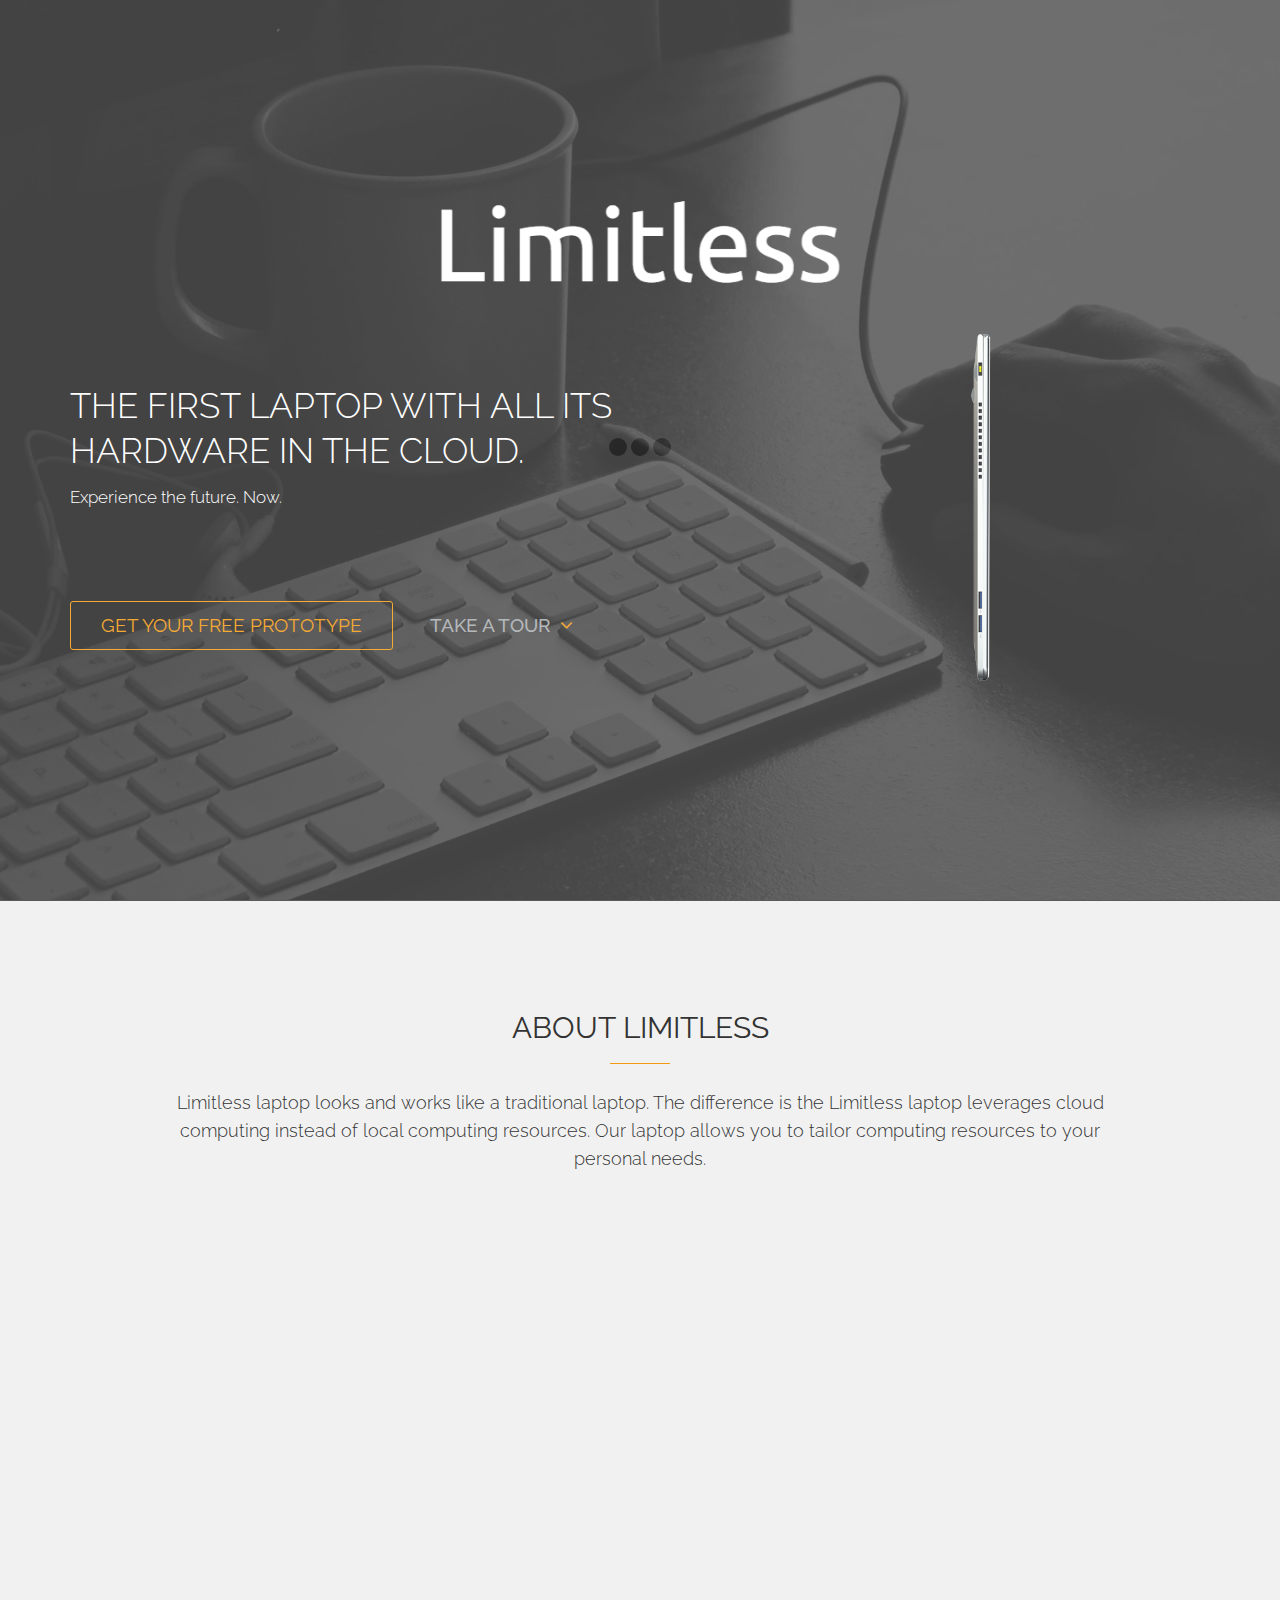
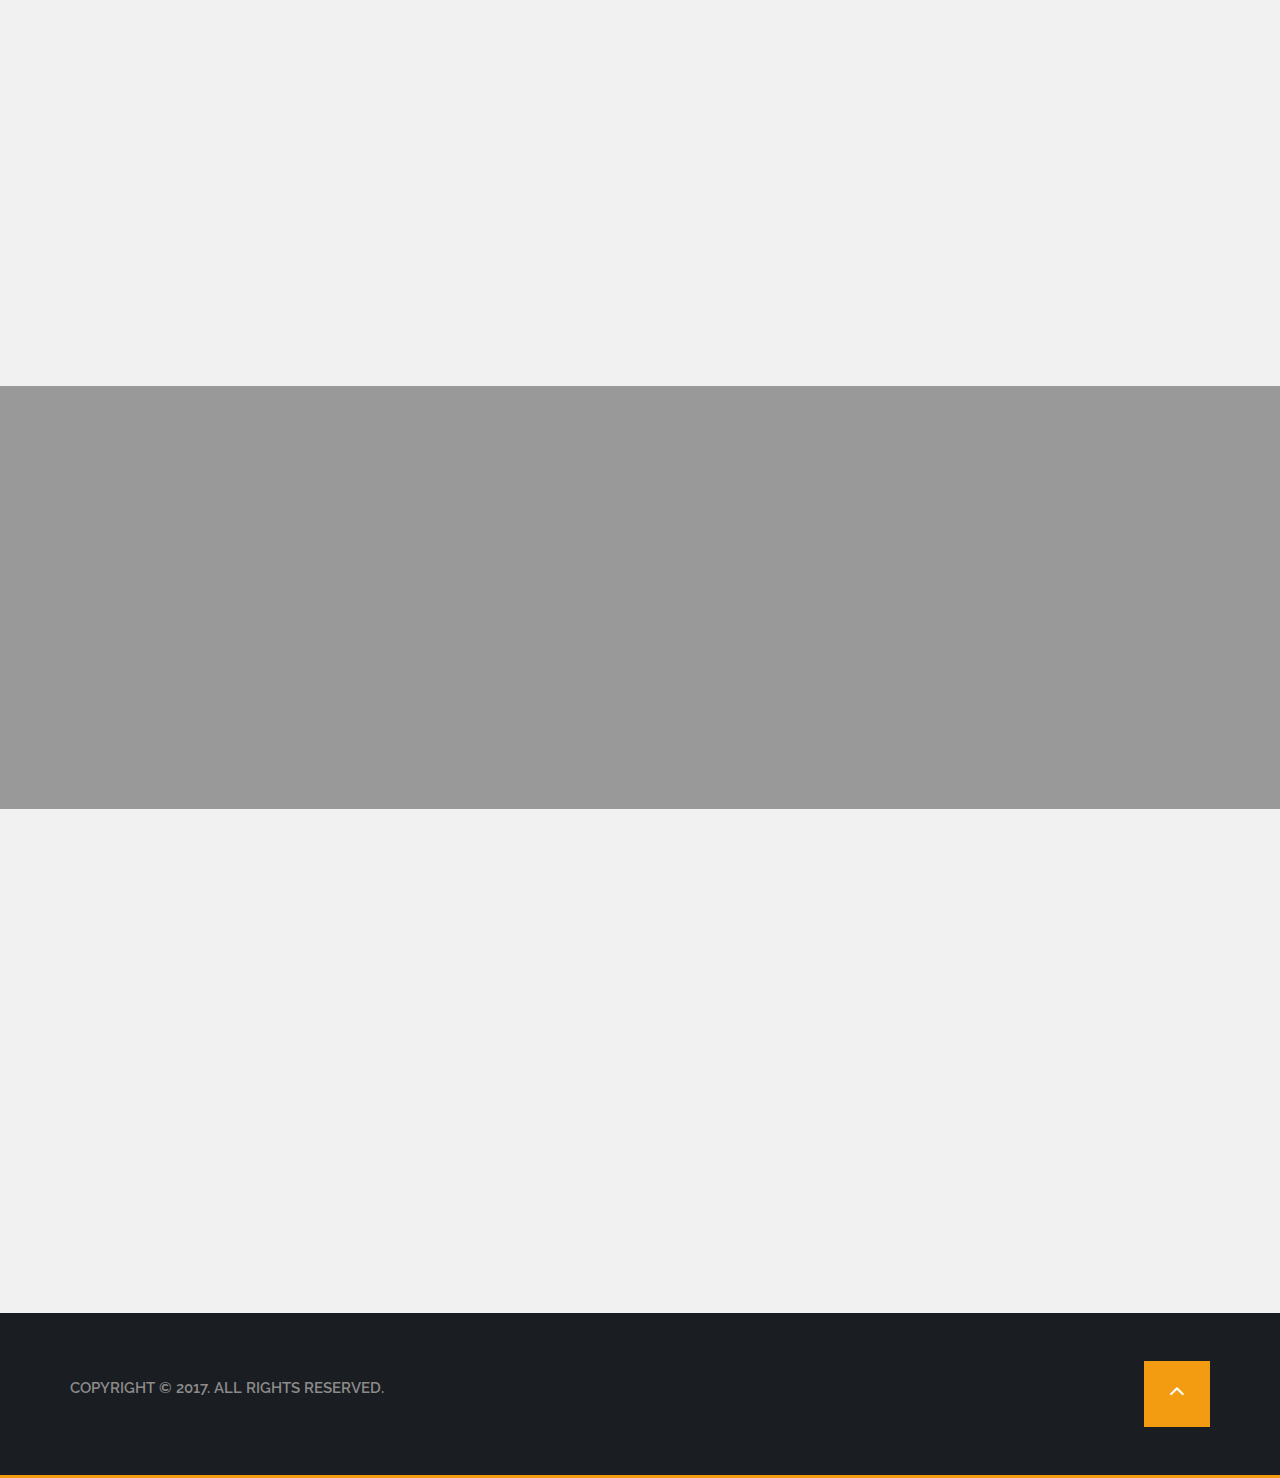
==== commit 1561c910: "Changed code to show pictures" ====
--- a/index.html
+++ b/index.html
@@ -125,7 +125,7 @@
                     <div class="col-md-3 col-sm-4">
                         <div class="home-iphone">
                             <!-- <img src="images/iPhone_Home.png" alt=""> -->
-                            <!-- <img src="images/laptop-side-view.png" alt=""> -->
+                            <img src="images/laptop-side-view.png" alt="">
                         </div>
                     </div>
                 </div>
@@ -162,7 +162,7 @@
                     <div class="col-md-6">
                         <div class="about_phone wow fadeInLeft" data-wow-duration="1s" data-wow-delay=".5s">
                         <!-- PHONE -->
-                            <!-- <img src="images/Raspberry_Pi_1A.png" alt=""> -->
+                            <img src="images/laptop-side-view.png" alt="">
                         </div>
                     </div>
                     <div class="col-md-6  wow fadeInRight" data-wow-duration="1s" data-wow-delay=".5s">
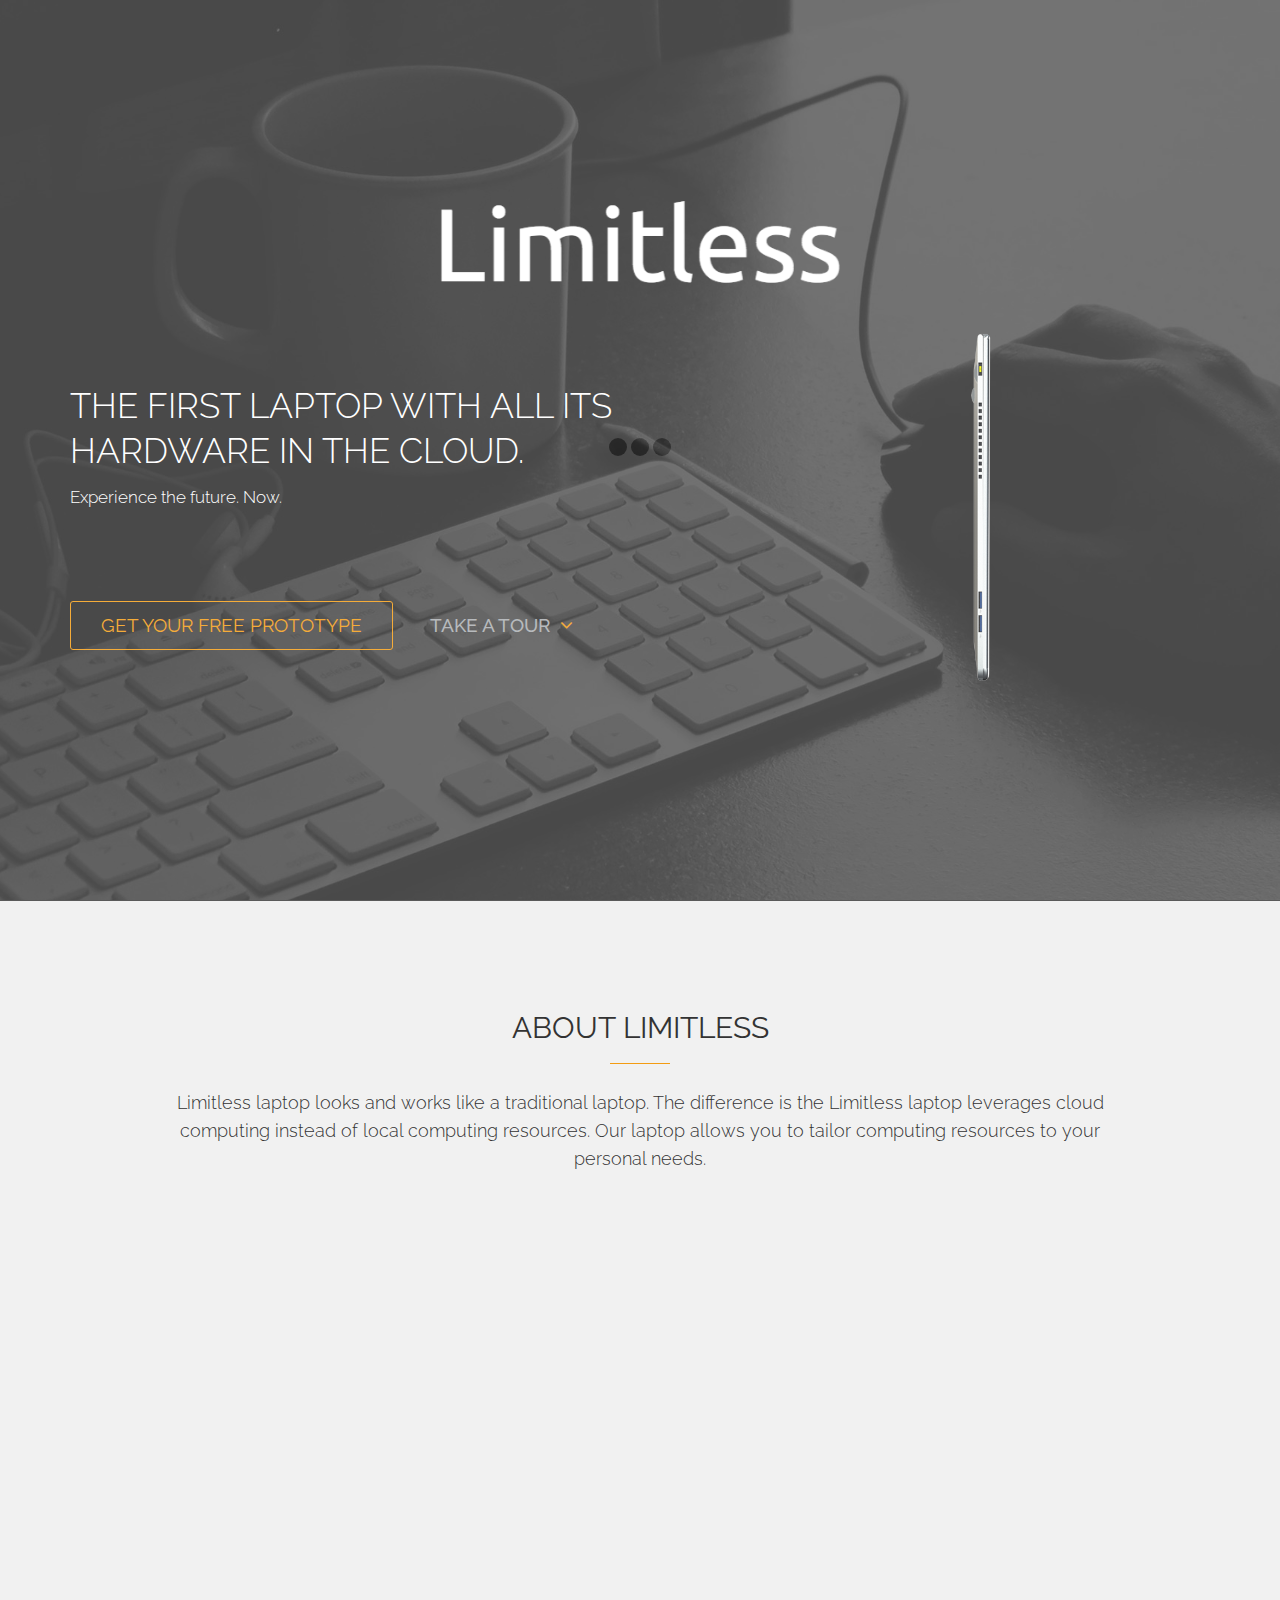
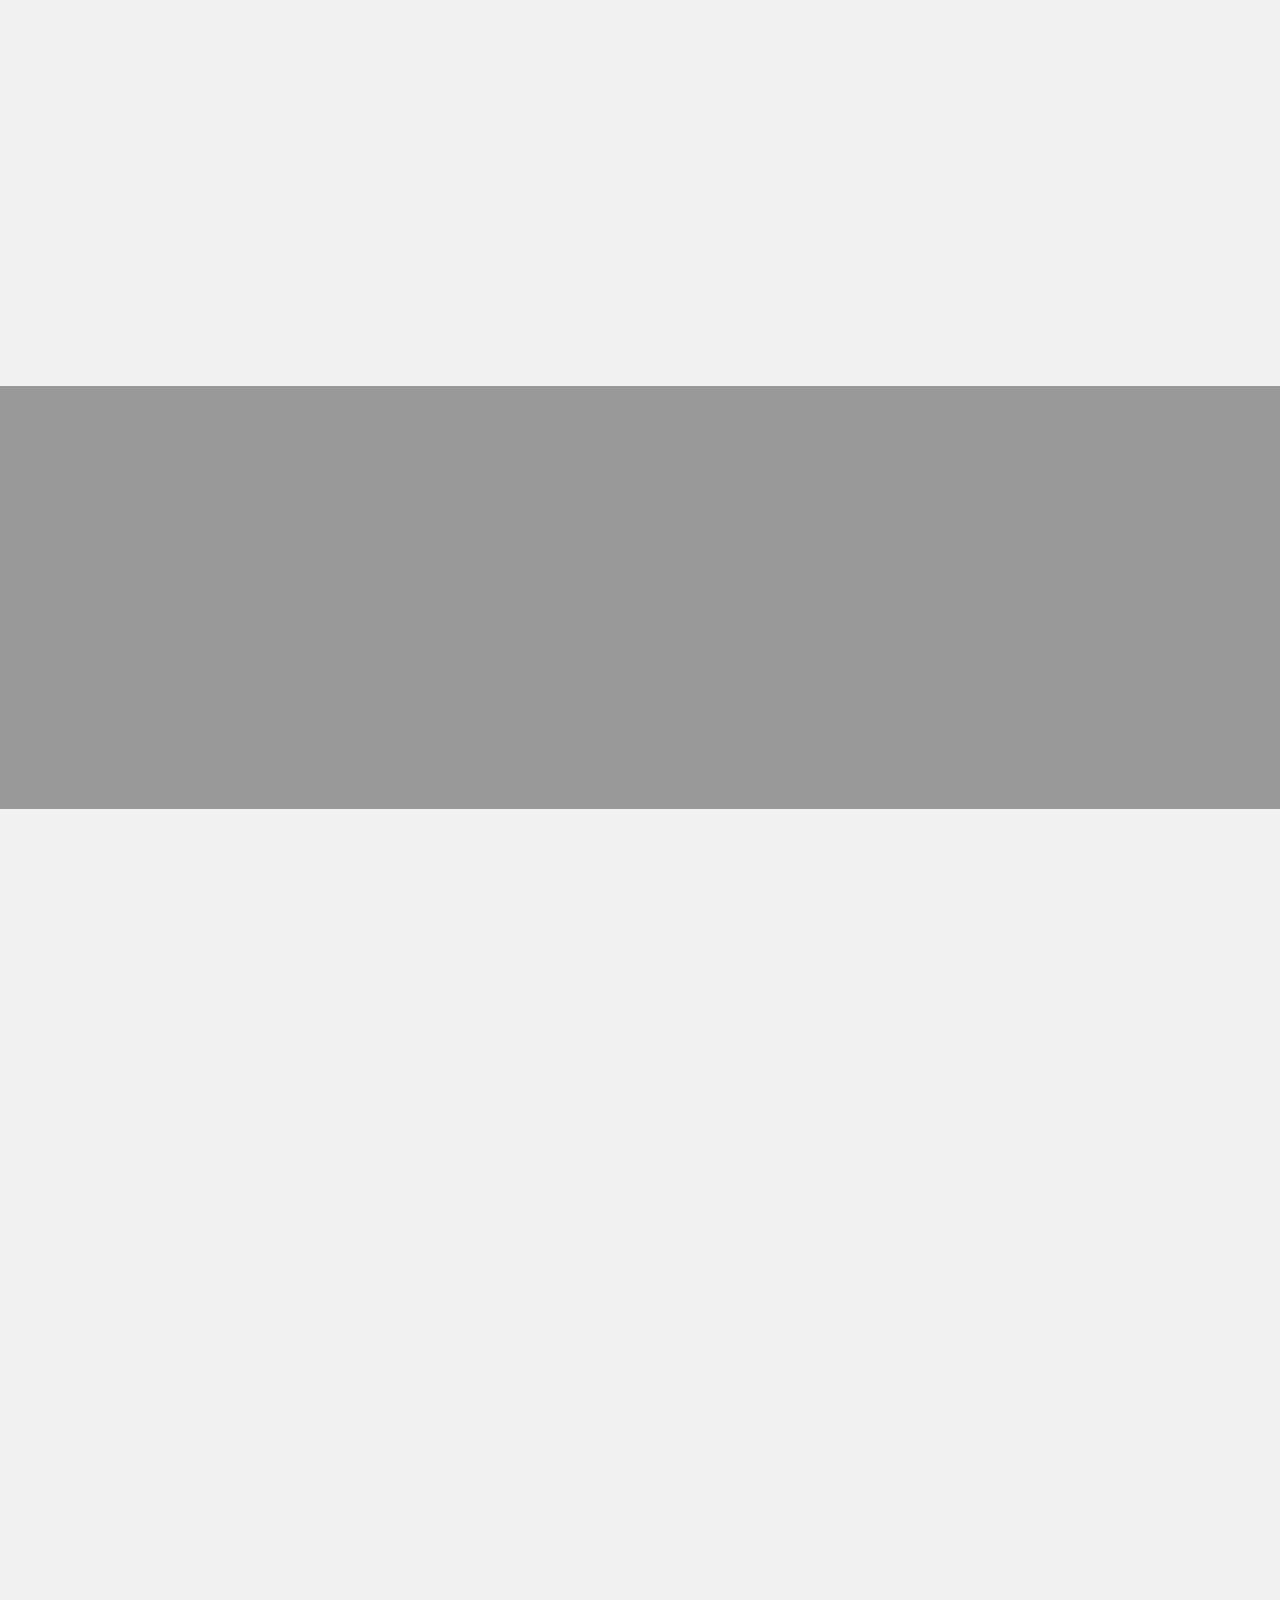
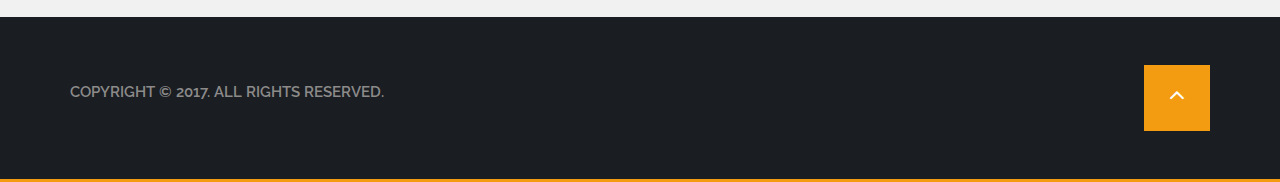
==== commit 5f87d8e6: "Added email" ====
--- a/index.html
+++ b/index.html
@@ -1,10 +1,5 @@
 <!DOCTYPE html>
 <html lang="en">
-<!--
-	Bent by Dcrazed
-	Site: Dcrazed.com 
-	Free for personal and commercial use under GNU GPL 3.0 license.
--->
 
 <head>
     <meta charset="utf-8">
@@ -89,6 +84,7 @@
                             <li><a href="#HOME">HOME</a> </li>
                             <li><a href="#ABOUT">ABOUT </a> </li>
                             <li><a href="#ALPHA">GET PROTOTYPE</a></li>
+                            <li><a href="#CONTACT">CONTACT</a></li>
                             <!-- <li><a href="#TEAM">TEAM</a> </li> -->
                         </ul>
                     </div>
@@ -336,6 +332,22 @@
 
 <!-- END TESTIMONIAL SECTION -->
 
+    <section class="contact page" id="CONTACT">
+        <div class="section_overlay">
+            <div class="container">
+                <div class="col-md-10 col-md-offset-1 wow bounceIn">
+                    <!-- Start Contact Section Title-->
+                    <div class="section_title">
+                        <h2>Contact</h2>
+                        <p>Do you want to know more? Send us an email! <br> <b>info(at)limitlesslaptop.me</b></p>
+                    </div>
+                </div>
+            </div>
+
+            </div>
+        </div>
+    </section>
+
 
 <!-- =========================
      FOOTER 
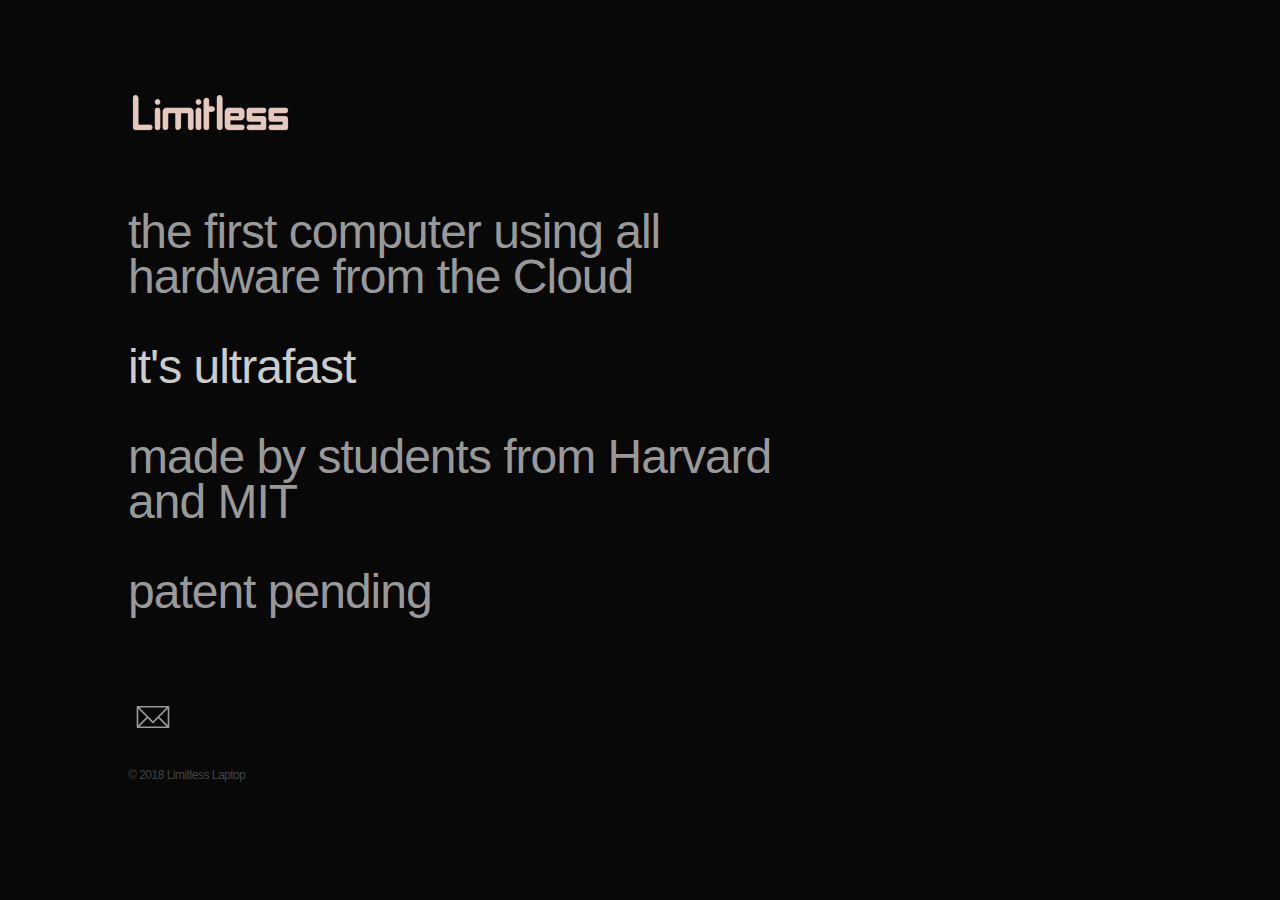
==== commit 1291502c: "Updated design, email and Google Analytics" ====
--- a/index.html
+++ b/index.html
@@ -1,402 +1,98 @@
-<!DOCTYPE html>
-<html lang="en">
-
-<head>
-    <meta charset="utf-8">
-    <meta http-equiv="X-UA-Compatible" content="IE=edge">
-    <meta name="viewport" content="width=device-width, initial-scale=1">
-    <title>Limitless | The Future of Laptops</title>
-    <!-- Google Font -->
-    <link href='https://fonts.googleapis.com/css?family=Raleway:500,600,700,800,900,400,300' rel='stylesheet' type='text/css'>
-
-    <link href='https://fonts.googleapis.com/css?family=Source+Sans+Pro:300,400,600,700,900,300italic,400italic' rel='stylesheet' type='text/css'>
-    <!-- Bootstrap -->
-    <link href="css/bootstrap.min.css" rel="stylesheet">
-
-    <!-- Owl Carousel Assets -->
-    <link href="css/owl.carousel.css" rel="stylesheet">
-    <link href="css/owl.theme.css" rel="stylesheet">
-
-
-    <!-- Pixeden Icon Font -->
-    <link rel="stylesheet" href="css/Pe-icon-7-stroke.css">
-
-    <!-- Font Awesome -->
-    <link href="css/font-awesome.min.css" rel="stylesheet">
-
-
-    <!-- PrettyPhoto -->
-    <link href="css/prettyPhoto.css" rel="stylesheet">
-    
-    <!-- Favicon -->
-    <link rel="shortcut icon" type="image/x-icon" href="favicon.ico" />
-
-    <!-- Style -->
-    <link href="css/style.css" rel="stylesheet">
-
-    <link href="css/animate.css" rel="stylesheet">
-    <!-- Responsive CSS -->
-    <link href="css/responsive.css" rel="stylesheet">
-    <!-- HTML5 Shim and Respond.js IE8 support of HTML5 elements and media queries -->
-    <!-- WARNING: Respond.js doesn't work if you view the page via file:// -->
-    <!--[if lt IE 9]>
-	  <script src="https://oss.maxcdn.com/libs/html5shiv/3.7.0/html5shiv.js"></script>
-	  <script src="https://oss.maxcdn.com/libs/respond.js/1.4.2/respond.min.js"></script>
-	<![endif]-->
-</head>
-
-<body>
-    <!-- PRELOADER -->
-    <div class="spn_hol">
-        <div class="spinner">
-            <div class="bounce1"></div>
-            <div class="bounce2"></div>
-            <div class="bounce3"></div>
-        </div>
-    </div>
-
- <!-- END PRELOADER -->
-
- <!-- =========================
-     START ABOUT US SECTION
-============================== -->
-    <section class="header parallax home-parallax page" id="HOME">
-        <h2></h2>
-        <div class="section_overlay">
-            <nav class="navbar navbar-default navbar-fixed-top" role="navigation">
-                <div class="container">
-                    <!-- Brand and toggle get grouped for better mobile display -->
-                    <div class="navbar-header">
-                        <button type="button" class="navbar-toggle collapsed" data-toggle="collapse" data-target="#bs-example-navbar-collapse-1">
-                            <span class="sr-only">Toggle navigation</span>
-                            <span class="icon-bar"></span>
-                            <span class="icon-bar"></span>
-                            <span class="icon-bar"></span>
-                        </button>
-                        <a class="navbar-brand" href="#">
-                            <img src="images/logo.png" alt="Logo">
-                        </a>
-                    </div>
-                    <!-- Collect the nav links, forms, and other content for toggling -->
-                    <div class="collapse navbar-collapse" id="bs-example-navbar-collapse-1">
-                        <ul class="nav navbar-nav navbar-right">
-                            <!-- NAV -->
-                            <li><a href="#HOME">HOME</a> </li>
-                            <li><a href="#ABOUT">ABOUT </a> </li>
-                            <li><a href="#ALPHA">GET PROTOTYPE</a></li>
-                            <li><a href="#CONTACT">CONTACT</a></li>
-                            <!-- <li><a href="#TEAM">TEAM</a> </li> -->
-                        </ul>
-                    </div>
-                    <!-- /.navbar-collapse -->
-                </div>
-                <!-- /.container- -->
-            </nav>
-
-            <div class="container home-container">
-                <div class="row">
-                    <div class="col-md-12">
-                        <div class="logo text-center">
-                                <!-- LOGO -->
-                            <!-- <img width="125" height="55" src="images/logo.png" alt=""> -->
-                            <img width="400" src="images/logo.png" alt="">
-                        </div>
-                    </div>
-                </div>
-                <div class="row">
-                    <div class="col-md-8 col-sm-8">
-                        <div class="home_text">
-                            <!-- TITLE AND DESC -->
-                            <h1>The first laptop with all its hardware in the Cloud.</h1>
-                            <p>Experience the future. Now.</p>
-
-                            <div class="download-btn">
-                            <!-- BUTTON -->
-                                <a class="btn home-btn wow fadeInLeft" href="#ALPHA">Get your free prototype</a>
-                                <a class="tuor btn wow fadeInRight" href="#ABOUT">Take a tour <i class="fa fa-angle-down"></i></a>
-                            </div>
-                        </div>
-                    </div>
-                    <!-- <div class="col-md-3 col-md-offset-1 col-sm-4"> -->
-                    <div class="col-md-3 col-sm-4">
-                        <div class="home-iphone">
-                            <!-- <img src="images/iPhone_Home.png" alt=""> -->
-                            <img src="images/laptop-side-view.png" alt="">
-                        </div>
-                    </div>
-                </div>
-            </div>
-        </div>
-    </section>
-
-    <!-- END HEADER SECTION -->
-
-
-
-
- <!-- =========================
-     START ABOUT US SECTION
-============================== -->
-
-
-    <section class="about page" id="ABOUT">
-        <div class="container">
-            <div class="row">
-                <div class="col-md-10 col-md-offset-1">
-                    <!-- ABOUT US SECTION TITLE-->
-                    <div class="section_title">
-                        <h2>About Limitless</h2>
-                        <p>Limitless laptop looks and works like a traditional laptop. The difference is the Limitless laptop leverages cloud computing instead of local computing resources. Our laptop allows you to tailor computing resources to your personal needs.</p>
-                    </div>
-                </div>
-
-            </div>
-        </div>
-        <div class="inner_about_area">
-            <div class="container">
-                <div class="row">
-                    <div class="col-md-6">
-                        <div class="about_phone wow fadeInLeft" data-wow-duration="1s" data-wow-delay=".5s">
-                        <!-- PHONE -->
-                            <img src="images/laptop-side-view.png" alt="">
-                        </div>
-                    </div>
-                    <div class="col-md-6  wow fadeInRight" data-wow-duration="1s" data-wow-delay=".5s">
-                        <!-- TITLE -->
-                        <div class="inner_about_title">
-                            <h2>Why is Limitless Laptop <br> better?</h2>
-                            <p>Computing in cloud has a lot of advantages over classical hardware. For a long time, only tech savvy experts knew how to use cloud computing, but today cloud computing can be used efficiently in your own laptop.</p>
-                        </div>
-                        <div class="inner_about_desc">
-
-                            <!-- SINGLE DESC -->
-                            <div class="single_about_area fadeInUp wow" data-wow-duration=".5s" data-wow-delay="1s">
-                                <!-- ICON -->
-                                <div><i class="pe-7s-timer"></i></div>
-                                <!-- HEADING DESCRIPTION -->
-                                <h3>Change your laptop's parameters at any time</h3>
-                                <p>Hard drive space, memory space, and processor power can be increased or decreased in a matter of minutes. This allows you to always have what you need and to pay for resources only when you need them.</p>
-                            </div>
-                            <!-- END SINGLE DESC -->
-
-
-                            <!-- SINGLE DESC -->
-                            <div class="single_about_area fadeInUp wow" data-wow-duration=".5s" data-wow-delay="1.5s">
-                                <!-- ICON -->
-                                <div><i class="pe-7s-target"></i></div>
-                                <!-- HEADING DESCRIPTION -->
-                                <h3>Pay per hour of use</h3>
-                                <p>With Limitless, you only pay for the laptop when you use it. Whenever you shut the lid, you start saving money.</p>
-                            </div>
-                            <!-- END SINGLE DESC -->
-
-
-                            <!-- SINGLE DESC -->
-                            <div class="single_about_area fadeInUp wow" data-wow-duration=".5s" data-wow-delay="2s">
-                                <!-- ICON -->
-                                <div><i class="pe-7s-stopwatch"></i></div>
-                                <!-- HEADING DESCRIPTION -->
-                                <h3>Stop buying new devices</h3>
-                                <p>You don't need to buy a new device to upgrade your hardware. Our services let you access the latest and greatest hardware for a fraction of the price.</p>
-                            </div>
-                            <!-- END SINGLE DESC -->
-
-                        </div>
-                    </div>
-                </div>
-            </div>
-        </div>
-    </section>
-    <!-- End About Us -->
-<!-- =========================
-     Start FUN FACTS
-============================== -->
-
-
-    <section class="fun_facts parallax">
-        <div class="section_overlay">
-            <div class="container wow bounceInLeft" data-wow-duration="1s">
-                <div class="row text-center">
-                    <div class="col-md-3">
-                        <div class="single_fun_facts">
-                            <i class="pe-7s-monitor"></i>
-                            <h2><span  class="counter_num">1</span> <span></span></h2>
-                            <p>Device</p>
-                        </div>
-                    </div>
-                    <div class="col-md-3">
-                        <div class="single_fun_facts">
-                            <i class="pe-7s-cup"></i>
-                            <h2><span  class="counter_num">2</span> <span>minutes</span></h2>
-                            <p>Needed to <br> change hardware</p>
-                        </div>
-                    </div>
-                    <div class="col-md-3">
-                        <div class="single_fun_facts">
-                            <i class="pe-7s-server"></i>
-                            <h2><span  class="counter_num">16</span> <span>TiB</span></h2>
-                            <p>Maximum <br> Hard Drive</p>
-                        </div>
-                    </div>
-                    <div class="col-md-3">
-                        <div class="single_fun_facts">
-                            <i class="pe-7s-gleam"></i>
-                            <h2><span  class="counter_num">88</span> <span>%</span></h2>
-                            <p>Reduced <br> Carbon Emissions</p>
-                        </div>
-                    </div>
-                </div>
-            </div>
-        </div>
-    </section>
-
-    <!-- END FUN FACTS -->
-
-
-<!-- =========================
-     START CONTCT FORM AREA
-============================== -->
-    <section class="contact page" id="ALPHA">
-        <div class="section_overlay">
-            <div class="container">
-                <div class="col-md-10 col-md-offset-1 wow bounceIn">
-                    <!-- Start Contact Section Title-->
-                    <div class="section_title">
-                        <h2>Get your Limitless Laptop for free</h2>
-                        <p>We will be giving out 100 Limitless Laptop prototypes. If you like the idea of Limitless, send us your name and email address so that we can get in touch with you. Hurry up! We will have only a 100 of them!</p>
-                    </div>
-                </div>
-            </div>
-
-            <div class="contact_form wow bounceIn">
-                <div class="container">
-
-                <!-- START ERROR AND SUCCESS MESSAGE -->
-                    <div class="form_error text-center">
-                        <div class="name_error hide error">Please Enter your name</div>
-                        <div class="email_error hide error">Please Enter your Email</div>
-                        <div class="email_val_error hide error">Please Enter a Valid Email Address</div>
-                        <div class="message_error hide error">Please Enter Your Message</div>
-                    </div>
-                    <div class="Sucess"></div>
-                <!-- END ERROR AND SUCCESS MESSAGE -->
-
-                <!-- FORM -->    
-                    <form role="form">
-                        <div class="row">
-                            <div class="col-md-6">
-                                <input type="text" class="form-control" id="name" placeholder="Name">
-                                <!-- <input type="text" class="form-control" id="subject" placeholder="Subject"> -->
-                                <p><input type="checkbox" id="payAlpha" value=""> &nbsp Receive updates and news from the Limitless team</p>
-                            </div>
-                            <div class="col-md-6">
-                                <input type="email" class="form-control" id="email" placeholder="Email">
-                                <button type="button" class="btn btn-default submit-btn form_submit">SUBMIT</button>
-                            </div>
-                        </div>
-                    </form>
-                    <!-- END FORM --> 
-                </div>
-            </div>
-
-
-            <div class="container">
-                <div class="row">
-                <br><br>
-                    <!-- <div class="col-md-12 wow bounceInLeft">
-                        <div class="social_icons">
-                            <ul>
-                                <li><a href=""><i class="fa fa-facebook"></i></a>
-                                </li>
-                                <li><a href=""><i class="fa fa-twitter"></i></a>
-                                </li>
-                                <li><a href=""><i class="fa fa-dribbble"></i></a>
-                                </li>
-                                <li><a href=""><i class="fa fa-behance"></i></a>
-                                </li>
-                                <li><a href=""><i class="fa fa-youtube-play"></i></a>
-                                </li>
-                            </ul>
-                        </div>
-                    </div> -->
-                </div>
-            </div>
-        </div>
-    </section>
-    <!-- END CONTACT -->
-
- <!-- =========================
-     START TESTIMONIAL SECTION
-============================== -->
-
-
-<!-- END TESTIMONIAL SECTION -->
-
-    <section class="contact page" id="CONTACT">
-        <div class="section_overlay">
-            <div class="container">
-                <div class="col-md-10 col-md-offset-1 wow bounceIn">
-                    <!-- Start Contact Section Title-->
-                    <div class="section_title">
-                        <h2>Contact</h2>
-                        <p>Do you want to know more? Send us an email! <br> <b>info(at)limitlesslaptop.me</b></p>
-                    </div>
-                </div>
-            </div>
-
-            </div>
-        </div>
-    </section>
-
-
-<!-- =========================
-     FOOTER 
-============================== -->
-
-    <section class="copyright">
-        <h2></h2>
-        <div class="container">
-            <div class="row">
-                <div class="col-md-6">
-                    <div class="copy_right_text">
-                    <!-- COPYRIGHT TEXT -->
-                        <p>Copyright &copy; 2017. All Rights Reserved.</p>        
-                    </div>
-                     
-                </div>
-
-                <div class="col-md-6">
-                    <div class="scroll_top">
-                        <a href="#HOME"><i class="fa fa-angle-up"></i></a>
-                    </div>
-                </div>
-            </div>
-        </div>
-    </section>
-    <!-- END FOOTER -->
-
-
-<!-- =========================
-     SCRIPTS 
-============================== -->
-
-
-    <script src="js/jquery.min.js"></script>
-    <script src="js/bootstrap.min.js"></script>
-    <script src="js/owl.carousel.js"></script>
-    <script src="js/jquery.fitvids.js"></script>
-    <script src="js/smoothscroll.js"></script>
-    <script src="js/jquery.parallax-1.1.3.js"></script>
-    <script src="js/jquery.prettyPhoto.js"></script>
-    <script src="js/jquery.ajaxchimp.min.js"></script>
-    <script src="js/jquery.ajaxchimp.langs.js"></script>
-    <script src="js/wow.min.js"></script>
-    <script src="js/waypoints.min.js"></script>
-    <script src="js/jquery.counterup.min.js"></script>
-    <script src="js/script.js"></script>
-
-
-
-</body>
-
+<!DOCTYPE html>
+<html lang="en-US">
+
+<head>
+
+	<meta charset="UTF-8" />
+	<meta http-equiv="X-UA-Compatible" content="IE=edge" />
+
+	<!-- SEO -->
+	<title>Me with Self-Hosted Video - HTML Template Demo</title>
+	<meta name="description" content="Limitless Laptop – First laptop fully based in the Cloud" />
+	<meta name="robots" content="index, follow" />
+	<meta name="referrer" content="always" />
+
+	<!-- Social & Open Graph -->
+	<meta property="og:title" content="Limitless Laptop – First laptop fully based in the Cloud" />
+	<meta property="og:description" content="Two students from Harvard and MIT build a laptop fully based in the Cloud." />
+	<meta property="og:image" content="https://demo.onepagelove.com/fullsingle-html/me/images/socialLimitless.png"> <!-- include your hosted image full URL -->
+	<meta property="og:url" content="http://limitlesslaptop.me" />
+	<meta name="twitter:title" content="Limitless Laptop – First laptop fully based in the Cloud" >
+	<meta name="twitter:description" content="Two students from Harvard and MIT build a laptop fully based in the Cloud." />
+	<meta name="twitter:image" content="https://demo.onepagelove.com/fullsingle-html/me/images/socialLimitless.png" /> <!-- include your hosted image full URL -->
+	<meta name="twitter:card" content="summary_large_image" />
+
+	<!-- Favicon -->
+	<link rel="icon" type="image/png" href="images/favicon.ico" sizes="32x32">
+
+	<!-- Styles -->
+	<link rel='stylesheet' href='assets/css/me.css' type='text/css' media='screen' />
+	<meta name="viewport" content="width=device-width,initial-scale=1" />
+
+	<!-- Global site tag (gtag.js) - Google Analytics -->
+	<script async src="https://www.googletagmanager.com/gtag/js?id=UA-114430046-1"></script>
+	<script>
+        window.dataLayer = window.dataLayer || [];
+        function gtag(){dataLayer.push(arguments);}
+        gtag('js', new Date());
+
+        gtag('config', 'UA-114430046-1');
+	</script>
+
+
+</head>
+
+<body id="fullsingle" class="page-template-page-fullsingle-me me-video">
+
+<!-- Self-Hosted Video -->
+<div class="me-video-container">
+	<video class="video" muted autoplay loop src="videos/Undo.mp4"></video>
+</div>
+
+<div class="fs-me">
+
+	<!-- Content Container -->
+	<div class="me-content">
+		
+		<div class="logo">
+			
+			<img src="images/limitlessLogo.png" alt="Logo" />
+
+		</div>
+
+		<div class="bio">
+			
+			<p><br>the first computer using all hardware from the Cloud <br><br>
+				<a href="https://youtu.be/klUPyUzi3Zk" target="_blank">it's ultrafast</a><br><br>
+				made by students from Harvard and MIT <br><br>
+				patent pending<br></p>
+
+		</div>
+
+		<div class="network">
+
+			<ul>
+				
+				<li>
+					<a class="icon-twitter" href="mailto:limitlesslaptop@gmail.com?Subject=Limitless%20website%20follow%20up" target="_top">
+						<svg class="svg-icon" viewBox="0 0 20 20">
+							<path fill="none" d="M17.388,4.751H2.613c-0.213,0-0.389,0.175-0.389,0.389v9.72c0,0.216,0.175,0.389,0.389,0.389h14.775c0.214,0,0.389-0.173,0.389-0.389v-9.72C17.776,4.926,17.602,4.751,17.388,4.751 M16.448,5.53L10,11.984L3.552,5.53H16.448zM3.002,6.081l3.921,3.925l-3.921,3.925V6.081z M3.56,14.471l3.914-3.916l2.253,2.253c0.153,0.153,0.395,0.153,0.548,0l2.253-2.253l3.913,3.916H3.56z M16.999,13.931l-3.921-3.925l3.921-3.925V13.931z">
+						</svg>
+					</a>
+				</li>
+
+			</ul>
+		</div>
+
+		<div class="credit">
+
+			<p>&copy; 2018 <a href="mailto:limitlesslaptop@gmail.com?Subject=Limitless%20website%20follow%20up" target="_top">Limitless Laptop</a></p>
+
+		</div>
+
+	</div>
+
+</div>
+
+</body>
 </html>--- a/assets/css/me.css
+++ b/assets/css/me.css
@@ -0,0 +1,290 @@
+/* -- CSS Reset -- */
+@import url("https://fonts.googleapis.com/css?family=Roboto:400,500");
+html, body, div, span, applet, object, iframe,
+h1, h2, h3, h4, h5, h6, p, blockquote, pre,
+a, abbr, acronym, address, big, cite, code,
+del, dfn, em, img, ins, kbd, q, s, samp,
+small, strike, strong, sub, sup, tt, var,
+b, u, i, center,
+dl, dt, dd, ol, ul, li,
+fieldset, form, label, legend,
+table, caption, tbody, tfoot, thead, tr, th, td,
+article, aside, canvas, details, embed,
+figure, figcaption, footer, header, hgroup,
+menu, nav, output, ruby, section, summary,
+time, mark, audio, video {
+  margin: 0;
+  padding: 0;
+  border: 0;
+  font-size: 100%;
+  font: inherit;
+  vertical-align: baseline; }
+
+article, aside, details, figcaption, figure,
+footer, header, hgroup, menu, nav, section {
+  display: block; }
+
+body {
+  line-height: 1; }
+
+ol, ul {
+  list-style: none; }
+
+blockquote, q {
+  quotes: none; }
+
+blockquote:before, blockquote:after,
+q:before, q:after {
+  content: '';
+  content: none; }
+
+table {
+  border-collapse: collapse;
+  border-spacing: 0; }
+
+* {
+  -webkit-font-smoothing: antialiased;
+  -moz-osx-font-smoothing: grayscale;
+  text-rendering: optimizeLegibility;
+  -moz-font-feature-settings: "liga" on;
+  margin: 0; }
+
+img.alignright {
+  float: right; }
+
+img.alignleft {
+  float: left; }
+
+img.aligncenter {
+  clear: both;
+  display: block;
+  margin-right: auto;
+  margin-left: auto; }
+
+body {
+  background-color: #FFFFFF;
+  border-style: none; }
+
+body,
+p,
+a,
+a:hover {
+  color: #000000; }
+
+a,
+a:hover {
+  text-decoration: none;
+  border: none;
+  border-style: none;
+  box-shadow: none; }
+
+/* -- Content -- */
+@-webkit-keyframes fadein {
+  from {
+    opacity: 0; }
+  to {
+    opacity: 1; } }
+@keyframes fadein {
+  from {
+    opacity: 0; }
+  to {
+    opacity: 1; } }
+
+html {
+  background-color: #141414; }
+
+body.page-template-page-fullsingle-me {
+  height: 100vh;
+  background-color: #141414;
+  font-family: 'Open Sans Condensed', sans-serif;
+  font-weight: 100;
+  font-size: 48px;
+  line-height: 45px;
+  letter-spacing: -0.5px;
+  color: #999999;
+  /*background-image: url("../../images/background.jpg");*/
+  background-position: center center;
+  background-size: cover; }
+  body.page-template-page-fullsingle-me p {
+    margin-bottom: 28px;
+    color: #999999; }
+    @media (max-width: 800px) {
+      body.page-template-page-fullsingle-me p {
+        font-size: 32px;
+        line-height: 40px; } }
+
+.fs-me {
+  padding: 10vh 10vw;
+  overflow: hidden;
+  position: absolute;
+  z-index: 1000; }
+  @media (max-width: 500px) {
+    .fs-me {
+      padding: 5vh 5vw;
+      text-align: center; } }
+  .fs-me .me-content {
+    height: 80vh;
+    display: -webkit-box;
+    display: -ms-flexbox;
+    display: flex;
+    -webkit-box-orient: vertical;
+    -webkit-box-direction: normal;
+        -ms-flex-direction: column;
+            flex-direction: column; }
+    @media (max-width: 500px) {
+      .fs-me .me-content {
+        height: 90vh; } }
+
+.logo {
+  -webkit-box-flex: 1;
+      -ms-flex: 1 1 auto;
+          flex: 1 1 auto;
+  display: -webkit-box;
+  display: -ms-flexbox;
+  display: flex;
+  -webkit-box-orient: vertical;
+  -webkit-box-direction: normal;
+      -ms-flex-direction: column;
+          flex-direction: column;
+  -ms-flex-item-align: left;
+      align-self: left;
+  -webkit-animation: fadein 2s;
+          animation: fadein 2s; }
+  @media (max-width: 500px) {
+    .logo {
+      -ms-flex-item-align: center;
+          -ms-grid-row-align: center;
+          align-self: center; } }
+  .logo img {
+    max-width: 165px;
+    height: auto; }
+
+.bio {
+  -webkit-box-flex: 1;
+      -ms-flex: 1 1 auto;
+          flex: 1 1 auto;
+  display: -webkit-box;
+  display: -ms-flexbox;
+  display: flex;
+  -webkit-box-orient: vertical;
+  -webkit-box-direction: normal;
+      -ms-flex-direction: column;
+          flex-direction: column;
+  -webkit-box-pack: center;
+      -ms-flex-pack: center;
+          justify-content: center;
+  -webkit-animation: fadein 4s;
+          animation: fadein 4s;
+  letter-spacing: -1px;
+  max-width: 66%; }
+  @media (max-width: 800px) {
+    .bio {
+      max-width: none; } }
+  .bio a {
+    color: #CCCCCC;
+    transition: 1s; }
+    .bio a:hover {
+      color: #FFFFFF;
+      transition: 0.1s; }
+
+.network {
+  -webkit-box-flex: 1;
+      -ms-flex: 1 1 auto;
+          flex: 1 1 auto;
+  display: -webkit-box;
+  display: -ms-flexbox;
+  display: flex;
+  -webkit-box-orient: vertical;
+  -webkit-box-direction: normal;
+      -ms-flex-direction: column;
+          flex-direction: column;
+  -webkit-animation: fadein 6s;
+          animation: fadein 6s;
+  margin-top: 2%; }
+  .network ul {
+    -webkit-animation: fadein 6s;
+            animation: fadein 6s;
+    margin-top: auto; }
+    .network ul li {
+      display: inline-block;
+      margin-right: 8px; }
+      .network ul li a {
+        display: inline-block;
+        width: 50px;
+        height: 50px;
+        cursor: pointer; }
+        .network ul li a .svg-icon {
+          padding: 4px;
+          width: 42px;
+          height: 42px;
+          margin: 0;
+          display: block; }
+        .network ul li a .svg-icon path,
+        .network ul li a .svg-icon polygon,
+        .network ul li a .svg-icon rect {
+          fill: #999999;
+          transition: 1s; }
+        .network ul li a .svg-icon circle {
+          stroke: #999999;
+          stroke-width: 1; }
+      .network ul li a:hover .svg-icon path,
+      .network ul li a:hover .svg-icon polygon,
+      .network ul li a:hover .svg-icon rect {
+        fill: #FFFFFF;
+        transition: 0.1s; }
+
+.credit {
+  margin-top: 20px;
+  margin-bottom: 0;
+  -webkit-animation: fadein 8s;
+          animation: fadein 8s; }
+  .credit p {
+    font-size: 12px;
+    line-height: 14px;
+    font-weight: 400;
+    opacity: 0.4; }
+    .credit p a {
+      color: #999999; }
+
+body.page-template-page-fullsingle-me.me-video {
+  background-image: none; }
+  body.page-template-page-fullsingle-me.me-video .me-video-container {
+    overflow: hidden;
+    position: absolute;
+    z-index: 0;
+    width: 100vw;
+    height: 100vh; }
+  body.page-template-page-fullsingle-me.me-video video.video {
+    -o-object-fit: cover;
+       object-fit: cover;
+    -o-object-position: 50% 50%;
+       object-position: 50% 50%;
+    width: 100%;
+    height: 100%; }
+  body.page-template-page-fullsingle-me.me-video .video-wrap {
+    position: absolute;
+    top: 50%;
+    left: 50%;
+    -webkit-transform: translate(-50%, -50%);
+            transform: translate(-50%, -50%); }
+  body.page-template-page-fullsingle-me.me-video .video-container {
+    position: relative;
+    overflow: hidden;
+    height: 56.25vw;
+    width: 100vw;
+  }
+    @media (max-aspect-ratio: 16 / 9) {
+      body.page-template-page-fullsingle-me.me-video .video-container {
+        height: 100vh;
+        width: 177.7777777778vh; } }
+  body.page-template-page-fullsingle-me.me-video .video-container iframe,
+  body.page-template-page-fullsingle-me.me-video .video-container object,
+  body.page-template-page-fullsingle-me.me-video .video-container embed {
+    position: absolute;
+    top: 0;
+    left: 0;
+    width: 100%;
+    height: 100%; }
+  body.page-template-page-fullsingle-me.me-video .fs-me {
+    background-color: rgba(0, 0, 0, 0.6);
+  }
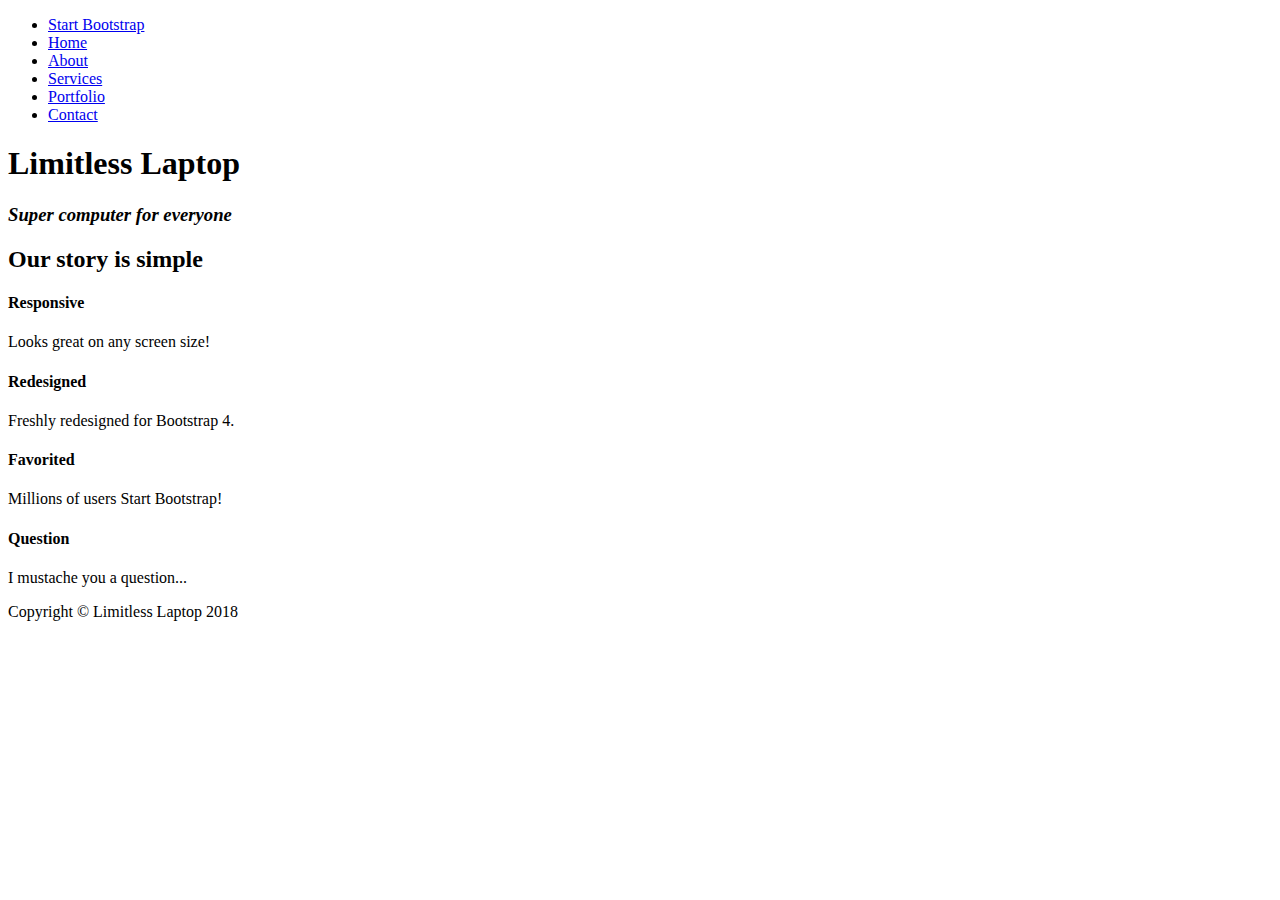
==== commit 6dd8cd2a: "Update Title" ====
--- a/index.html
+++ b/index.html
@@ -1,98 +1,208 @@
 <!DOCTYPE html>
-<html lang="en-US">
-
-<head>
-
-	<meta charset="UTF-8" />
-	<meta http-equiv="X-UA-Compatible" content="IE=edge" />
-
-	<!-- SEO -->
-	<title>Me with Self-Hosted Video - HTML Template Demo</title>
-	<meta name="description" content="Limitless Laptop – First laptop fully based in the Cloud" />
-	<meta name="robots" content="index, follow" />
-	<meta name="referrer" content="always" />
-
-	<!-- Social & Open Graph -->
-	<meta property="og:title" content="Limitless Laptop – First laptop fully based in the Cloud" />
-	<meta property="og:description" content="Two students from Harvard and MIT build a laptop fully based in the Cloud." />
-	<meta property="og:image" content="https://demo.onepagelove.com/fullsingle-html/me/images/socialLimitless.png"> <!-- include your hosted image full URL -->
-	<meta property="og:url" content="http://limitlesslaptop.me" />
-	<meta name="twitter:title" content="Limitless Laptop – First laptop fully based in the Cloud" >
-	<meta name="twitter:description" content="Two students from Harvard and MIT build a laptop fully based in the Cloud." />
-	<meta name="twitter:image" content="https://demo.onepagelove.com/fullsingle-html/me/images/socialLimitless.png" /> <!-- include your hosted image full URL -->
-	<meta name="twitter:card" content="summary_large_image" />
-
-	<!-- Favicon -->
-	<link rel="icon" type="image/png" href="images/favicon.ico" sizes="32x32">
-
-	<!-- Styles -->
-	<link rel='stylesheet' href='assets/css/me.css' type='text/css' media='screen' />
-	<meta name="viewport" content="width=device-width,initial-scale=1" />
-
-	<!-- Global site tag (gtag.js) - Google Analytics -->
-	<script async src="https://www.googletagmanager.com/gtag/js?id=UA-114430046-1"></script>
-	<script>
-        window.dataLayer = window.dataLayer || [];
-        function gtag(){dataLayer.push(arguments);}
-        gtag('js', new Date());
-
-        gtag('config', 'UA-114430046-1');
-	</script>
-
-
-</head>
-
-<body id="fullsingle" class="page-template-page-fullsingle-me me-video">
-
-<!-- Self-Hosted Video -->
-<div class="me-video-container">
-	<video class="video" muted autoplay loop src="videos/Undo.mp4"></video>
-</div>
-
-<div class="fs-me">
-
-	<!-- Content Container -->
-	<div class="me-content">
-		
-		<div class="logo">
-			
-			<img src="images/limitlessLogo.png" alt="Logo" />
-
-		</div>
-
-		<div class="bio">
-			
-			<p><br>the first computer using all hardware from the Cloud <br><br>
-				<a href="https://youtu.be/klUPyUzi3Zk" target="_blank">it's ultrafast</a><br><br>
-				made by students from Harvard and MIT <br><br>
-				patent pending<br></p>
-
-		</div>
-
-		<div class="network">
-
-			<ul>
-				
-				<li>
-					<a class="icon-twitter" href="mailto:limitlesslaptop@gmail.com?Subject=Limitless%20website%20follow%20up" target="_top">
-						<svg class="svg-icon" viewBox="0 0 20 20">
-							<path fill="none" d="M17.388,4.751H2.613c-0.213,0-0.389,0.175-0.389,0.389v9.72c0,0.216,0.175,0.389,0.389,0.389h14.775c0.214,0,0.389-0.173,0.389-0.389v-9.72C17.776,4.926,17.602,4.751,17.388,4.751 M16.448,5.53L10,11.984L3.552,5.53H16.448zM3.002,6.081l3.921,3.925l-3.921,3.925V6.081z M3.56,14.471l3.914-3.916l2.253,2.253c0.153,0.153,0.395,0.153,0.548,0l2.253-2.253l3.913,3.916H3.56z M16.999,13.931l-3.921-3.925l3.921-3.925V13.931z">
-						</svg>
-					</a>
-				</li>
-
-			</ul>
-		</div>
-
-		<div class="credit">
-
-			<p>&copy; 2018 <a href="mailto:limitlesslaptop@gmail.com?Subject=Limitless%20website%20follow%20up" target="_top">Limitless Laptop</a></p>
-
-		</div>
-
-	</div>
-
-</div>
-
-</body>
-</html>+<html lang="en">
+
+  <head>
+
+    <meta charset="utf-8">
+    <meta name="viewport" content="width=device-width, initial-scale=1, shrink-to-fit=no">
+    <meta name="description" content="">
+    <meta name="author" content="">
+
+    <title>Limitless. First laptop in the Cloud.</title>
+
+    <!-- Bootstrap Core CSS -->
+    <link href="vendor/bootstrap/css/bootstrap.min.css" rel="stylesheet">
+
+    <!-- Custom Fonts -->
+    <link href="vendor/font-awesome/css/font-awesome.min.css" rel="stylesheet" type="text/css">
+    <link href="https://fonts.googleapis.com/css?family=Source+Sans+Pro:300,400,700,300italic,400italic,700italic" rel="stylesheet" type="text/css">
+    <link href="vendor/simple-line-icons/css/simple-line-icons.css" rel="stylesheet">
+
+    <!-- Custom CSS -->
+    <link href="css/stylish-portfolio.css" rel="stylesheet">
+    <link href="css/videoBackground.css" rel="stylesheet">
+
+  </head>
+
+  <body id="page-top">
+    <!-- Navigation -->
+    <a class="menu-toggle rounded" href="#">
+      <i class="fa fa-bars"></i>
+    </a>
+    <nav id="sidebar-wrapper">
+      <ul class="sidebar-nav">
+        <li class="sidebar-brand">
+          <a class="js-scroll-trigger" href="#page-top">Start Bootstrap</a>
+        </li>
+        <li class="sidebar-nav-item">
+          <a class="js-scroll-trigger" href="#page-top">Home</a>
+        </li>
+        <li class="sidebar-nav-item">
+          <a class="js-scroll-trigger" href="#about">About</a>
+        </li>
+        <li class="sidebar-nav-item">
+          <a class="js-scroll-trigger" href="#services">Services</a>
+        </li>
+        <li class="sidebar-nav-item">
+          <a class="js-scroll-trigger" href="#portfolio">Portfolio</a>
+        </li>
+        <li class="sidebar-nav-item">
+          <a class="js-scroll-trigger" href="#contact">Contact</a>
+        </li>
+      </ul>
+    </nav>
+
+    <!-- Header -->
+    <header class="masthead d-flex">
+      <!--<div class="filter fillWidth"></div>-->
+
+
+      <div class="container text-center my-auto">
+
+        <h1 class="mb-1">Limitless Laptop</h1>
+        <h3 class="mb-5">
+          <em>Super computer for everyone</em>
+        </h3>
+        <!--<a class="btn btn-primary btn-xl js-scroll-trigger" href="#about">Find Out More</a>-->
+      </div>
+    </header>
+
+
+
+    <!--<header class="masthead d-flex video-container">-->
+      <!--<div class="filter"></div>-->
+      <!--<video autoplay loop class="fillWidth">-->
+        <!--<source src="img/Undo/MP4/Undo.mp4" type="video/mp4" />Your browser does not support the video tag. I suggest you upgrade your browser.-->
+        <!--<source src="img/Undo/WEBM/Undo.webm" type="video/webm" />Your browser does not support the video tag. I suggest you upgrade your browser.-->
+      <!--</video>-->
+
+      <!--<div class="overlay">-->
+        <!--<div class="container text-center my-auto">-->
+          <!--<h1 class="mb-1">Limitless Laptop</h1>-->
+          <!--<h3 class="mb-5">-->
+            <!--<em>Super computer for everyone</em>-->
+          <!--</h3>-->
+
+          <!--&lt;!&ndash;<a class="btn btn-primary btn-xl js-scroll-trigger" href="#about">Find Out More</a>&ndash;&gt;-->
+        <!--</div>-->
+      <!--</div>-->
+    <!--</header>-->
+
+
+    <!--<header class="masthead d-flex">-->
+      <!--<div class="container text-center my-auto">-->
+        <!--<h1 class="mb-1">Limitless Laptop</h1>-->
+        <!--<h3 class="mb-5">-->
+          <!--<em>Super computer for everyone</em>-->
+        <!--</h3>-->
+
+        <!--&lt;!&ndash;<a class="btn btn-primary btn-xl js-scroll-trigger" href="#about">Find Out More</a>&ndash;&gt;-->
+      <!--</div>-->
+
+      <!--<div class="overlay"></div>-->
+    <!--</header>-->
+
+    <!--<div class="homepage-hero-module">-->
+      <!--<div class="video-container">-->
+        <!--<div class="filter"></div>-->
+        <!--<video autoplay loop class="fillWidth">-->
+          <!--<source src="img/Undo/MP4/Undo.mp4" type="video/mp4" />Your browser does not support the video tag. I suggest you upgrade your browser.-->
+          <!--<source src="img/Undo/WEBM/Undo.webm" type="video/webm" />Your browser does not support the video tag. I suggest you upgrade your browser.-->
+        <!--</video>-->
+        <!--&lt;!&ndash;<div class="poster hidden">&ndash;&gt;-->
+          <!--&lt;!&ndash;<img src="img/Undo/Snapshots/Undo.jpg" alt="">&ndash;&gt;-->
+        <!--&lt;!&ndash;</div>&ndash;&gt;-->
+      <!--</div>-->
+    <!--</div>-->
+
+    <!-- Services -->
+    <section class="content-section bg-primary text-white text-center" id="services">
+      <div class="container">
+        <div class="content-section-heading">
+          <h2 class="mb-5">Our story is simple</h2>
+        </div>
+        <div class="row">
+          <div class="col-lg-3 col-md-6 mb-5 mb-lg-0">
+            <span class="service-icon rounded-circle mx-auto mb-3">
+              <i class="icon-screen-smartphone"></i>
+            </span>
+            <h4>
+              <strong>Responsive</strong>
+            </h4>
+            <p class="text-faded mb-0">Looks great on any screen size!</p>
+          </div>
+          <div class="col-lg-3 col-md-6 mb-5 mb-lg-0">
+            <span class="service-icon rounded-circle mx-auto mb-3">
+              <i class="icon-pencil"></i>
+            </span>
+            <h4>
+              <strong>Redesigned</strong>
+            </h4>
+            <p class="text-faded mb-0">Freshly redesigned for Bootstrap 4.</p>
+          </div>
+          <div class="col-lg-3 col-md-6 mb-5 mb-md-0">
+            <span class="service-icon rounded-circle mx-auto mb-3">
+              <i class="icon-like"></i>
+            </span>
+            <h4>
+              <strong>Favorited</strong>
+            </h4>
+            <p class="text-faded mb-0">Millions of users
+              <i class="fa fa-heart"></i>
+              Start Bootstrap!</p>
+          </div>
+          <div class="col-lg-3 col-md-6">
+            <span class="service-icon rounded-circle mx-auto mb-3">
+              <i class="icon-mustache"></i>
+            </span>
+            <h4>
+              <strong>Question</strong>
+            </h4>
+            <p class="text-faded mb-0">I mustache you a question...</p>
+          </div>
+        </div>
+      </div>
+    </section>
+
+    <!-- Callout -->
+    <!--<section class="callout">-->
+      <!--<div class="container text-center">-->
+        <!--<h2 class="mx-auto mb-5">Welcome to-->
+          <!--<em>your</em>-->
+          <!--next website!</h2>-->
+        <!--<a class="btn btn-primary btn-xl" href="https://startbootstrap.com/template-overviews/stylish-portfolio/">Download Now!</a>-->
+      <!--</div>-->
+    <!--</section>-->
+
+
+
+    <!-- Footer -->
+    <footer class="footer text-center">
+      <div class="container">
+
+        <p class="text-muted small mb-0">Copyright &copy; Limitless Laptop 2018</p>
+      </div>
+    </footer>
+
+    <!-- Scroll to Top Button-->
+    <a class="scroll-to-top rounded js-scroll-trigger" href="#page-top">
+      <i class="fa fa-angle-up"></i>
+    </a>
+
+    <!-- Bootstrap core JavaScript -->
+    <!--<script src="vendor/jquery/jquery.min.js"></script>-->
+    <!--<script src="https://ajax.googleapis.com/ajax/libs/jquery/3.3.1/jquery.min.js"></script>-->
+    <script type="text/javascript" src="//ajax.googleapis.com/ajax/libs/jquery/2.0.0/jquery.min.js"></script>
+
+    <script src="vendor/bootstrap/js/bootstrap.bundle.min.js"></script>
+
+    <!-- Plugin JavaScript -->
+    <script src="vendor/jquery-easing/jquery.easing.min.js"></script>
+
+    <!-- Custom scripts for this template -->
+    <script src="js/stylish-portfolio.min.js"></script>
+    <script src="js/videoBackground.js"></script>
+
+  </body>
+
+</html>
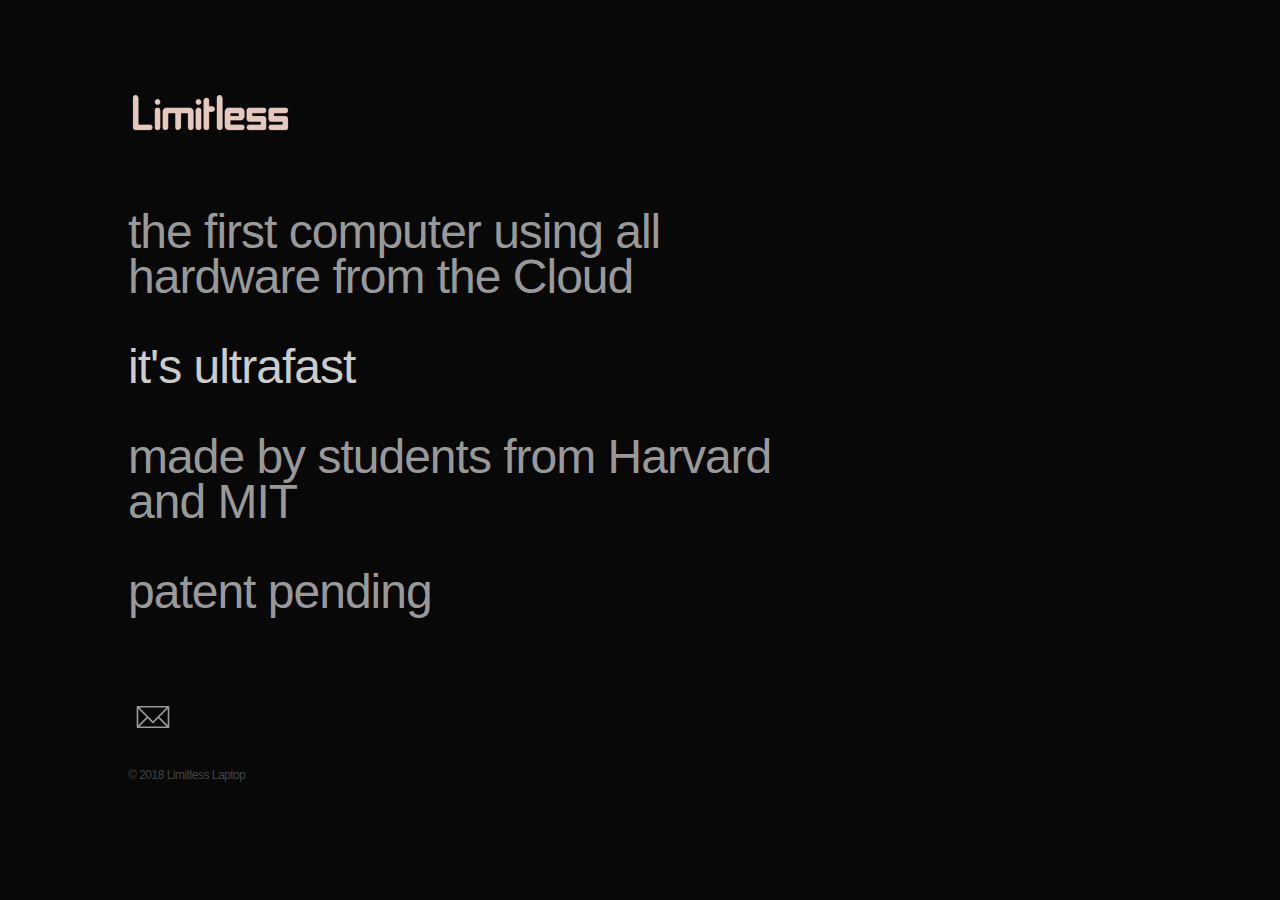
==== commit 4de72e10: "Fixed previous commit which was an error" ====
--- a/index.html
+++ b/index.html
@@ -1,208 +1,98 @@
 <!DOCTYPE html>
-<html lang="en">
+<html lang="en-US">
 
-  <head>
+<head>
 
-    <meta charset="utf-8">
-    <meta name="viewport" content="width=device-width, initial-scale=1, shrink-to-fit=no">
-    <meta name="description" content="">
-    <meta name="author" content="">
+	<meta charset="UTF-8" />
+	<meta http-equiv="X-UA-Compatible" content="IE=edge" />
 
-    <title>Limitless. First laptop in the Cloud.</title>
+	<!-- SEO -->
+	<title>Limitless Laptop – First Cloud Based Laptop</title>
+	<meta name="description" content="Limitless Laptop – First laptop fully based in the Cloud" />
+	<meta name="robots" content="index, follow" />
+	<meta name="referrer" content="always" />
 
-    <!-- Bootstrap Core CSS -->
-    <link href="vendor/bootstrap/css/bootstrap.min.css" rel="stylesheet">
+	<!-- Social & Open Graph -->
+	<meta property="og:title" content="Limitless Laptop – First laptop fully based in the Cloud" />
+	<meta property="og:description" content="Two students from Harvard and MIT build a laptop fully based in the Cloud." />
+	<meta property="og:image" content="https://demo.onepagelove.com/fullsingle-html/me/images/socialLimitless.png"> <!-- include your hosted image full URL -->
+	<meta property="og:url" content="http://limitlesslaptop.me" />
+	<meta name="twitter:title" content="Limitless Laptop – First laptop fully based in the Cloud" >
+	<meta name="twitter:description" content="Two students from Harvard and MIT build a laptop fully based in the Cloud." />
+	<meta name="twitter:image" content="https://demo.onepagelove.com/fullsingle-html/me/images/socialLimitless.png" /> <!-- include your hosted image full URL -->
+	<meta name="twitter:card" content="summary_large_image" />
 
-    <!-- Custom Fonts -->
-    <link href="vendor/font-awesome/css/font-awesome.min.css" rel="stylesheet" type="text/css">
-    <link href="https://fonts.googleapis.com/css?family=Source+Sans+Pro:300,400,700,300italic,400italic,700italic" rel="stylesheet" type="text/css">
-    <link href="vendor/simple-line-icons/css/simple-line-icons.css" rel="stylesheet">
+	<!-- Favicon -->
+	<link rel="icon" type="image/png" href="images/favicon.ico" sizes="32x32">
 
-    <!-- Custom CSS -->
-    <link href="css/stylish-portfolio.css" rel="stylesheet">
-    <link href="css/videoBackground.css" rel="stylesheet">
+	<!-- Styles -->
+	<link rel='stylesheet' href='assets/css/me.css' type='text/css' media='screen' />
+	<meta name="viewport" content="width=device-width,initial-scale=1" />
 
-  </head>
+	<!-- Global site tag (gtag.js) - Google Analytics -->
+	<script async src="https://www.googletagmanager.com/gtag/js?id=UA-114430046-1"></script>
+	<script>
+        window.dataLayer = window.dataLayer || [];
+        function gtag(){dataLayer.push(arguments);}
+        gtag('js', new Date());
 
-  <body id="page-top">
-    <!-- Navigation -->
-    <a class="menu-toggle rounded" href="#">
-      <i class="fa fa-bars"></i>
-    </a>
-    <nav id="sidebar-wrapper">
-      <ul class="sidebar-nav">
-        <li class="sidebar-brand">
-          <a class="js-scroll-trigger" href="#page-top">Start Bootstrap</a>
-        </li>
-        <li class="sidebar-nav-item">
-          <a class="js-scroll-trigger" href="#page-top">Home</a>
-        </li>
-        <li class="sidebar-nav-item">
-          <a class="js-scroll-trigger" href="#about">About</a>
-        </li>
-        <li class="sidebar-nav-item">
-          <a class="js-scroll-trigger" href="#services">Services</a>
-        </li>
-        <li class="sidebar-nav-item">
-          <a class="js-scroll-trigger" href="#portfolio">Portfolio</a>
-        </li>
-        <li class="sidebar-nav-item">
-          <a class="js-scroll-trigger" href="#contact">Contact</a>
-        </li>
-      </ul>
-    </nav>
-
-    <!-- Header -->
-    <header class="masthead d-flex">
-      <!--<div class="filter fillWidth"></div>-->
+        gtag('config', 'UA-114430046-1');
+	</script>
 
 
-      <div class="container text-center my-auto">
+</head>
 
-        <h1 class="mb-1">Limitless Laptop</h1>
-        <h3 class="mb-5">
-          <em>Super computer for everyone</em>
-        </h3>
-        <!--<a class="btn btn-primary btn-xl js-scroll-trigger" href="#about">Find Out More</a>-->
-      </div>
-    </header>
+<body id="fullsingle" class="page-template-page-fullsingle-me me-video">
 
+<!-- Self-Hosted Video -->
+<div class="me-video-container">
+	<video class="video" muted autoplay loop src="videos/Undo.mp4"></video>
+</div>
 
+<div class="fs-me">
 
-    <!--<header class="masthead d-flex video-container">-->
-      <!--<div class="filter"></div>-->
-      <!--<video autoplay loop class="fillWidth">-->
-        <!--<source src="img/Undo/MP4/Undo.mp4" type="video/mp4" />Your browser does not support the video tag. I suggest you upgrade your browser.-->
-        <!--<source src="img/Undo/WEBM/Undo.webm" type="video/webm" />Your browser does not support the video tag. I suggest you upgrade your browser.-->
-      <!--</video>-->
+	<!-- Content Container -->
+	<div class="me-content">
+		
+		<div class="logo">
+			
+			<img src="images/limitlessLogo.png" alt="Logo" />
 
-      <!--<div class="overlay">-->
-        <!--<div class="container text-center my-auto">-->
-          <!--<h1 class="mb-1">Limitless Laptop</h1>-->
-          <!--<h3 class="mb-5">-->
-            <!--<em>Super computer for everyone</em>-->
-          <!--</h3>-->
+		</div>
 
-          <!--&lt;!&ndash;<a class="btn btn-primary btn-xl js-scroll-trigger" href="#about">Find Out More</a>&ndash;&gt;-->
-        <!--</div>-->
-      <!--</div>-->
-    <!--</header>-->
+		<div class="bio">
+			
+			<p><br>the first computer using all hardware from the Cloud <br><br>
+				<a href="https://youtu.be/klUPyUzi3Zk" target="_blank">it's ultrafast</a><br><br>
+				made by students from Harvard and MIT <br><br>
+				patent pending<br></p>
 
+		</div>
 
-    <!--<header class="masthead d-flex">-->
-      <!--<div class="container text-center my-auto">-->
-        <!--<h1 class="mb-1">Limitless Laptop</h1>-->
-        <!--<h3 class="mb-5">-->
-          <!--<em>Super computer for everyone</em>-->
-        <!--</h3>-->
+		<div class="network">
 
-        <!--&lt;!&ndash;<a class="btn btn-primary btn-xl js-scroll-trigger" href="#about">Find Out More</a>&ndash;&gt;-->
-      <!--</div>-->
+			<ul>
+				
+				<li>
+					<a class="icon-twitter" href="mailto:limitlesslaptop@gmail.com?Subject=Limitless%20website%20follow%20up" target="_top">
+						<svg class="svg-icon" viewBox="0 0 20 20">
+							<path fill="none" d="M17.388,4.751H2.613c-0.213,0-0.389,0.175-0.389,0.389v9.72c0,0.216,0.175,0.389,0.389,0.389h14.775c0.214,0,0.389-0.173,0.389-0.389v-9.72C17.776,4.926,17.602,4.751,17.388,4.751 M16.448,5.53L10,11.984L3.552,5.53H16.448zM3.002,6.081l3.921,3.925l-3.921,3.925V6.081z M3.56,14.471l3.914-3.916l2.253,2.253c0.153,0.153,0.395,0.153,0.548,0l2.253-2.253l3.913,3.916H3.56z M16.999,13.931l-3.921-3.925l3.921-3.925V13.931z">
+						</svg>
+					</a>
+				</li>
 
-      <!--<div class="overlay"></div>-->
-    <!--</header>-->
+			</ul>
+		</div>
 
-    <!--<div class="homepage-hero-module">-->
-      <!--<div class="video-container">-->
-        <!--<div class="filter"></div>-->
-        <!--<video autoplay loop class="fillWidth">-->
-          <!--<source src="img/Undo/MP4/Undo.mp4" type="video/mp4" />Your browser does not support the video tag. I suggest you upgrade your browser.-->
-          <!--<source src="img/Undo/WEBM/Undo.webm" type="video/webm" />Your browser does not support the video tag. I suggest you upgrade your browser.-->
-        <!--</video>-->
-        <!--&lt;!&ndash;<div class="poster hidden">&ndash;&gt;-->
-          <!--&lt;!&ndash;<img src="img/Undo/Snapshots/Undo.jpg" alt="">&ndash;&gt;-->
-        <!--&lt;!&ndash;</div>&ndash;&gt;-->
-      <!--</div>-->
-    <!--</div>-->
+		<div class="credit">
 
-    <!-- Services -->
-    <section class="content-section bg-primary text-white text-center" id="services">
-      <div class="container">
-        <div class="content-section-heading">
-          <h2 class="mb-5">Our story is simple</h2>
-        </div>
-        <div class="row">
-          <div class="col-lg-3 col-md-6 mb-5 mb-lg-0">
-            <span class="service-icon rounded-circle mx-auto mb-3">
-              <i class="icon-screen-smartphone"></i>
-            </span>
-            <h4>
-              <strong>Responsive</strong>
-            </h4>
-            <p class="text-faded mb-0">Looks great on any screen size!</p>
-          </div>
-          <div class="col-lg-3 col-md-6 mb-5 mb-lg-0">
-            <span class="service-icon rounded-circle mx-auto mb-3">
-              <i class="icon-pencil"></i>
-            </span>
-            <h4>
-              <strong>Redesigned</strong>
-            </h4>
-            <p class="text-faded mb-0">Freshly redesigned for Bootstrap 4.</p>
-          </div>
-          <div class="col-lg-3 col-md-6 mb-5 mb-md-0">
-            <span class="service-icon rounded-circle mx-auto mb-3">
-              <i class="icon-like"></i>
-            </span>
-            <h4>
-              <strong>Favorited</strong>
-            </h4>
-            <p class="text-faded mb-0">Millions of users
-              <i class="fa fa-heart"></i>
-              Start Bootstrap!</p>
-          </div>
-          <div class="col-lg-3 col-md-6">
-            <span class="service-icon rounded-circle mx-auto mb-3">
-              <i class="icon-mustache"></i>
-            </span>
-            <h4>
-              <strong>Question</strong>
-            </h4>
-            <p class="text-faded mb-0">I mustache you a question...</p>
-          </div>
-        </div>
-      </div>
-    </section>
+			<p>&copy; 2018 <a href="mailto:limitlesslaptop@gmail.com?Subject=Limitless%20website%20follow%20up" target="_top">Limitless Laptop</a></p>
 
-    <!-- Callout -->
-    <!--<section class="callout">-->
-      <!--<div class="container text-center">-->
-        <!--<h2 class="mx-auto mb-5">Welcome to-->
-          <!--<em>your</em>-->
-          <!--next website!</h2>-->
-        <!--<a class="btn btn-primary btn-xl" href="https://startbootstrap.com/template-overviews/stylish-portfolio/">Download Now!</a>-->
-      <!--</div>-->
-    <!--</section>-->
+		</div>
 
+	</div>
 
+</div>
 
-    <!-- Footer -->
-    <footer class="footer text-center">
-      <div class="container">
-
-        <p class="text-muted small mb-0">Copyright &copy; Limitless Laptop 2018</p>
-      </div>
-    </footer>
-
-    <!-- Scroll to Top Button-->
-    <a class="scroll-to-top rounded js-scroll-trigger" href="#page-top">
-      <i class="fa fa-angle-up"></i>
-    </a>
-
-    <!-- Bootstrap core JavaScript -->
-    <!--<script src="vendor/jquery/jquery.min.js"></script>-->
-    <!--<script src="https://ajax.googleapis.com/ajax/libs/jquery/3.3.1/jquery.min.js"></script>-->
-    <script type="text/javascript" src="//ajax.googleapis.com/ajax/libs/jquery/2.0.0/jquery.min.js"></script>
-
-    <script src="vendor/bootstrap/js/bootstrap.bundle.min.js"></script>
-
-    <!-- Plugin JavaScript -->
-    <script src="vendor/jquery-easing/jquery.easing.min.js"></script>
-
-    <!-- Custom scripts for this template -->
-    <script src="js/stylish-portfolio.min.js"></script>
-    <script src="js/videoBackground.js"></script>
-
-  </body>
-
-</html>
+</body>
+</html>--- a/assets/css/me.css
+++ b/assets/css/me.css
@@ -0,0 +1,290 @@
+/* -- CSS Reset -- */
+@import url("https://fonts.googleapis.com/css?family=Roboto:400,500");
+html, body, div, span, applet, object, iframe,
+h1, h2, h3, h4, h5, h6, p, blockquote, pre,
+a, abbr, acronym, address, big, cite, code,
+del, dfn, em, img, ins, kbd, q, s, samp,
+small, strike, strong, sub, sup, tt, var,
+b, u, i, center,
+dl, dt, dd, ol, ul, li,
+fieldset, form, label, legend,
+table, caption, tbody, tfoot, thead, tr, th, td,
+article, aside, canvas, details, embed,
+figure, figcaption, footer, header, hgroup,
+menu, nav, output, ruby, section, summary,
+time, mark, audio, video {
+  margin: 0;
+  padding: 0;
+  border: 0;
+  font-size: 100%;
+  font: inherit;
+  vertical-align: baseline; }
+
+article, aside, details, figcaption, figure,
+footer, header, hgroup, menu, nav, section {
+  display: block; }
+
+body {
+  line-height: 1; }
+
+ol, ul {
+  list-style: none; }
+
+blockquote, q {
+  quotes: none; }
+
+blockquote:before, blockquote:after,
+q:before, q:after {
+  content: '';
+  content: none; }
+
+table {
+  border-collapse: collapse;
+  border-spacing: 0; }
+
+* {
+  -webkit-font-smoothing: antialiased;
+  -moz-osx-font-smoothing: grayscale;
+  text-rendering: optimizeLegibility;
+  -moz-font-feature-settings: "liga" on;
+  margin: 0; }
+
+img.alignright {
+  float: right; }
+
+img.alignleft {
+  float: left; }
+
+img.aligncenter {
+  clear: both;
+  display: block;
+  margin-right: auto;
+  margin-left: auto; }
+
+body {
+  background-color: #FFFFFF;
+  border-style: none; }
+
+body,
+p,
+a,
+a:hover {
+  color: #000000; }
+
+a,
+a:hover {
+  text-decoration: none;
+  border: none;
+  border-style: none;
+  box-shadow: none; }
+
+/* -- Content -- */
+@-webkit-keyframes fadein {
+  from {
+    opacity: 0; }
+  to {
+    opacity: 1; } }
+@keyframes fadein {
+  from {
+    opacity: 0; }
+  to {
+    opacity: 1; } }
+
+html {
+  background-color: #141414; }
+
+body.page-template-page-fullsingle-me {
+  height: 100vh;
+  background-color: #141414;
+  font-family: 'Open Sans Condensed', sans-serif;
+  font-weight: 100;
+  font-size: 48px;
+  line-height: 45px;
+  letter-spacing: -0.5px;
+  color: #999999;
+  /*background-image: url("../../images/background.jpg");*/
+  background-position: center center;
+  background-size: cover; }
+  body.page-template-page-fullsingle-me p {
+    margin-bottom: 28px;
+    color: #999999; }
+    @media (max-width: 800px) {
+      body.page-template-page-fullsingle-me p {
+        font-size: 32px;
+        line-height: 40px; } }
+
+.fs-me {
+  padding: 10vh 10vw;
+  overflow: hidden;
+  position: absolute;
+  z-index: 1000; }
+  @media (max-width: 500px) {
+    .fs-me {
+      padding: 5vh 5vw;
+      text-align: center; } }
+  .fs-me .me-content {
+    height: 80vh;
+    display: -webkit-box;
+    display: -ms-flexbox;
+    display: flex;
+    -webkit-box-orient: vertical;
+    -webkit-box-direction: normal;
+        -ms-flex-direction: column;
+            flex-direction: column; }
+    @media (max-width: 500px) {
+      .fs-me .me-content {
+        height: 90vh; } }
+
+.logo {
+  -webkit-box-flex: 1;
+      -ms-flex: 1 1 auto;
+          flex: 1 1 auto;
+  display: -webkit-box;
+  display: -ms-flexbox;
+  display: flex;
+  -webkit-box-orient: vertical;
+  -webkit-box-direction: normal;
+      -ms-flex-direction: column;
+          flex-direction: column;
+  -ms-flex-item-align: left;
+      align-self: left;
+  -webkit-animation: fadein 2s;
+          animation: fadein 2s; }
+  @media (max-width: 500px) {
+    .logo {
+      -ms-flex-item-align: center;
+          -ms-grid-row-align: center;
+          align-self: center; } }
+  .logo img {
+    max-width: 165px;
+    height: auto; }
+
+.bio {
+  -webkit-box-flex: 1;
+      -ms-flex: 1 1 auto;
+          flex: 1 1 auto;
+  display: -webkit-box;
+  display: -ms-flexbox;
+  display: flex;
+  -webkit-box-orient: vertical;
+  -webkit-box-direction: normal;
+      -ms-flex-direction: column;
+          flex-direction: column;
+  -webkit-box-pack: center;
+      -ms-flex-pack: center;
+          justify-content: center;
+  -webkit-animation: fadein 4s;
+          animation: fadein 4s;
+  letter-spacing: -1px;
+  max-width: 66%; }
+  @media (max-width: 800px) {
+    .bio {
+      max-width: none; } }
+  .bio a {
+    color: #CCCCCC;
+    transition: 1s; }
+    .bio a:hover {
+      color: #FFFFFF;
+      transition: 0.1s; }
+
+.network {
+  -webkit-box-flex: 1;
+      -ms-flex: 1 1 auto;
+          flex: 1 1 auto;
+  display: -webkit-box;
+  display: -ms-flexbox;
+  display: flex;
+  -webkit-box-orient: vertical;
+  -webkit-box-direction: normal;
+      -ms-flex-direction: column;
+          flex-direction: column;
+  -webkit-animation: fadein 6s;
+          animation: fadein 6s;
+  margin-top: 2%; }
+  .network ul {
+    -webkit-animation: fadein 6s;
+            animation: fadein 6s;
+    margin-top: auto; }
+    .network ul li {
+      display: inline-block;
+      margin-right: 8px; }
+      .network ul li a {
+        display: inline-block;
+        width: 50px;
+        height: 50px;
+        cursor: pointer; }
+        .network ul li a .svg-icon {
+          padding: 4px;
+          width: 42px;
+          height: 42px;
+          margin: 0;
+          display: block; }
+        .network ul li a .svg-icon path,
+        .network ul li a .svg-icon polygon,
+        .network ul li a .svg-icon rect {
+          fill: #999999;
+          transition: 1s; }
+        .network ul li a .svg-icon circle {
+          stroke: #999999;
+          stroke-width: 1; }
+      .network ul li a:hover .svg-icon path,
+      .network ul li a:hover .svg-icon polygon,
+      .network ul li a:hover .svg-icon rect {
+        fill: #FFFFFF;
+        transition: 0.1s; }
+
+.credit {
+  margin-top: 20px;
+  margin-bottom: 0;
+  -webkit-animation: fadein 8s;
+          animation: fadein 8s; }
+  .credit p {
+    font-size: 12px;
+    line-height: 14px;
+    font-weight: 400;
+    opacity: 0.4; }
+    .credit p a {
+      color: #999999; }
+
+body.page-template-page-fullsingle-me.me-video {
+  background-image: none; }
+  body.page-template-page-fullsingle-me.me-video .me-video-container {
+    overflow: hidden;
+    position: absolute;
+    z-index: 0;
+    width: 100vw;
+    height: 100vh; }
+  body.page-template-page-fullsingle-me.me-video video.video {
+    -o-object-fit: cover;
+       object-fit: cover;
+    -o-object-position: 50% 50%;
+       object-position: 50% 50%;
+    width: 100%;
+    height: 100%; }
+  body.page-template-page-fullsingle-me.me-video .video-wrap {
+    position: absolute;
+    top: 50%;
+    left: 50%;
+    -webkit-transform: translate(-50%, -50%);
+            transform: translate(-50%, -50%); }
+  body.page-template-page-fullsingle-me.me-video .video-container {
+    position: relative;
+    overflow: hidden;
+    height: 56.25vw;
+    width: 100vw;
+  }
+    @media (max-aspect-ratio: 16 / 9) {
+      body.page-template-page-fullsingle-me.me-video .video-container {
+        height: 100vh;
+        width: 177.7777777778vh; } }
+  body.page-template-page-fullsingle-me.me-video .video-container iframe,
+  body.page-template-page-fullsingle-me.me-video .video-container object,
+  body.page-template-page-fullsingle-me.me-video .video-container embed {
+    position: absolute;
+    top: 0;
+    left: 0;
+    width: 100%;
+    height: 100%; }
+  body.page-template-page-fullsingle-me.me-video .fs-me {
+    background-color: rgba(0, 0, 0, 0.6);
+  }
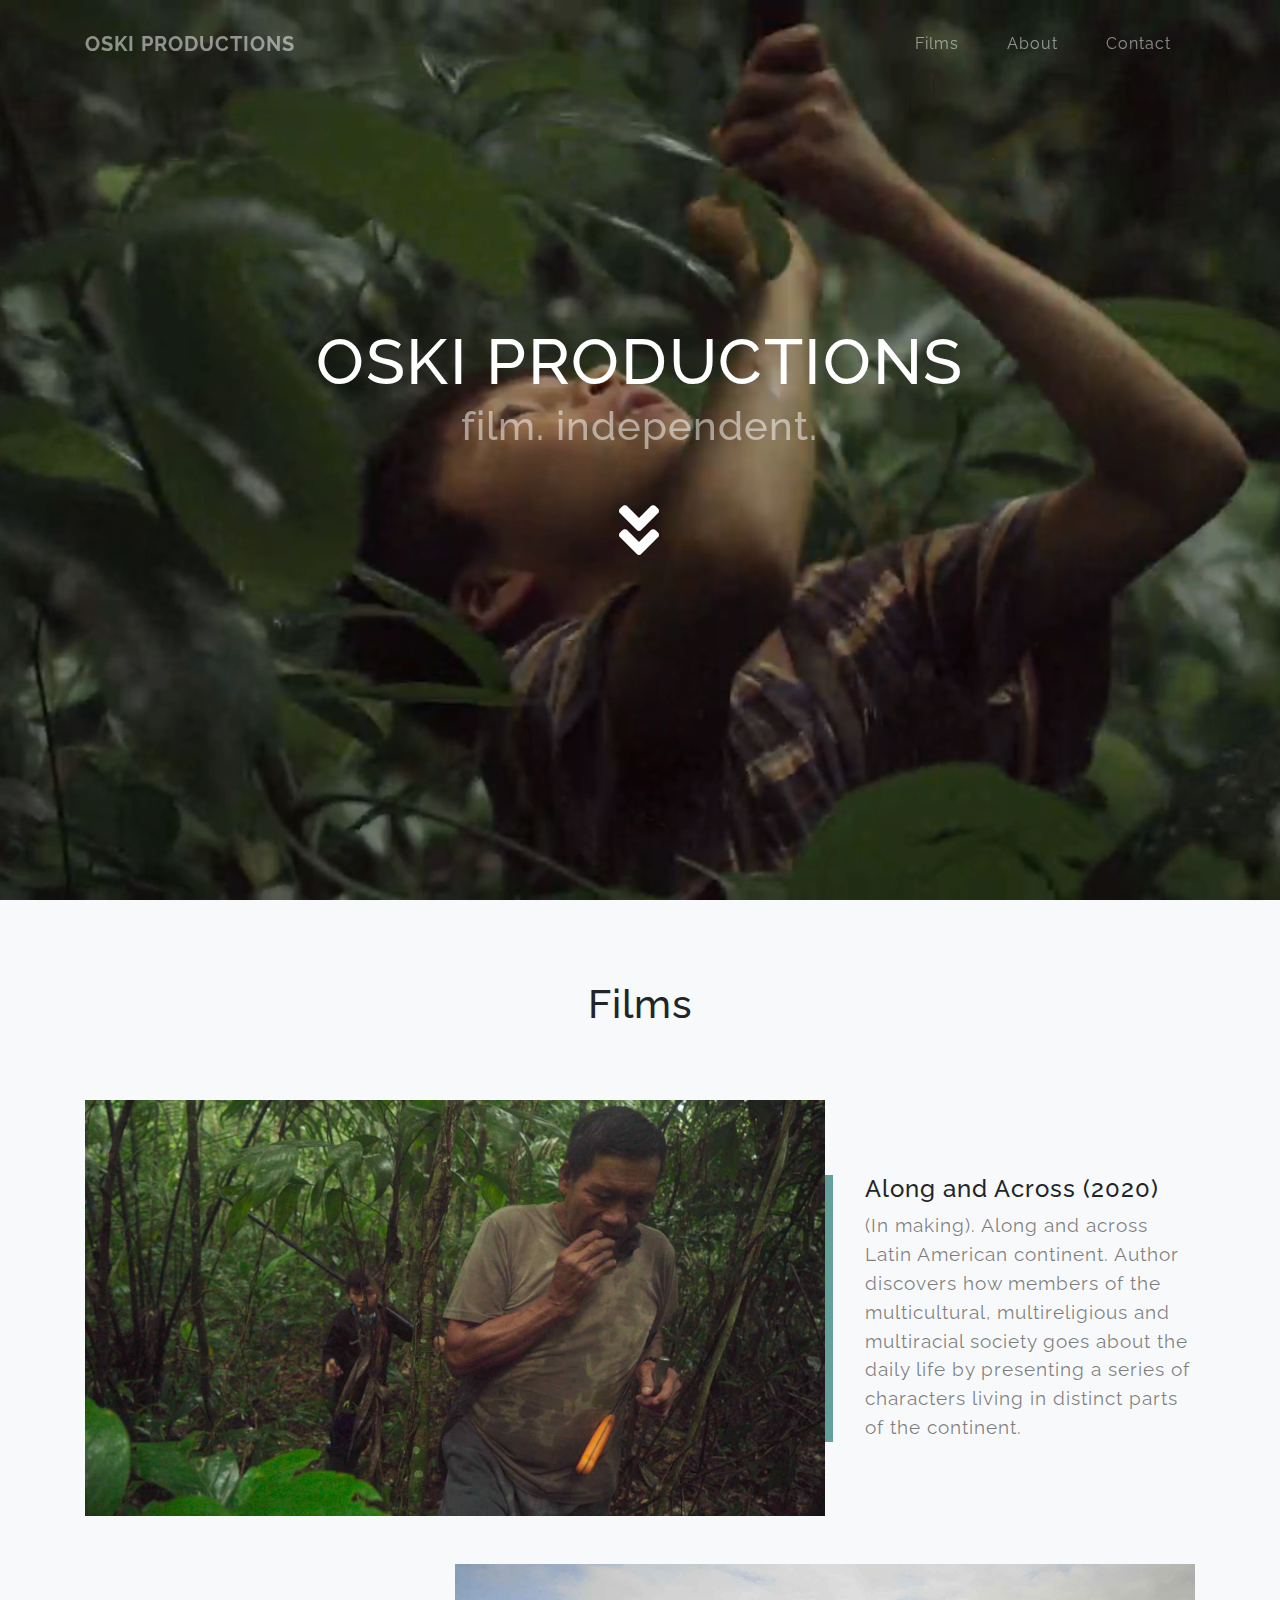
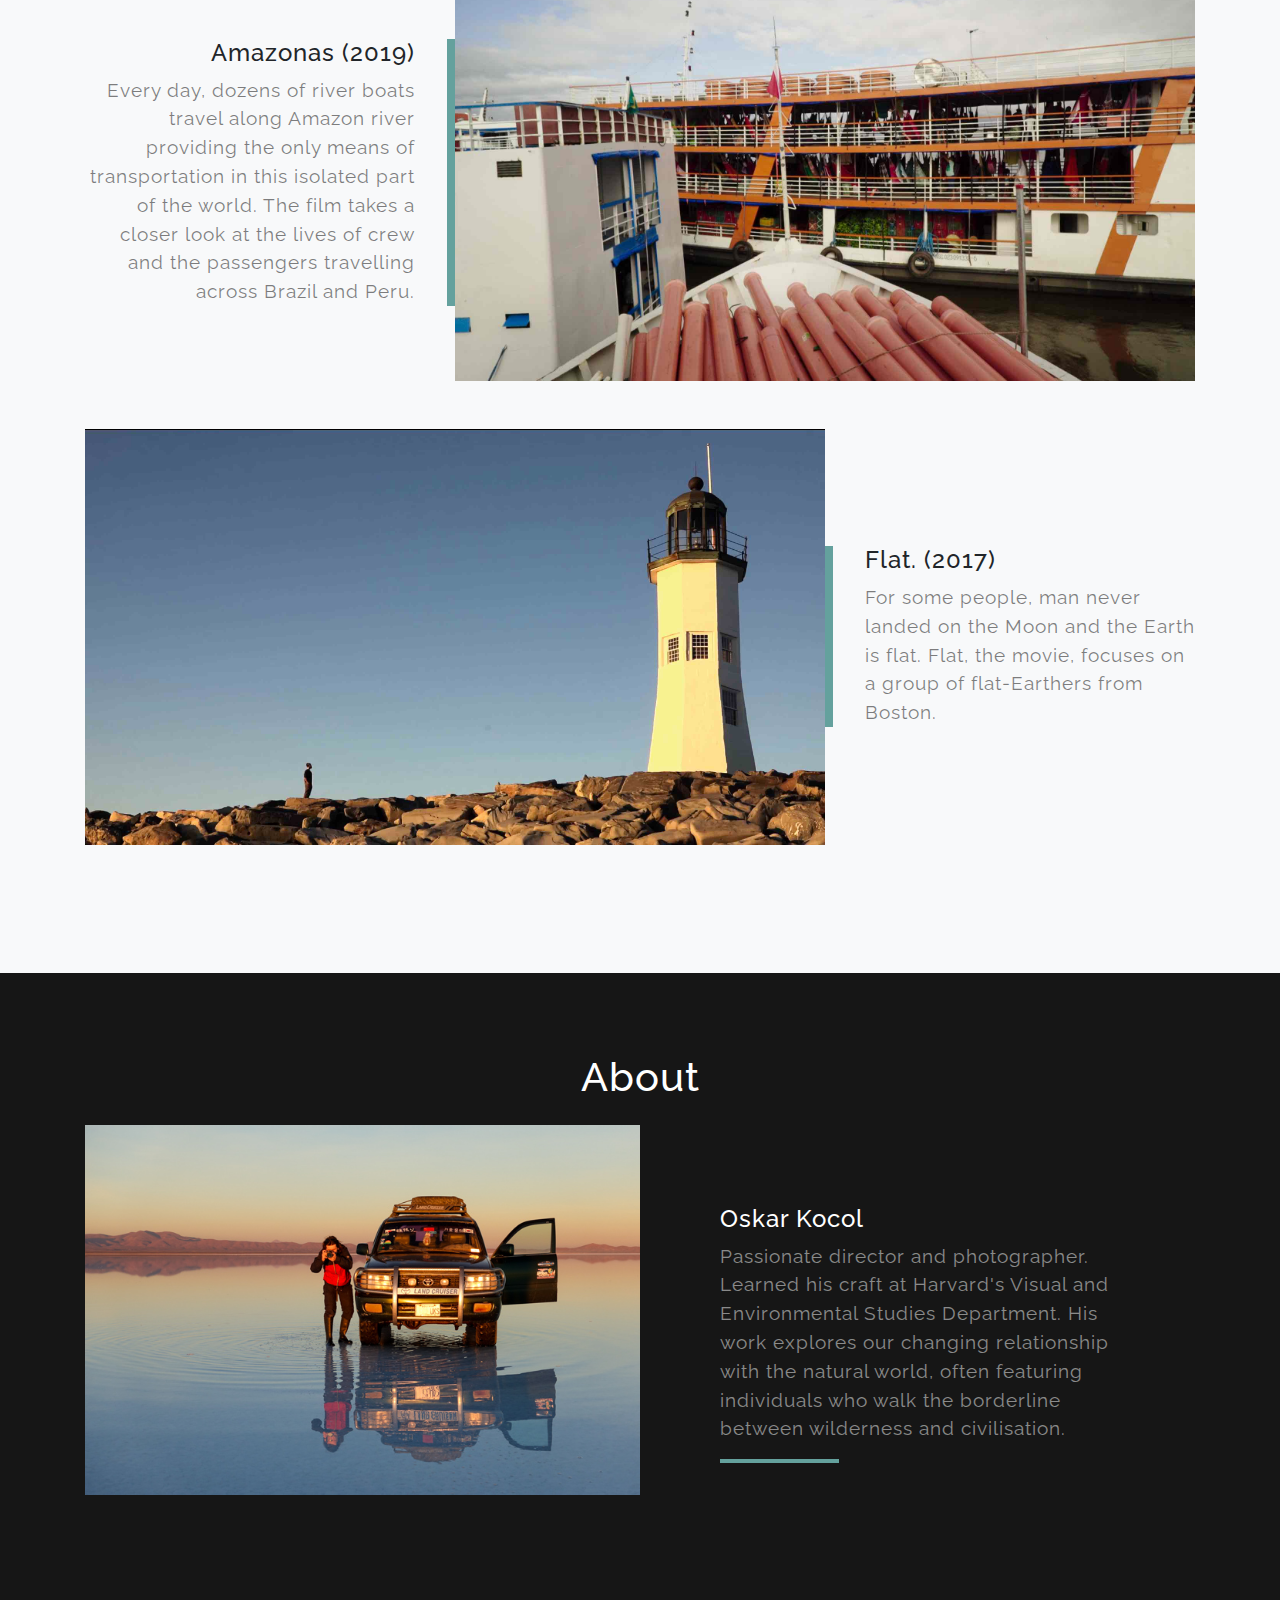
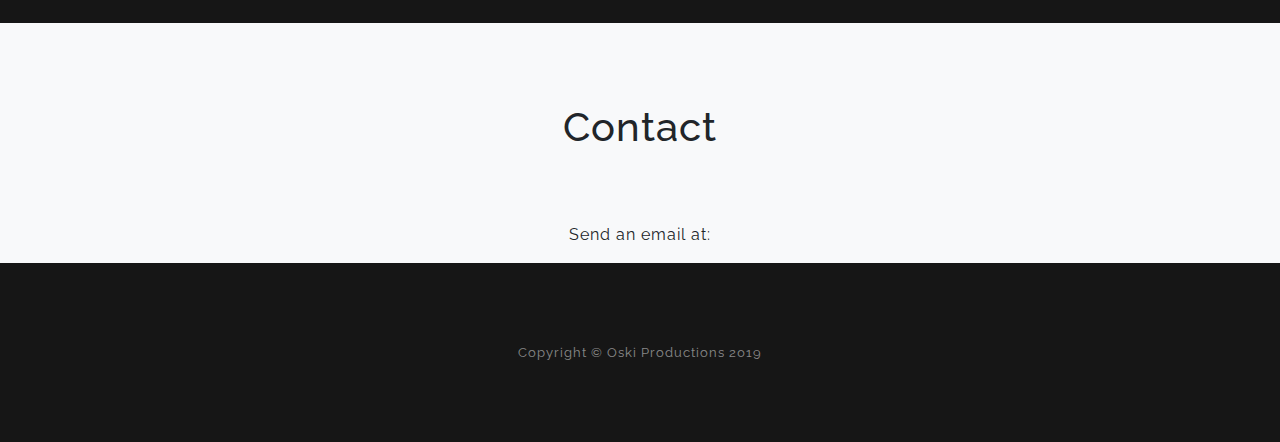
==== commit fee4d140: "First commit from personal website" ====
--- a/index.html
+++ b/index.html
@@ -1,98 +1,219 @@
 <!DOCTYPE html>
-<html lang="en-US">
+<html lang="en">
 
 <head>
 
-	<meta charset="UTF-8" />
-	<meta http-equiv="X-UA-Compatible" content="IE=edge" />
-
-	<!-- SEO -->
-	<title>Limitless Laptop – First Cloud Based Laptop</title>
-	<meta name="description" content="Limitless Laptop – First laptop fully based in the Cloud" />
-	<meta name="robots" content="index, follow" />
-	<meta name="referrer" content="always" />
-
-	<!-- Social & Open Graph -->
-	<meta property="og:title" content="Limitless Laptop – First laptop fully based in the Cloud" />
-	<meta property="og:description" content="Two students from Harvard and MIT build a laptop fully based in the Cloud." />
-	<meta property="og:image" content="https://demo.onepagelove.com/fullsingle-html/me/images/socialLimitless.png"> <!-- include your hosted image full URL -->
-	<meta property="og:url" content="http://limitlesslaptop.me" />
-	<meta name="twitter:title" content="Limitless Laptop – First laptop fully based in the Cloud" >
-	<meta name="twitter:description" content="Two students from Harvard and MIT build a laptop fully based in the Cloud." />
-	<meta name="twitter:image" content="https://demo.onepagelove.com/fullsingle-html/me/images/socialLimitless.png" /> <!-- include your hosted image full URL -->
-	<meta name="twitter:card" content="summary_large_image" />
-
-	<!-- Favicon -->
-	<link rel="icon" type="image/png" href="images/favicon.ico" sizes="32x32">
-
-	<!-- Styles -->
-	<link rel='stylesheet' href='assets/css/me.css' type='text/css' media='screen' />
-	<meta name="viewport" content="width=device-width,initial-scale=1" />
-
-	<!-- Global site tag (gtag.js) - Google Analytics -->
-	<script async src="https://www.googletagmanager.com/gtag/js?id=UA-114430046-1"></script>
-	<script>
-        window.dataLayer = window.dataLayer || [];
-        function gtag(){dataLayer.push(arguments);}
-        gtag('js', new Date());
-
-        gtag('config', 'UA-114430046-1');
-	</script>
-
+  <meta charset="utf-8">
+  <meta name="viewport" content="width=device-width, initial-scale=1, shrink-to-fit=no">
+  <meta name="description" content="">
+  <meta name="author" content="">
+
+  <title>Oski. Productions.</title>
+
+  <!-- Bootstrap core CSS -->
+  <link href="vendor/bootstrap/css/bootstrap.min.css" rel="stylesheet">
+
+  <!-- Custom fonts for this template -->
+  <link href="vendor/fontawesome-free/css/all.min.css" rel="stylesheet">
+  <link href="https://fonts.googleapis.com/css?family=Varela+Round" rel="stylesheet">
+  <link href="https://fonts.googleapis.com/css?family=Nunito:200,200i,300,300i,400,400i,600,600i,700,700i,800,800i,900,900i" rel="stylesheet">
+
+  <!-- Custom styles for this template -->
+  <link href="css/grayscale.css" rel="stylesheet">
+  <link href="https://fonts.googleapis.com/css?family=Raleway:100&display=swap" rel="stylesheet">
 
 </head>
 
-<body id="fullsingle" class="page-template-page-fullsingle-me me-video">
-
-<!-- Self-Hosted Video -->
-<div class="me-video-container">
-	<video class="video" muted autoplay loop src="videos/Undo.mp4"></video>
-</div>
-
-<div class="fs-me">
-
-	<!-- Content Container -->
-	<div class="me-content">
-		
-		<div class="logo">
-			
-			<img src="images/limitlessLogo.png" alt="Logo" />
-
-		</div>
-
-		<div class="bio">
-			
-			<p><br>the first computer using all hardware from the Cloud <br><br>
-				<a href="https://youtu.be/klUPyUzi3Zk" target="_blank">it's ultrafast</a><br><br>
-				made by students from Harvard and MIT <br><br>
-				patent pending<br></p>
-
-		</div>
-
-		<div class="network">
-
-			<ul>
-				
-				<li>
-					<a class="icon-twitter" href="mailto:limitlesslaptop@gmail.com?Subject=Limitless%20website%20follow%20up" target="_top">
-						<svg class="svg-icon" viewBox="0 0 20 20">
-							<path fill="none" d="M17.388,4.751H2.613c-0.213,0-0.389,0.175-0.389,0.389v9.72c0,0.216,0.175,0.389,0.389,0.389h14.775c0.214,0,0.389-0.173,0.389-0.389v-9.72C17.776,4.926,17.602,4.751,17.388,4.751 M16.448,5.53L10,11.984L3.552,5.53H16.448zM3.002,6.081l3.921,3.925l-3.921,3.925V6.081z M3.56,14.471l3.914-3.916l2.253,2.253c0.153,0.153,0.395,0.153,0.548,0l2.253-2.253l3.913,3.916H3.56z M16.999,13.931l-3.921-3.925l3.921-3.925V13.931z">
-						</svg>
-					</a>
-				</li>
-
-			</ul>
-		</div>
-
-		<div class="credit">
-
-			<p>&copy; 2018 <a href="mailto:limitlesslaptop@gmail.com?Subject=Limitless%20website%20follow%20up" target="_top">Limitless Laptop</a></p>
-
-		</div>
-
-	</div>
-
-</div>
+<body id="page-top">
+
+  <!-- Navigation -->
+  <nav class="navbar navbar-expand-lg navbar-light fixed-top" id="mainNav">
+    <div class="container">
+      <a class="navbar-brand js-scroll-trigger" href="#page-top">OSKI PRODUCTIONS</a>
+      <button class="navbar-toggler navbar-toggler-right" type="button" data-toggle="collapse" data-target="#navbarResponsive" aria-controls="navbarResponsive" aria-expanded="false" aria-label="Toggle navigation">
+        Menu
+        <i class="fas fa-bars"></i>
+      </button>
+      <div class="collapse navbar-collapse" id="navbarResponsive">
+        <ul class="navbar-nav ml-auto">
+          <li class="nav-item">
+            <a class="nav-link js-scroll-trigger" href="#films">Films</a>
+          </li>
+          <li class="nav-item">
+            <a class="nav-link js-scroll-trigger" href="#about">About</a>
+          </li>
+          <li class="nav-item">
+            <a class="nav-link js-scroll-trigger" href="#contact">Contact</a>
+          </li>
+        </ul>
+      </div>
+    </div>
+  </nav>
+
+<!--   Header-->
+  <header class="masthead">
+    <div class="overlay"></div>
+    <video playsinline="playsinline" autoplay="autoplay" muted="muted" loop="loop">
+      <source src="img/video1000_720p.mp4" type="video/mp4">
+
+    </video>
+
+
+    <div class="container d-flex h-100 align-items-center">
+      <div class="mx-auto text-center">
+<!--        <h1 class="mx-auto my-0 text-uppercase">Kappa Productions</h1>-->
+        <h1 class="mx-auto my-0">OSKI PRODUCTIONS</h1>
+        <h2 class="text-white-50 mx-auto mt-2 mb-5">film. independent.</h2>
+
+        <a href="#films" class="js-scroll-trigger"><i class="fa fa-angle-double-down fa-4x mb-2 text-white"></i></a>
+      </div>
+    </div>
+  </header>
+
+<!--   Films Section -->
+    <section id="films" class="projects-section bg-light">
+      <div class="container">
+        <h1 class="text-center mb-4">Films<br><br></h1>
+
+<!--        Image on the left-->
+        <div class="row align-items-center no-gutters mb-4 mb-lg-5">
+          <div class="col-xl-8 col-lg-7">
+            <img class="img-fluid mb-3 mb-lg-0" src="img/along_and_across_small.jpg" alt="">
+          </div>
+
+          <div class="col-xl-4 col-lg-5">
+            <div class="featured-text text-center text-lg-left">
+              <h4>Along and Across (2020)</h4>
+              <p class="text-black-50 mb-0">(In making). Along and across Latin American continent. Author discovers how members of the multicultural, multireligious and multiracial society goes about the daily life by presenting a series of characters living in distinct parts of the continent.</p>
+            </div>
+          </div>
+        </div>
+
+<!--        Image on the right.-->
+        <div class="row align-items-center no-gutters mb-4 mb-lg-5">
+          <div class="col-xl-4 col-lg-5">
+            <div class="featured-text-right text-center text-lg-right">
+              <h4>Amazonas (2019)</h4>
+              <p class="text-black-50 mb-0">Every day, dozens of river boats travel along Amazon river providing the only means of transportation in this isolated part of the world. The film takes a closer look at the lives of crew and the passengers travelling across Brazil and Peru.</p>
+            </div>
+          </div>
+          <div class="col-xl-8 col-lg-7">
+            <img class="img-fluid mb-3 mb-lg-0" src="img/amazonas_small.jpg" alt="">
+          </div>
+        </div>
+
+        <!--        Image on the left-->
+        <div class="row align-items-center no-gutters mb-4 mb-lg-5">
+          <div class="col-xl-8 col-lg-7">
+            <img class="img-fluid mb-3 mb-lg-0" src="img/flat_screenshot_small.jpg" alt="">
+          </div>
+
+          <div class="col-xl-4 col-lg-5">
+            <div class="featured-text text-center text-lg-left">
+              <h4>Flat. (2017)</h4>
+              <p class="text-black-50 mb-0">For some people, man never landed on the Moon and the Earth is flat. Flat, the movie, focuses on a group of flat-Earthers from Boston.</p>
+            </div>
+          </div>
+        </div>
+      </div>
+    </section>
+
+
+
+  <!-- About Section -->
+  <section id="about" class="projects-section bg-black">
+    <div class="container">
+      <h1 class="text-center mb-4 text-white">About</h1>
+      <!-- About Picture -->
+      <div class="row justify-content-center no-gutters mb-5 mb-lg-0">
+        <div class="col-lg-6">
+          <img class="img-fluid" src="img/director-small.jpg" alt="">
+        </div>
+        <div class="col-lg-6">
+          <div class="bg-black text-center h-100 project">
+            <div class="d-flex h-100">
+              <div class="project-text w-100 my-auto text-center text-lg-left">
+                <h4 class="text-white">Oskar Kocol</h4>
+                <p class="mb-0 text-white-50">Passionate director and photographer. Learned his craft at Harvard's Visual and Environmental Studies Department. His work explores our changing relationship with the natural world, often featuring individuals who walk the borderline between wilderness and civilisation.</p>
+                <hr class="d-none d-lg-block mb-0 ml-0">
+              </div>
+            </div>
+          </div>
+        </div>
+      </div>
+    </div>
+  </section>
+
+<!--   About Section-->
+<!--  <section id="about" class="about-section text-center">-->
+<!--    <div class="container">-->
+<!--      <div class="row">-->
+<!--        <div class="col-lg-8 mx-auto">-->
+<!--          <h2 class="text-white mb-4">Built with Bootstrap 4</h2>-->
+<!--          <p class="text-white-50">Grayscale is a free Bootstrap theme created by Start Bootstrap. It can be yours right now, simply download the template on-->
+<!--            <a href="http://startbootstrap.com/template-overviews/grayscale/">the preview page</a>. The theme is open source, and you can use it for any purpose, personal or commercial.</p>-->
+<!--        </div>-->
+<!--      </div>-->
+<!--      <img src="img/ipad.png" class="img-fluid" alt="">-->
+<!--    </div>-->
+<!--  </section>-->
+
+  <!-- Contact Section -->
+  <section id="contact" class="contact-section bg-light">
+    <div class="container">
+      <h1 class="text-center mb-4">Contact<br><br></h1>
+
+      <div class="row">
+        <div class="col-lg-12 text-center">
+          <p>Send an email at: </p>
+        </div>
+
+
+<!--        <div class="col-md-4 mb-3 mb-md-0">-->
+<!--          <div class="card py-4 h-100">-->
+<!--            <div class="card-body text-center">-->
+<!--              <i class="fas fa-envelope text-primary mb-2"></i>-->
+<!--              <h4 class="text-uppercase m-0">Email</h4>-->
+<!--              <hr class="my-4">-->
+<!--              <div class="small text-black-50">-->
+<!--                <a href="#">hello@yourdomain.com</a>-->
+<!--              </div>-->
+<!--            </div>-->
+<!--          </div>-->
+<!--        </div>-->
+
+<!--        <div class="col-md-4 mb-3 mb-md-0">-->
+<!--          <div class="card py-4 h-100">-->
+<!--            <div class="card-body text-center">-->
+<!--              <i class="fas fa-mobile-alt text-primary mb-2"></i>-->
+<!--              <h4 class="text-uppercase m-0">Phone</h4>-->
+<!--              <hr class="my-4">-->
+<!--              <div class="small text-black-50">+1 (555) 902-8832</div>-->
+<!--            </div>-->
+<!--          </div>-->
+<!--        </div>-->
+<!--      </div>-->
+
+    </div>
+  </section>
+
+  <!-- Footer -->
+  <footer class="bg-black small text-center text-white-50">
+    <div class="container">
+      Copyright &copy; Oski Productions 2019
+    </div>
+  </footer>
+
+  <!-- Bootstrap core JavaScript -->
+  <script src="vendor/jquery/jquery.min.js"></script>
+  <script src="vendor/bootstrap/js/bootstrap.bundle.min.js"></script>
+
+  <!-- Plugin JavaScript -->
+  <script src="vendor/jquery-easing/jquery.easing.min.js"></script>
+
+  <!-- Custom scripts for this template -->
+  <script src="js/grayscale.min.js"></script>
 
 </body>
-</html>+
+</html>
--- a/vendor/fontawesome-free/css/all.min.css
+++ b/vendor/fontawesome-free/css/all.min.css
@@ -0,0 +1,5 @@
+/*!
+ * Font Awesome Free 5.9.0 by @fontawesome - https://fontawesome.com
+ * License - https://fontawesome.com/license/free (Icons: CC BY 4.0, Fonts: SIL OFL 1.1, Code: MIT License)
+ */
+.fa,.fab,.fal,.far,.fas{-moz-osx-font-smoothing:grayscale;-webkit-font-smoothing:antialiased;display:inline-block;font-style:normal;font-variant:normal;text-rendering:auto;line-height:1}.fa-lg{font-size:1.33333em;line-height:.75em;vertical-align:-.0667em}.fa-xs{font-size:.75em}.fa-sm{font-size:.875em}.fa-1x{font-size:1em}.fa-2x{font-size:2em}.fa-3x{font-size:3em}.fa-4x{font-size:4em}.fa-5x{font-size:5em}.fa-6x{font-size:6em}.fa-7x{font-size:7em}.fa-8x{font-size:8em}.fa-9x{font-size:9em}.fa-10x{font-size:10em}.fa-fw{text-align:center;width:1.25em}.fa-ul{list-style-type:none;margin-left:2.5em;padding-left:0}.fa-ul>li{position:relative}.fa-li{left:-2em;position:absolute;text-align:center;width:2em;line-height:inherit}.fa-border{border:.08em solid #eee;border-radius:.1em;padding:.2em .25em .15em}.fa-pull-left{float:left}.fa-pull-right{float:right}.fa.fa-pull-left,.fab.fa-pull-left,.fal.fa-pull-left,.far.fa-pull-left,.fas.fa-pull-left{margin-right:.3em}.fa.fa-pull-right,.fab.fa-pull-right,.fal.fa-pull-right,.far.fa-pull-right,.fas.fa-pull-right{margin-left:.3em}.fa-spin{animation:fa-spin 2s infinite linear}.fa-pulse{animation:fa-spin 1s infinite steps(8)}@keyframes fa-spin{0%{transform:rotate(0deg)}to{transform:rotate(1turn)}}.fa-rotate-90{-ms-filter:"progid:DXImageTransform.Microsoft.BasicImage(rotation=1)";transform:rotate(90deg)}.fa-rotate-180{-ms-filter:"progid:DXImageTransform.Microsoft.BasicImage(rotation=2)";transform:rotate(180deg)}.fa-rotate-270{-ms-filter:"progid:DXImageTransform.Microsoft.BasicImage(rotation=3)";transform:rotate(270deg)}.fa-flip-horizontal{-ms-filter:"progid:DXImageTransform.Microsoft.BasicImage(rotation=0, mirror=1)";transform:scaleX(-1)}.fa-flip-vertical{transform:scaleY(-1)}.fa-flip-both,.fa-flip-horizontal.fa-flip-vertical,.fa-flip-vertical{-ms-filter:"progid:DXImageTransform.Microsoft.BasicImage(rotation=2, mirror=1)"}.fa-flip-both,.fa-flip-horizontal.fa-flip-vertical{transform:scale(-1)}:root .fa-flip-both,:root .fa-flip-horizontal,:root .fa-flip-vertical,:root .fa-rotate-90,:root .fa-rotate-180,:root .fa-rotate-270{filter:none}.fa-stack{display:inline-block;height:2em;line-height:2em;position:relative;vertical-align:middle;width:2.5em}.fa-stack-1x,.fa-stack-2x{left:0;position:absolute;text-align:center;width:100%}.fa-stack-1x{line-height:inherit}.fa-stack-2x{font-size:2em}.fa-inverse{color:#fff}.fa-500px:before{content:"\f26e"}.fa-accessible-icon:before{content:"\f368"}.fa-accusoft:before{content:"\f369"}.fa-acquisitions-incorporated:before{content:"\f6af"}.fa-ad:before{content:"\f641"}.fa-address-book:before{content:"\f2b9"}.fa-address-card:before{content:"\f2bb"}.fa-adjust:before{content:"\f042"}.fa-adn:before{content:"\f170"}.fa-adobe:before{content:"\f778"}.fa-adversal:before{content:"\f36a"}.fa-affiliatetheme:before{content:"\f36b"}.fa-air-freshener:before{content:"\f5d0"}.fa-airbnb:before{content:"\f834"}.fa-algolia:before{content:"\f36c"}.fa-align-center:before{content:"\f037"}.fa-align-justify:before{content:"\f039"}.fa-align-left:before{content:"\f036"}.fa-align-right:before{content:"\f038"}.fa-alipay:before{content:"\f642"}.fa-allergies:before{content:"\f461"}.fa-amazon:before{content:"\f270"}.fa-amazon-pay:before{content:"\f42c"}.fa-ambulance:before{content:"\f0f9"}.fa-american-sign-language-interpreting:before{content:"\f2a3"}.fa-amilia:before{content:"\f36d"}.fa-anchor:before{content:"\f13d"}.fa-android:before{content:"\f17b"}.fa-angellist:before{content:"\f209"}.fa-angle-double-down:before{content:"\f103"}.fa-angle-double-left:before{content:"\f100"}.fa-angle-double-right:before{content:"\f101"}.fa-angle-double-up:before{content:"\f102"}.fa-angle-down:before{content:"\f107"}.fa-angle-left:before{content:"\f104"}.fa-angle-right:before{content:"\f105"}.fa-angle-up:before{content:"\f106"}.fa-angry:before{content:"\f556"}.fa-angrycreative:before{content:"\f36e"}.fa-angular:before{content:"\f420"}.fa-ankh:before{content:"\f644"}.fa-app-store:before{content:"\f36f"}.fa-app-store-ios:before{content:"\f370"}.fa-apper:before{content:"\f371"}.fa-apple:before{content:"\f179"}.fa-apple-alt:before{content:"\f5d1"}.fa-apple-pay:before{content:"\f415"}.fa-archive:before{content:"\f187"}.fa-archway:before{content:"\f557"}.fa-arrow-alt-circle-down:before{content:"\f358"}.fa-arrow-alt-circle-left:before{content:"\f359"}.fa-arrow-alt-circle-right:before{content:"\f35a"}.fa-arrow-alt-circle-up:before{content:"\f35b"}.fa-arrow-circle-down:before{content:"\f0ab"}.fa-arrow-circle-left:before{content:"\f0a8"}.fa-arrow-circle-right:before{content:"\f0a9"}.fa-arrow-circle-up:before{content:"\f0aa"}.fa-arrow-down:before{content:"\f063"}.fa-arrow-left:before{content:"\f060"}.fa-arrow-right:before{content:"\f061"}.fa-arrow-up:before{content:"\f062"}.fa-arrows-alt:before{content:"\f0b2"}.fa-arrows-alt-h:before{content:"\f337"}.fa-arrows-alt-v:before{content:"\f338"}.fa-artstation:before{content:"\f77a"}.fa-assistive-listening-systems:before{content:"\f2a2"}.fa-asterisk:before{content:"\f069"}.fa-asymmetrik:before{content:"\f372"}.fa-at:before{content:"\f1fa"}.fa-atlas:before{content:"\f558"}.fa-atlassian:before{content:"\f77b"}.fa-atom:before{content:"\f5d2"}.fa-audible:before{content:"\f373"}.fa-audio-description:before{content:"\f29e"}.fa-autoprefixer:before{content:"\f41c"}.fa-avianex:before{content:"\f374"}.fa-aviato:before{content:"\f421"}.fa-award:before{content:"\f559"}.fa-aws:before{content:"\f375"}.fa-baby:before{content:"\f77c"}.fa-baby-carriage:before{content:"\f77d"}.fa-backspace:before{content:"\f55a"}.fa-backward:before{content:"\f04a"}.fa-bacon:before{content:"\f7e5"}.fa-balance-scale:before{content:"\f24e"}.fa-balance-scale-left:before{content:"\f515"}.fa-balance-scale-right:before{content:"\f516"}.fa-ban:before{content:"\f05e"}.fa-band-aid:before{content:"\f462"}.fa-bandcamp:before{content:"\f2d5"}.fa-barcode:before{content:"\f02a"}.fa-bars:before{content:"\f0c9"}.fa-baseball-ball:before{content:"\f433"}.fa-basketball-ball:before{content:"\f434"}.fa-bath:before{content:"\f2cd"}.fa-battery-empty:before{content:"\f244"}.fa-battery-full:before{content:"\f240"}.fa-battery-half:before{content:"\f242"}.fa-battery-quarter:before{content:"\f243"}.fa-battery-three-quarters:before{content:"\f241"}.fa-battle-net:before{content:"\f835"}.fa-bed:before{content:"\f236"}.fa-beer:before{content:"\f0fc"}.fa-behance:before{content:"\f1b4"}.fa-behance-square:before{content:"\f1b5"}.fa-bell:before{content:"\f0f3"}.fa-bell-slash:before{content:"\f1f6"}.fa-bezier-curve:before{content:"\f55b"}.fa-bible:before{content:"\f647"}.fa-bicycle:before{content:"\f206"}.fa-biking:before{content:"\f84a"}.fa-bimobject:before{content:"\f378"}.fa-binoculars:before{content:"\f1e5"}.fa-biohazard:before{content:"\f780"}.fa-birthday-cake:before{content:"\f1fd"}.fa-bitbucket:before{content:"\f171"}.fa-bitcoin:before{content:"\f379"}.fa-bity:before{content:"\f37a"}.fa-black-tie:before{content:"\f27e"}.fa-blackberry:before{content:"\f37b"}.fa-blender:before{content:"\f517"}.fa-blender-phone:before{content:"\f6b6"}.fa-blind:before{content:"\f29d"}.fa-blog:before{content:"\f781"}.fa-blogger:before{content:"\f37c"}.fa-blogger-b:before{content:"\f37d"}.fa-bluetooth:before{content:"\f293"}.fa-bluetooth-b:before{content:"\f294"}.fa-bold:before{content:"\f032"}.fa-bolt:before{content:"\f0e7"}.fa-bomb:before{content:"\f1e2"}.fa-bone:before{content:"\f5d7"}.fa-bong:before{content:"\f55c"}.fa-book:before{content:"\f02d"}.fa-book-dead:before{content:"\f6b7"}.fa-book-medical:before{content:"\f7e6"}.fa-book-open:before{content:"\f518"}.fa-book-reader:before{content:"\f5da"}.fa-bookmark:before{content:"\f02e"}.fa-bootstrap:before{content:"\f836"}.fa-border-all:before{content:"\f84c"}.fa-border-none:before{content:"\f850"}.fa-border-style:before{content:"\f853"}.fa-bowling-ball:before{content:"\f436"}.fa-box:before{content:"\f466"}.fa-box-open:before{content:"\f49e"}.fa-boxes:before{content:"\f468"}.fa-braille:before{content:"\f2a1"}.fa-brain:before{content:"\f5dc"}.fa-bread-slice:before{content:"\f7ec"}.fa-briefcase:before{content:"\f0b1"}.fa-briefcase-medical:before{content:"\f469"}.fa-broadcast-tower:before{content:"\f519"}.fa-broom:before{content:"\f51a"}.fa-brush:before{content:"\f55d"}.fa-btc:before{content:"\f15a"}.fa-buffer:before{content:"\f837"}.fa-bug:before{content:"\f188"}.fa-building:before{content:"\f1ad"}.fa-bullhorn:before{content:"\f0a1"}.fa-bullseye:before{content:"\f140"}.fa-burn:before{content:"\f46a"}.fa-buromobelexperte:before{content:"\f37f"}.fa-bus:before{content:"\f207"}.fa-bus-alt:before{content:"\f55e"}.fa-business-time:before{content:"\f64a"}.fa-buysellads:before{content:"\f20d"}.fa-calculator:before{content:"\f1ec"}.fa-calendar:before{content:"\f133"}.fa-calendar-alt:before{content:"\f073"}.fa-calendar-check:before{content:"\f274"}.fa-calendar-day:before{content:"\f783"}.fa-calendar-minus:before{content:"\f272"}.fa-calendar-plus:before{content:"\f271"}.fa-calendar-times:before{content:"\f273"}.fa-calendar-week:before{content:"\f784"}.fa-camera:before{content:"\f030"}.fa-camera-retro:before{content:"\f083"}.fa-campground:before{content:"\f6bb"}.fa-canadian-maple-leaf:before{content:"\f785"}.fa-candy-cane:before{content:"\f786"}.fa-cannabis:before{content:"\f55f"}.fa-capsules:before{content:"\f46b"}.fa-car:before{content:"\f1b9"}.fa-car-alt:before{content:"\f5de"}.fa-car-battery:before{content:"\f5df"}.fa-car-crash:before{content:"\f5e1"}.fa-car-side:before{content:"\f5e4"}.fa-caret-down:before{content:"\f0d7"}.fa-caret-left:before{content:"\f0d9"}.fa-caret-right:before{content:"\f0da"}.fa-caret-square-down:before{content:"\f150"}.fa-caret-square-left:before{content:"\f191"}.fa-caret-square-right:before{content:"\f152"}.fa-caret-square-up:before{content:"\f151"}.fa-caret-up:before{content:"\f0d8"}.fa-carrot:before{content:"\f787"}.fa-cart-arrow-down:before{content:"\f218"}.fa-cart-plus:before{content:"\f217"}.fa-cash-register:before{content:"\f788"}.fa-cat:before{content:"\f6be"}.fa-cc-amazon-pay:before{content:"\f42d"}.fa-cc-amex:before{content:"\f1f3"}.fa-cc-apple-pay:before{content:"\f416"}.fa-cc-diners-club:before{content:"\f24c"}.fa-cc-discover:before{content:"\f1f2"}.fa-cc-jcb:before{content:"\f24b"}.fa-cc-mastercard:before{content:"\f1f1"}.fa-cc-paypal:before{content:"\f1f4"}.fa-cc-stripe:before{content:"\f1f5"}.fa-cc-visa:before{content:"\f1f0"}.fa-centercode:before{content:"\f380"}.fa-centos:before{content:"\f789"}.fa-certificate:before{content:"\f0a3"}.fa-chair:before{content:"\f6c0"}.fa-chalkboard:before{content:"\f51b"}.fa-chalkboard-teacher:before{content:"\f51c"}.fa-charging-station:before{content:"\f5e7"}.fa-chart-area:before{content:"\f1fe"}.fa-chart-bar:before{content:"\f080"}.fa-chart-line:before{content:"\f201"}.fa-chart-pie:before{content:"\f200"}.fa-check:before{content:"\f00c"}.fa-check-circle:before{content:"\f058"}.fa-check-double:before{content:"\f560"}.fa-check-square:before{content:"\f14a"}.fa-cheese:before{content:"\f7ef"}.fa-chess:before{content:"\f439"}.fa-chess-bishop:before{content:"\f43a"}.fa-chess-board:before{content:"\f43c"}.fa-chess-king:before{content:"\f43f"}.fa-chess-knight:before{content:"\f441"}.fa-chess-pawn:before{content:"\f443"}.fa-chess-queen:before{content:"\f445"}.fa-chess-rook:before{content:"\f447"}.fa-chevron-circle-down:before{content:"\f13a"}.fa-chevron-circle-left:before{content:"\f137"}.fa-chevron-circle-right:before{content:"\f138"}.fa-chevron-circle-up:before{content:"\f139"}.fa-chevron-down:before{content:"\f078"}.fa-chevron-left:before{content:"\f053"}.fa-chevron-right:before{content:"\f054"}.fa-chevron-up:before{content:"\f077"}.fa-child:before{content:"\f1ae"}.fa-chrome:before{content:"\f268"}.fa-chromecast:before{content:"\f838"}.fa-church:before{content:"\f51d"}.fa-circle:before{content:"\f111"}.fa-circle-notch:before{content:"\f1ce"}.fa-city:before{content:"\f64f"}.fa-clinic-medical:before{content:"\f7f2"}.fa-clipboard:before{content:"\f328"}.fa-clipboard-check:before{content:"\f46c"}.fa-clipboard-list:before{content:"\f46d"}.fa-clock:before{content:"\f017"}.fa-clone:before{content:"\f24d"}.fa-closed-captioning:before{content:"\f20a"}.fa-cloud:before{content:"\f0c2"}.fa-cloud-download-alt:before{content:"\f381"}.fa-cloud-meatball:before{content:"\f73b"}.fa-cloud-moon:before{content:"\f6c3"}.fa-cloud-moon-rain:before{content:"\f73c"}.fa-cloud-rain:before{content:"\f73d"}.fa-cloud-showers-heavy:before{content:"\f740"}.fa-cloud-sun:before{content:"\f6c4"}.fa-cloud-sun-rain:before{content:"\f743"}.fa-cloud-upload-alt:before{content:"\f382"}.fa-cloudscale:before{content:"\f383"}.fa-cloudsmith:before{content:"\f384"}.fa-cloudversify:before{content:"\f385"}.fa-cocktail:before{content:"\f561"}.fa-code:before{content:"\f121"}.fa-code-branch:before{content:"\f126"}.fa-codepen:before{content:"\f1cb"}.fa-codiepie:before{content:"\f284"}.fa-coffee:before{content:"\f0f4"}.fa-cog:before{content:"\f013"}.fa-cogs:before{content:"\f085"}.fa-coins:before{content:"\f51e"}.fa-columns:before{content:"\f0db"}.fa-comment:before{content:"\f075"}.fa-comment-alt:before{content:"\f27a"}.fa-comment-dollar:before{content:"\f651"}.fa-comment-dots:before{content:"\f4ad"}.fa-comment-medical:before{content:"\f7f5"}.fa-comment-slash:before{content:"\f4b3"}.fa-comments:before{content:"\f086"}.fa-comments-dollar:before{content:"\f653"}.fa-compact-disc:before{content:"\f51f"}.fa-compass:before{content:"\f14e"}.fa-compress:before{content:"\f066"}.fa-compress-arrows-alt:before{content:"\f78c"}.fa-concierge-bell:before{content:"\f562"}.fa-confluence:before{content:"\f78d"}.fa-connectdevelop:before{content:"\f20e"}.fa-contao:before{content:"\f26d"}.fa-cookie:before{content:"\f563"}.fa-cookie-bite:before{content:"\f564"}.fa-copy:before{content:"\f0c5"}.fa-copyright:before{content:"\f1f9"}.fa-couch:before{content:"\f4b8"}.fa-cpanel:before{content:"\f388"}.fa-creative-commons:before{content:"\f25e"}.fa-creative-commons-by:before{content:"\f4e7"}.fa-creative-commons-nc:before{content:"\f4e8"}.fa-creative-commons-nc-eu:before{content:"\f4e9"}.fa-creative-commons-nc-jp:before{content:"\f4ea"}.fa-creative-commons-nd:before{content:"\f4eb"}.fa-creative-commons-pd:before{content:"\f4ec"}.fa-creative-commons-pd-alt:before{content:"\f4ed"}.fa-creative-commons-remix:before{content:"\f4ee"}.fa-creative-commons-sa:before{content:"\f4ef"}.fa-creative-commons-sampling:before{content:"\f4f0"}.fa-creative-commons-sampling-plus:before{content:"\f4f1"}.fa-creative-commons-share:before{content:"\f4f2"}.fa-creative-commons-zero:before{content:"\f4f3"}.fa-credit-card:before{content:"\f09d"}.fa-critical-role:before{content:"\f6c9"}.fa-crop:before{content:"\f125"}.fa-crop-alt:before{content:"\f565"}.fa-cross:before{content:"\f654"}.fa-crosshairs:before{content:"\f05b"}.fa-crow:before{content:"\f520"}.fa-crown:before{content:"\f521"}.fa-crutch:before{content:"\f7f7"}.fa-css3:before{content:"\f13c"}.fa-css3-alt:before{content:"\f38b"}.fa-cube:before{content:"\f1b2"}.fa-cubes:before{content:"\f1b3"}.fa-cut:before{content:"\f0c4"}.fa-cuttlefish:before{content:"\f38c"}.fa-d-and-d:before{content:"\f38d"}.fa-d-and-d-beyond:before{content:"\f6ca"}.fa-dashcube:before{content:"\f210"}.fa-database:before{content:"\f1c0"}.fa-deaf:before{content:"\f2a4"}.fa-delicious:before{content:"\f1a5"}.fa-democrat:before{content:"\f747"}.fa-deploydog:before{content:"\f38e"}.fa-deskpro:before{content:"\f38f"}.fa-desktop:before{content:"\f108"}.fa-dev:before{content:"\f6cc"}.fa-deviantart:before{content:"\f1bd"}.fa-dharmachakra:before{content:"\f655"}.fa-dhl:before{content:"\f790"}.fa-diagnoses:before{content:"\f470"}.fa-diaspora:before{content:"\f791"}.fa-dice:before{content:"\f522"}.fa-dice-d20:before{content:"\f6cf"}.fa-dice-d6:before{content:"\f6d1"}.fa-dice-five:before{content:"\f523"}.fa-dice-four:before{content:"\f524"}.fa-dice-one:before{content:"\f525"}.fa-dice-six:before{content:"\f526"}.fa-dice-three:before{content:"\f527"}.fa-dice-two:before{content:"\f528"}.fa-digg:before{content:"\f1a6"}.fa-digital-ocean:before{content:"\f391"}.fa-digital-tachograph:before{content:"\f566"}.fa-directions:before{content:"\f5eb"}.fa-discord:before{content:"\f392"}.fa-discourse:before{content:"\f393"}.fa-divide:before{content:"\f529"}.fa-dizzy:before{content:"\f567"}.fa-dna:before{content:"\f471"}.fa-dochub:before{content:"\f394"}.fa-docker:before{content:"\f395"}.fa-dog:before{content:"\f6d3"}.fa-dollar-sign:before{content:"\f155"}.fa-dolly:before{content:"\f472"}.fa-dolly-flatbed:before{content:"\f474"}.fa-donate:before{content:"\f4b9"}.fa-door-closed:before{content:"\f52a"}.fa-door-open:before{content:"\f52b"}.fa-dot-circle:before{content:"\f192"}.fa-dove:before{content:"\f4ba"}.fa-download:before{content:"\f019"}.fa-draft2digital:before{content:"\f396"}.fa-drafting-compass:before{content:"\f568"}.fa-dragon:before{content:"\f6d5"}.fa-draw-polygon:before{content:"\f5ee"}.fa-dribbble:before{content:"\f17d"}.fa-dribbble-square:before{content:"\f397"}.fa-dropbox:before{content:"\f16b"}.fa-drum:before{content:"\f569"}.fa-drum-steelpan:before{content:"\f56a"}.fa-drumstick-bite:before{content:"\f6d7"}.fa-drupal:before{content:"\f1a9"}.fa-dumbbell:before{content:"\f44b"}.fa-dumpster:before{content:"\f793"}.fa-dumpster-fire:before{content:"\f794"}.fa-dungeon:before{content:"\f6d9"}.fa-dyalog:before{content:"\f399"}.fa-earlybirds:before{content:"\f39a"}.fa-ebay:before{content:"\f4f4"}.fa-edge:before{content:"\f282"}.fa-edit:before{content:"\f044"}.fa-egg:before{content:"\f7fb"}.fa-eject:before{content:"\f052"}.fa-elementor:before{content:"\f430"}.fa-ellipsis-h:before{content:"\f141"}.fa-ellipsis-v:before{content:"\f142"}.fa-ello:before{content:"\f5f1"}.fa-ember:before{content:"\f423"}.fa-empire:before{content:"\f1d1"}.fa-envelope:before{content:"\f0e0"}.fa-envelope-open:before{content:"\f2b6"}.fa-envelope-open-text:before{content:"\f658"}.fa-envelope-square:before{content:"\f199"}.fa-envira:before{content:"\f299"}.fa-equals:before{content:"\f52c"}.fa-eraser:before{content:"\f12d"}.fa-erlang:before{content:"\f39d"}.fa-ethereum:before{content:"\f42e"}.fa-ethernet:before{content:"\f796"}.fa-etsy:before{content:"\f2d7"}.fa-euro-sign:before{content:"\f153"}.fa-evernote:before{content:"\f839"}.fa-exchange-alt:before{content:"\f362"}.fa-exclamation:before{content:"\f12a"}.fa-exclamation-circle:before{content:"\f06a"}.fa-exclamation-triangle:before{content:"\f071"}.fa-expand:before{content:"\f065"}.fa-expand-arrows-alt:before{content:"\f31e"}.fa-expeditedssl:before{content:"\f23e"}.fa-external-link-alt:before{content:"\f35d"}.fa-external-link-square-alt:before{content:"\f360"}.fa-eye:before{content:"\f06e"}.fa-eye-dropper:before{content:"\f1fb"}.fa-eye-slash:before{content:"\f070"}.fa-facebook:before{content:"\f09a"}.fa-facebook-f:before{content:"\f39e"}.fa-facebook-messenger:before{content:"\f39f"}.fa-facebook-square:before{content:"\f082"}.fa-fan:before{content:"\f863"}.fa-fantasy-flight-games:before{content:"\f6dc"}.fa-fast-backward:before{content:"\f049"}.fa-fast-forward:before{content:"\f050"}.fa-fax:before{content:"\f1ac"}.fa-feather:before{content:"\f52d"}.fa-feather-alt:before{content:"\f56b"}.fa-fedex:before{content:"\f797"}.fa-fedora:before{content:"\f798"}.fa-female:before{content:"\f182"}.fa-fighter-jet:before{content:"\f0fb"}.fa-figma:before{content:"\f799"}.fa-file:before{content:"\f15b"}.fa-file-alt:before{content:"\f15c"}.fa-file-archive:before{content:"\f1c6"}.fa-file-audio:before{content:"\f1c7"}.fa-file-code:before{content:"\f1c9"}.fa-file-contract:before{content:"\f56c"}.fa-file-csv:before{content:"\f6dd"}.fa-file-download:before{content:"\f56d"}.fa-file-excel:before{content:"\f1c3"}.fa-file-export:before{content:"\f56e"}.fa-file-image:before{content:"\f1c5"}.fa-file-import:before{content:"\f56f"}.fa-file-invoice:before{content:"\f570"}.fa-file-invoice-dollar:before{content:"\f571"}.fa-file-medical:before{content:"\f477"}.fa-file-medical-alt:before{content:"\f478"}.fa-file-pdf:before{content:"\f1c1"}.fa-file-powerpoint:before{content:"\f1c4"}.fa-file-prescription:before{content:"\f572"}.fa-file-signature:before{content:"\f573"}.fa-file-upload:before{content:"\f574"}.fa-file-video:before{content:"\f1c8"}.fa-file-word:before{content:"\f1c2"}.fa-fill:before{content:"\f575"}.fa-fill-drip:before{content:"\f576"}.fa-film:before{content:"\f008"}.fa-filter:before{content:"\f0b0"}.fa-fingerprint:before{content:"\f577"}.fa-fire:before{content:"\f06d"}.fa-fire-alt:before{content:"\f7e4"}.fa-fire-extinguisher:before{content:"\f134"}.fa-firefox:before{content:"\f269"}.fa-first-aid:before{content:"\f479"}.fa-first-order:before{content:"\f2b0"}.fa-first-order-alt:before{content:"\f50a"}.fa-firstdraft:before{content:"\f3a1"}.fa-fish:before{content:"\f578"}.fa-fist-raised:before{content:"\f6de"}.fa-flag:before{content:"\f024"}.fa-flag-checkered:before{content:"\f11e"}.fa-flag-usa:before{content:"\f74d"}.fa-flask:before{content:"\f0c3"}.fa-flickr:before{content:"\f16e"}.fa-flipboard:before{content:"\f44d"}.fa-flushed:before{content:"\f579"}.fa-fly:before{content:"\f417"}.fa-folder:before{content:"\f07b"}.fa-folder-minus:before{content:"\f65d"}.fa-folder-open:before{content:"\f07c"}.fa-folder-plus:before{content:"\f65e"}.fa-font:before{content:"\f031"}.fa-font-awesome:before{content:"\f2b4"}.fa-font-awesome-alt:before{content:"\f35c"}.fa-font-awesome-flag:before{content:"\f425"}.fa-font-awesome-logo-full:before{content:"\f4e6"}.fa-fonticons:before{content:"\f280"}.fa-fonticons-fi:before{content:"\f3a2"}.fa-football-ball:before{content:"\f44e"}.fa-fort-awesome:before{content:"\f286"}.fa-fort-awesome-alt:before{content:"\f3a3"}.fa-forumbee:before{content:"\f211"}.fa-forward:before{content:"\f04e"}.fa-foursquare:before{content:"\f180"}.fa-free-code-camp:before{content:"\f2c5"}.fa-freebsd:before{content:"\f3a4"}.fa-frog:before{content:"\f52e"}.fa-frown:before{content:"\f119"}.fa-frown-open:before{content:"\f57a"}.fa-fulcrum:before{content:"\f50b"}.fa-funnel-dollar:before{content:"\f662"}.fa-futbol:before{content:"\f1e3"}.fa-galactic-republic:before{content:"\f50c"}.fa-galactic-senate:before{content:"\f50d"}.fa-gamepad:before{content:"\f11b"}.fa-gas-pump:before{content:"\f52f"}.fa-gavel:before{content:"\f0e3"}.fa-gem:before{content:"\f3a5"}.fa-genderless:before{content:"\f22d"}.fa-get-pocket:before{content:"\f265"}.fa-gg:before{content:"\f260"}.fa-gg-circle:before{content:"\f261"}.fa-ghost:before{content:"\f6e2"}.fa-gift:before{content:"\f06b"}.fa-gifts:before{content:"\f79c"}.fa-git:before{content:"\f1d3"}.fa-git-alt:before{content:"\f841"}.fa-git-square:before{content:"\f1d2"}.fa-github:before{content:"\f09b"}.fa-github-alt:before{content:"\f113"}.fa-github-square:before{content:"\f092"}.fa-gitkraken:before{content:"\f3a6"}.fa-gitlab:before{content:"\f296"}.fa-gitter:before{content:"\f426"}.fa-glass-cheers:before{content:"\f79f"}.fa-glass-martini:before{content:"\f000"}.fa-glass-martini-alt:before{content:"\f57b"}.fa-glass-whiskey:before{content:"\f7a0"}.fa-glasses:before{content:"\f530"}.fa-glide:before{content:"\f2a5"}.fa-glide-g:before{content:"\f2a6"}.fa-globe:before{content:"\f0ac"}.fa-globe-africa:before{content:"\f57c"}.fa-globe-americas:before{content:"\f57d"}.fa-globe-asia:before{content:"\f57e"}.fa-globe-europe:before{content:"\f7a2"}.fa-gofore:before{content:"\f3a7"}.fa-golf-ball:before{content:"\f450"}.fa-goodreads:before{content:"\f3a8"}.fa-goodreads-g:before{content:"\f3a9"}.fa-google:before{content:"\f1a0"}.fa-google-drive:before{content:"\f3aa"}.fa-google-play:before{content:"\f3ab"}.fa-google-plus:before{content:"\f2b3"}.fa-google-plus-g:before{content:"\f0d5"}.fa-google-plus-square:before{content:"\f0d4"}.fa-google-wallet:before{content:"\f1ee"}.fa-gopuram:before{content:"\f664"}.fa-graduation-cap:before{content:"\f19d"}.fa-gratipay:before{content:"\f184"}.fa-grav:before{content:"\f2d6"}.fa-greater-than:before{content:"\f531"}.fa-greater-than-equal:before{content:"\f532"}.fa-grimace:before{content:"\f57f"}.fa-grin:before{content:"\f580"}.fa-grin-alt:before{content:"\f581"}.fa-grin-beam:before{content:"\f582"}.fa-grin-beam-sweat:before{content:"\f583"}.fa-grin-hearts:before{content:"\f584"}.fa-grin-squint:before{content:"\f585"}.fa-grin-squint-tears:before{content:"\f586"}.fa-grin-stars:before{content:"\f587"}.fa-grin-tears:before{content:"\f588"}.fa-grin-tongue:before{content:"\f589"}.fa-grin-tongue-squint:before{content:"\f58a"}.fa-grin-tongue-wink:before{content:"\f58b"}.fa-grin-wink:before{content:"\f58c"}.fa-grip-horizontal:before{content:"\f58d"}.fa-grip-lines:before{content:"\f7a4"}.fa-grip-lines-vertical:before{content:"\f7a5"}.fa-grip-vertical:before{content:"\f58e"}.fa-gripfire:before{content:"\f3ac"}.fa-grunt:before{content:"\f3ad"}.fa-guitar:before{content:"\f7a6"}.fa-gulp:before{content:"\f3ae"}.fa-h-square:before{content:"\f0fd"}.fa-hacker-news:before{content:"\f1d4"}.fa-hacker-news-square:before{content:"\f3af"}.fa-hackerrank:before{content:"\f5f7"}.fa-hamburger:before{content:"\f805"}.fa-hammer:before{content:"\f6e3"}.fa-hamsa:before{content:"\f665"}.fa-hand-holding:before{content:"\f4bd"}.fa-hand-holding-heart:before{content:"\f4be"}.fa-hand-holding-usd:before{content:"\f4c0"}.fa-hand-lizard:before{content:"\f258"}.fa-hand-middle-finger:before{content:"\f806"}.fa-hand-paper:before{content:"\f256"}.fa-hand-peace:before{content:"\f25b"}.fa-hand-point-down:before{content:"\f0a7"}.fa-hand-point-left:before{content:"\f0a5"}.fa-hand-point-right:before{content:"\f0a4"}.fa-hand-point-up:before{content:"\f0a6"}.fa-hand-pointer:before{content:"\f25a"}.fa-hand-rock:before{content:"\f255"}.fa-hand-scissors:before{content:"\f257"}.fa-hand-spock:before{content:"\f259"}.fa-hands:before{content:"\f4c2"}.fa-hands-helping:before{content:"\f4c4"}.fa-handshake:before{content:"\f2b5"}.fa-hanukiah:before{content:"\f6e6"}.fa-hard-hat:before{content:"\f807"}.fa-hashtag:before{content:"\f292"}.fa-hat-wizard:before{content:"\f6e8"}.fa-haykal:before{content:"\f666"}.fa-hdd:before{content:"\f0a0"}.fa-heading:before{content:"\f1dc"}.fa-headphones:before{content:"\f025"}.fa-headphones-alt:before{content:"\f58f"}.fa-headset:before{content:"\f590"}.fa-heart:before{content:"\f004"}.fa-heart-broken:before{content:"\f7a9"}.fa-heartbeat:before{content:"\f21e"}.fa-helicopter:before{content:"\f533"}.fa-highlighter:before{content:"\f591"}.fa-hiking:before{content:"\f6ec"}.fa-hippo:before{content:"\f6ed"}.fa-hips:before{content:"\f452"}.fa-hire-a-helper:before{content:"\f3b0"}.fa-history:before{content:"\f1da"}.fa-hockey-puck:before{content:"\f453"}.fa-holly-berry:before{content:"\f7aa"}.fa-home:before{content:"\f015"}.fa-hooli:before{content:"\f427"}.fa-hornbill:before{content:"\f592"}.fa-horse:before{content:"\f6f0"}.fa-horse-head:before{content:"\f7ab"}.fa-hospital:before{content:"\f0f8"}.fa-hospital-alt:before{content:"\f47d"}.fa-hospital-symbol:before{content:"\f47e"}.fa-hot-tub:before{content:"\f593"}.fa-hotdog:before{content:"\f80f"}.fa-hotel:before{content:"\f594"}.fa-hotjar:before{content:"\f3b1"}.fa-hourglass:before{content:"\f254"}.fa-hourglass-end:before{content:"\f253"}.fa-hourglass-half:before{content:"\f252"}.fa-hourglass-start:before{content:"\f251"}.fa-house-damage:before{content:"\f6f1"}.fa-houzz:before{content:"\f27c"}.fa-hryvnia:before{content:"\f6f2"}.fa-html5:before{content:"\f13b"}.fa-hubspot:before{content:"\f3b2"}.fa-i-cursor:before{content:"\f246"}.fa-ice-cream:before{content:"\f810"}.fa-icicles:before{content:"\f7ad"}.fa-icons:before{content:"\f86d"}.fa-id-badge:before{content:"\f2c1"}.fa-id-card:before{content:"\f2c2"}.fa-id-card-alt:before{content:"\f47f"}.fa-igloo:before{content:"\f7ae"}.fa-image:before{content:"\f03e"}.fa-images:before{content:"\f302"}.fa-imdb:before{content:"\f2d8"}.fa-inbox:before{content:"\f01c"}.fa-indent:before{content:"\f03c"}.fa-industry:before{content:"\f275"}.fa-infinity:before{content:"\f534"}.fa-info:before{content:"\f129"}.fa-info-circle:before{content:"\f05a"}.fa-instagram:before{content:"\f16d"}.fa-intercom:before{content:"\f7af"}.fa-internet-explorer:before{content:"\f26b"}.fa-invision:before{content:"\f7b0"}.fa-ioxhost:before{content:"\f208"}.fa-italic:before{content:"\f033"}.fa-itch-io:before{content:"\f83a"}.fa-itunes:before{content:"\f3b4"}.fa-itunes-note:before{content:"\f3b5"}.fa-java:before{content:"\f4e4"}.fa-jedi:before{content:"\f669"}.fa-jedi-order:before{content:"\f50e"}.fa-jenkins:before{content:"\f3b6"}.fa-jira:before{content:"\f7b1"}.fa-joget:before{content:"\f3b7"}.fa-joint:before{content:"\f595"}.fa-joomla:before{content:"\f1aa"}.fa-journal-whills:before{content:"\f66a"}.fa-js:before{content:"\f3b8"}.fa-js-square:before{content:"\f3b9"}.fa-jsfiddle:before{content:"\f1cc"}.fa-kaaba:before{content:"\f66b"}.fa-kaggle:before{content:"\f5fa"}.fa-key:before{content:"\f084"}.fa-keybase:before{content:"\f4f5"}.fa-keyboard:before{content:"\f11c"}.fa-keycdn:before{content:"\f3ba"}.fa-khanda:before{content:"\f66d"}.fa-kickstarter:before{content:"\f3bb"}.fa-kickstarter-k:before{content:"\f3bc"}.fa-kiss:before{content:"\f596"}.fa-kiss-beam:before{content:"\f597"}.fa-kiss-wink-heart:before{content:"\f598"}.fa-kiwi-bird:before{content:"\f535"}.fa-korvue:before{content:"\f42f"}.fa-landmark:before{content:"\f66f"}.fa-language:before{content:"\f1ab"}.fa-laptop:before{content:"\f109"}.fa-laptop-code:before{content:"\f5fc"}.fa-laptop-medical:before{content:"\f812"}.fa-laravel:before{content:"\f3bd"}.fa-lastfm:before{content:"\f202"}.fa-lastfm-square:before{content:"\f203"}.fa-laugh:before{content:"\f599"}.fa-laugh-beam:before{content:"\f59a"}.fa-laugh-squint:before{content:"\f59b"}.fa-laugh-wink:before{content:"\f59c"}.fa-layer-group:before{content:"\f5fd"}.fa-leaf:before{content:"\f06c"}.fa-leanpub:before{content:"\f212"}.fa-lemon:before{content:"\f094"}.fa-less:before{content:"\f41d"}.fa-less-than:before{content:"\f536"}.fa-less-than-equal:before{content:"\f537"}.fa-level-down-alt:before{content:"\f3be"}.fa-level-up-alt:before{content:"\f3bf"}.fa-life-ring:before{content:"\f1cd"}.fa-lightbulb:before{content:"\f0eb"}.fa-line:before{content:"\f3c0"}.fa-link:before{content:"\f0c1"}.fa-linkedin:before{content:"\f08c"}.fa-linkedin-in:before{content:"\f0e1"}.fa-linode:before{content:"\f2b8"}.fa-linux:before{content:"\f17c"}.fa-lira-sign:before{content:"\f195"}.fa-list:before{content:"\f03a"}.fa-list-alt:before{content:"\f022"}.fa-list-ol:before{content:"\f0cb"}.fa-list-ul:before{content:"\f0ca"}.fa-location-arrow:before{content:"\f124"}.fa-lock:before{content:"\f023"}.fa-lock-open:before{content:"\f3c1"}.fa-long-arrow-alt-down:before{content:"\f309"}.fa-long-arrow-alt-left:before{content:"\f30a"}.fa-long-arrow-alt-right:before{content:"\f30b"}.fa-long-arrow-alt-up:before{content:"\f30c"}.fa-low-vision:before{content:"\f2a8"}.fa-luggage-cart:before{content:"\f59d"}.fa-lyft:before{content:"\f3c3"}.fa-magento:before{content:"\f3c4"}.fa-magic:before{content:"\f0d0"}.fa-magnet:before{content:"\f076"}.fa-mail-bulk:before{content:"\f674"}.fa-mailchimp:before{content:"\f59e"}.fa-male:before{content:"\f183"}.fa-mandalorian:before{content:"\f50f"}.fa-map:before{content:"\f279"}.fa-map-marked:before{content:"\f59f"}.fa-map-marked-alt:before{content:"\f5a0"}.fa-map-marker:before{content:"\f041"}.fa-map-marker-alt:before{content:"\f3c5"}.fa-map-pin:before{content:"\f276"}.fa-map-signs:before{content:"\f277"}.fa-markdown:before{content:"\f60f"}.fa-marker:before{content:"\f5a1"}.fa-mars:before{content:"\f222"}.fa-mars-double:before{content:"\f227"}.fa-mars-stroke:before{content:"\f229"}.fa-mars-stroke-h:before{content:"\f22b"}.fa-mars-stroke-v:before{content:"\f22a"}.fa-mask:before{content:"\f6fa"}.fa-mastodon:before{content:"\f4f6"}.fa-maxcdn:before{content:"\f136"}.fa-medal:before{content:"\f5a2"}.fa-medapps:before{content:"\f3c6"}.fa-medium:before{content:"\f23a"}.fa-medium-m:before{content:"\f3c7"}.fa-medkit:before{content:"\f0fa"}.fa-medrt:before{content:"\f3c8"}.fa-meetup:before{content:"\f2e0"}.fa-megaport:before{content:"\f5a3"}.fa-meh:before{content:"\f11a"}.fa-meh-blank:before{content:"\f5a4"}.fa-meh-rolling-eyes:before{content:"\f5a5"}.fa-memory:before{content:"\f538"}.fa-mendeley:before{content:"\f7b3"}.fa-menorah:before{content:"\f676"}.fa-mercury:before{content:"\f223"}.fa-meteor:before{content:"\f753"}.fa-microchip:before{content:"\f2db"}.fa-microphone:before{content:"\f130"}.fa-microphone-alt:before{content:"\f3c9"}.fa-microphone-alt-slash:before{content:"\f539"}.fa-microphone-slash:before{content:"\f131"}.fa-microscope:before{content:"\f610"}.fa-microsoft:before{content:"\f3ca"}.fa-minus:before{content:"\f068"}.fa-minus-circle:before{content:"\f056"}.fa-minus-square:before{content:"\f146"}.fa-mitten:before{content:"\f7b5"}.fa-mix:before{content:"\f3cb"}.fa-mixcloud:before{content:"\f289"}.fa-mizuni:before{content:"\f3cc"}.fa-mobile:before{content:"\f10b"}.fa-mobile-alt:before{content:"\f3cd"}.fa-modx:before{content:"\f285"}.fa-monero:before{content:"\f3d0"}.fa-money-bill:before{content:"\f0d6"}.fa-money-bill-alt:before{content:"\f3d1"}.fa-money-bill-wave:before{content:"\f53a"}.fa-money-bill-wave-alt:before{content:"\f53b"}.fa-money-check:before{content:"\f53c"}.fa-money-check-alt:before{content:"\f53d"}.fa-monument:before{content:"\f5a6"}.fa-moon:before{content:"\f186"}.fa-mortar-pestle:before{content:"\f5a7"}.fa-mosque:before{content:"\f678"}.fa-motorcycle:before{content:"\f21c"}.fa-mountain:before{content:"\f6fc"}.fa-mouse-pointer:before{content:"\f245"}.fa-mug-hot:before{content:"\f7b6"}.fa-music:before{content:"\f001"}.fa-napster:before{content:"\f3d2"}.fa-neos:before{content:"\f612"}.fa-network-wired:before{content:"\f6ff"}.fa-neuter:before{content:"\f22c"}.fa-newspaper:before{content:"\f1ea"}.fa-nimblr:before{content:"\f5a8"}.fa-node:before{content:"\f419"}.fa-node-js:before{content:"\f3d3"}.fa-not-equal:before{content:"\f53e"}.fa-notes-medical:before{content:"\f481"}.fa-npm:before{content:"\f3d4"}.fa-ns8:before{content:"\f3d5"}.fa-nutritionix:before{content:"\f3d6"}.fa-object-group:before{content:"\f247"}.fa-object-ungroup:before{content:"\f248"}.fa-odnoklassniki:before{content:"\f263"}.fa-odnoklassniki-square:before{content:"\f264"}.fa-oil-can:before{content:"\f613"}.fa-old-republic:before{content:"\f510"}.fa-om:before{content:"\f679"}.fa-opencart:before{content:"\f23d"}.fa-openid:before{content:"\f19b"}.fa-opera:before{content:"\f26a"}.fa-optin-monster:before{content:"\f23c"}.fa-osi:before{content:"\f41a"}.fa-otter:before{content:"\f700"}.fa-outdent:before{content:"\f03b"}.fa-page4:before{content:"\f3d7"}.fa-pagelines:before{content:"\f18c"}.fa-pager:before{content:"\f815"}.fa-paint-brush:before{content:"\f1fc"}.fa-paint-roller:before{content:"\f5aa"}.fa-palette:before{content:"\f53f"}.fa-palfed:before{content:"\f3d8"}.fa-pallet:before{content:"\f482"}.fa-paper-plane:before{content:"\f1d8"}.fa-paperclip:before{content:"\f0c6"}.fa-parachute-box:before{content:"\f4cd"}.fa-paragraph:before{content:"\f1dd"}.fa-parking:before{content:"\f540"}.fa-passport:before{content:"\f5ab"}.fa-pastafarianism:before{content:"\f67b"}.fa-paste:before{content:"\f0ea"}.fa-patreon:before{content:"\f3d9"}.fa-pause:before{content:"\f04c"}.fa-pause-circle:before{content:"\f28b"}.fa-paw:before{content:"\f1b0"}.fa-paypal:before{content:"\f1ed"}.fa-peace:before{content:"\f67c"}.fa-pen:before{content:"\f304"}.fa-pen-alt:before{content:"\f305"}.fa-pen-fancy:before{content:"\f5ac"}.fa-pen-nib:before{content:"\f5ad"}.fa-pen-square:before{content:"\f14b"}.fa-pencil-alt:before{content:"\f303"}.fa-pencil-ruler:before{content:"\f5ae"}.fa-penny-arcade:before{content:"\f704"}.fa-people-carry:before{content:"\f4ce"}.fa-pepper-hot:before{content:"\f816"}.fa-percent:before{content:"\f295"}.fa-percentage:before{content:"\f541"}.fa-periscope:before{content:"\f3da"}.fa-person-booth:before{content:"\f756"}.fa-phabricator:before{content:"\f3db"}.fa-phoenix-framework:before{content:"\f3dc"}.fa-phoenix-squadron:before{content:"\f511"}.fa-phone:before{content:"\f095"}.fa-phone-alt:before{content:"\f879"}.fa-phone-slash:before{content:"\f3dd"}.fa-phone-square:before{content:"\f098"}.fa-phone-square-alt:before{content:"\f87b"}.fa-phone-volume:before{content:"\f2a0"}.fa-photo-video:before{content:"\f87c"}.fa-php:before{content:"\f457"}.fa-pied-piper:before{content:"\f2ae"}.fa-pied-piper-alt:before{content:"\f1a8"}.fa-pied-piper-hat:before{content:"\f4e5"}.fa-pied-piper-pp:before{content:"\f1a7"}.fa-piggy-bank:before{content:"\f4d3"}.fa-pills:before{content:"\f484"}.fa-pinterest:before{content:"\f0d2"}.fa-pinterest-p:before{content:"\f231"}.fa-pinterest-square:before{content:"\f0d3"}.fa-pizza-slice:before{content:"\f818"}.fa-place-of-worship:before{content:"\f67f"}.fa-plane:before{content:"\f072"}.fa-plane-arrival:before{content:"\f5af"}.fa-plane-departure:before{content:"\f5b0"}.fa-play:before{content:"\f04b"}.fa-play-circle:before{content:"\f144"}.fa-playstation:before{content:"\f3df"}.fa-plug:before{content:"\f1e6"}.fa-plus:before{content:"\f067"}.fa-plus-circle:before{content:"\f055"}.fa-plus-square:before{content:"\f0fe"}.fa-podcast:before{content:"\f2ce"}.fa-poll:before{content:"\f681"}.fa-poll-h:before{content:"\f682"}.fa-poo:before{content:"\f2fe"}.fa-poo-storm:before{content:"\f75a"}.fa-poop:before{content:"\f619"}.fa-portrait:before{content:"\f3e0"}.fa-pound-sign:before{content:"\f154"}.fa-power-off:before{content:"\f011"}.fa-pray:before{content:"\f683"}.fa-praying-hands:before{content:"\f684"}.fa-prescription:before{content:"\f5b1"}.fa-prescription-bottle:before{content:"\f485"}.fa-prescription-bottle-alt:before{content:"\f486"}.fa-print:before{content:"\f02f"}.fa-procedures:before{content:"\f487"}.fa-product-hunt:before{content:"\f288"}.fa-project-diagram:before{content:"\f542"}.fa-pushed:before{content:"\f3e1"}.fa-puzzle-piece:before{content:"\f12e"}.fa-python:before{content:"\f3e2"}.fa-qq:before{content:"\f1d6"}.fa-qrcode:before{content:"\f029"}.fa-question:before{content:"\f128"}.fa-question-circle:before{content:"\f059"}.fa-quidditch:before{content:"\f458"}.fa-quinscape:before{content:"\f459"}.fa-quora:before{content:"\f2c4"}.fa-quote-left:before{content:"\f10d"}.fa-quote-right:before{content:"\f10e"}.fa-quran:before{content:"\f687"}.fa-r-project:before{content:"\f4f7"}.fa-radiation:before{content:"\f7b9"}.fa-radiation-alt:before{content:"\f7ba"}.fa-rainbow:before{content:"\f75b"}.fa-random:before{content:"\f074"}.fa-raspberry-pi:before{content:"\f7bb"}.fa-ravelry:before{content:"\f2d9"}.fa-react:before{content:"\f41b"}.fa-reacteurope:before{content:"\f75d"}.fa-readme:before{content:"\f4d5"}.fa-rebel:before{content:"\f1d0"}.fa-receipt:before{content:"\f543"}.fa-recycle:before{content:"\f1b8"}.fa-red-river:before{content:"\f3e3"}.fa-reddit:before{content:"\f1a1"}.fa-reddit-alien:before{content:"\f281"}.fa-reddit-square:before{content:"\f1a2"}.fa-redhat:before{content:"\f7bc"}.fa-redo:before{content:"\f01e"}.fa-redo-alt:before{content:"\f2f9"}.fa-registered:before{content:"\f25d"}.fa-remove-format:before{content:"\f87d"}.fa-renren:before{content:"\f18b"}.fa-reply:before{content:"\f3e5"}.fa-reply-all:before{content:"\f122"}.fa-replyd:before{content:"\f3e6"}.fa-republican:before{content:"\f75e"}.fa-researchgate:before{content:"\f4f8"}.fa-resolving:before{content:"\f3e7"}.fa-restroom:before{content:"\f7bd"}.fa-retweet:before{content:"\f079"}.fa-rev:before{content:"\f5b2"}.fa-ribbon:before{content:"\f4d6"}.fa-ring:before{content:"\f70b"}.fa-road:before{content:"\f018"}.fa-robot:before{content:"\f544"}.fa-rocket:before{content:"\f135"}.fa-rocketchat:before{content:"\f3e8"}.fa-rockrms:before{content:"\f3e9"}.fa-route:before{content:"\f4d7"}.fa-rss:before{content:"\f09e"}.fa-rss-square:before{content:"\f143"}.fa-ruble-sign:before{content:"\f158"}.fa-ruler:before{content:"\f545"}.fa-ruler-combined:before{content:"\f546"}.fa-ruler-horizontal:before{content:"\f547"}.fa-ruler-vertical:before{content:"\f548"}.fa-running:before{content:"\f70c"}.fa-rupee-sign:before{content:"\f156"}.fa-sad-cry:before{content:"\f5b3"}.fa-sad-tear:before{content:"\f5b4"}.fa-safari:before{content:"\f267"}.fa-salesforce:before{content:"\f83b"}.fa-sass:before{content:"\f41e"}.fa-satellite:before{content:"\f7bf"}.fa-satellite-dish:before{content:"\f7c0"}.fa-save:before{content:"\f0c7"}.fa-schlix:before{content:"\f3ea"}.fa-school:before{content:"\f549"}.fa-screwdriver:before{content:"\f54a"}.fa-scribd:before{content:"\f28a"}.fa-scroll:before{content:"\f70e"}.fa-sd-card:before{content:"\f7c2"}.fa-search:before{content:"\f002"}.fa-search-dollar:before{content:"\f688"}.fa-search-location:before{content:"\f689"}.fa-search-minus:before{content:"\f010"}.fa-search-plus:before{content:"\f00e"}.fa-searchengin:before{content:"\f3eb"}.fa-seedling:before{content:"\f4d8"}.fa-sellcast:before{content:"\f2da"}.fa-sellsy:before{content:"\f213"}.fa-server:before{content:"\f233"}.fa-servicestack:before{content:"\f3ec"}.fa-shapes:before{content:"\f61f"}.fa-share:before{content:"\f064"}.fa-share-alt:before{content:"\f1e0"}.fa-share-alt-square:before{content:"\f1e1"}.fa-share-square:before{content:"\f14d"}.fa-shekel-sign:before{content:"\f20b"}.fa-shield-alt:before{content:"\f3ed"}.fa-ship:before{content:"\f21a"}.fa-shipping-fast:before{content:"\f48b"}.fa-shirtsinbulk:before{content:"\f214"}.fa-shoe-prints:before{content:"\f54b"}.fa-shopping-bag:before{content:"\f290"}.fa-shopping-basket:before{content:"\f291"}.fa-shopping-cart:before{content:"\f07a"}.fa-shopware:before{content:"\f5b5"}.fa-shower:before{content:"\f2cc"}.fa-shuttle-van:before{content:"\f5b6"}.fa-sign:before{content:"\f4d9"}.fa-sign-in-alt:before{content:"\f2f6"}.fa-sign-language:before{content:"\f2a7"}.fa-sign-out-alt:before{content:"\f2f5"}.fa-signal:before{content:"\f012"}.fa-signature:before{content:"\f5b7"}.fa-sim-card:before{content:"\f7c4"}.fa-simplybuilt:before{content:"\f215"}.fa-sistrix:before{content:"\f3ee"}.fa-sitemap:before{content:"\f0e8"}.fa-sith:before{content:"\f512"}.fa-skating:before{content:"\f7c5"}.fa-sketch:before{content:"\f7c6"}.fa-skiing:before{content:"\f7c9"}.fa-skiing-nordic:before{content:"\f7ca"}.fa-skull:before{content:"\f54c"}.fa-skull-crossbones:before{content:"\f714"}.fa-skyatlas:before{content:"\f216"}.fa-skype:before{content:"\f17e"}.fa-slack:before{content:"\f198"}.fa-slack-hash:before{content:"\f3ef"}.fa-slash:before{content:"\f715"}.fa-sleigh:before{content:"\f7cc"}.fa-sliders-h:before{content:"\f1de"}.fa-slideshare:before{content:"\f1e7"}.fa-smile:before{content:"\f118"}.fa-smile-beam:before{content:"\f5b8"}.fa-smile-wink:before{content:"\f4da"}.fa-smog:before{content:"\f75f"}.fa-smoking:before{content:"\f48d"}.fa-smoking-ban:before{content:"\f54d"}.fa-sms:before{content:"\f7cd"}.fa-snapchat:before{content:"\f2ab"}.fa-snapchat-ghost:before{content:"\f2ac"}.fa-snapchat-square:before{content:"\f2ad"}.fa-snowboarding:before{content:"\f7ce"}.fa-snowflake:before{content:"\f2dc"}.fa-snowman:before{content:"\f7d0"}.fa-snowplow:before{content:"\f7d2"}.fa-socks:before{content:"\f696"}.fa-solar-panel:before{content:"\f5ba"}.fa-sort:before{content:"\f0dc"}.fa-sort-alpha-down:before{content:"\f15d"}.fa-sort-alpha-down-alt:before{content:"\f881"}.fa-sort-alpha-up:before{content:"\f15e"}.fa-sort-alpha-up-alt:before{content:"\f882"}.fa-sort-amount-down:before{content:"\f160"}.fa-sort-amount-down-alt:before{content:"\f884"}.fa-sort-amount-up:before{content:"\f161"}.fa-sort-amount-up-alt:before{content:"\f885"}.fa-sort-down:before{content:"\f0dd"}.fa-sort-numeric-down:before{content:"\f162"}.fa-sort-numeric-down-alt:before{content:"\f886"}.fa-sort-numeric-up:before{content:"\f163"}.fa-sort-numeric-up-alt:before{content:"\f887"}.fa-sort-up:before{content:"\f0de"}.fa-soundcloud:before{content:"\f1be"}.fa-sourcetree:before{content:"\f7d3"}.fa-spa:before{content:"\f5bb"}.fa-space-shuttle:before{content:"\f197"}.fa-speakap:before{content:"\f3f3"}.fa-speaker-deck:before{content:"\f83c"}.fa-spell-check:before{content:"\f891"}.fa-spider:before{content:"\f717"}.fa-spinner:before{content:"\f110"}.fa-splotch:before{content:"\f5bc"}.fa-spotify:before{content:"\f1bc"}.fa-spray-can:before{content:"\f5bd"}.fa-square:before{content:"\f0c8"}.fa-square-full:before{content:"\f45c"}.fa-square-root-alt:before{content:"\f698"}.fa-squarespace:before{content:"\f5be"}.fa-stack-exchange:before{content:"\f18d"}.fa-stack-overflow:before{content:"\f16c"}.fa-stackpath:before{content:"\f842"}.fa-stamp:before{content:"\f5bf"}.fa-star:before{content:"\f005"}.fa-star-and-crescent:before{content:"\f699"}.fa-star-half:before{content:"\f089"}.fa-star-half-alt:before{content:"\f5c0"}.fa-star-of-david:before{content:"\f69a"}.fa-star-of-life:before{content:"\f621"}.fa-staylinked:before{content:"\f3f5"}.fa-steam:before{content:"\f1b6"}.fa-steam-square:before{content:"\f1b7"}.fa-steam-symbol:before{content:"\f3f6"}.fa-step-backward:before{content:"\f048"}.fa-step-forward:before{content:"\f051"}.fa-stethoscope:before{content:"\f0f1"}.fa-sticker-mule:before{content:"\f3f7"}.fa-sticky-note:before{content:"\f249"}.fa-stop:before{content:"\f04d"}.fa-stop-circle:before{content:"\f28d"}.fa-stopwatch:before{content:"\f2f2"}.fa-store:before{content:"\f54e"}.fa-store-alt:before{content:"\f54f"}.fa-strava:before{content:"\f428"}.fa-stream:before{content:"\f550"}.fa-street-view:before{content:"\f21d"}.fa-strikethrough:before{content:"\f0cc"}.fa-stripe:before{content:"\f429"}.fa-stripe-s:before{content:"\f42a"}.fa-stroopwafel:before{content:"\f551"}.fa-studiovinari:before{content:"\f3f8"}.fa-stumbleupon:before{content:"\f1a4"}.fa-stumbleupon-circle:before{content:"\f1a3"}.fa-subscript:before{content:"\f12c"}.fa-subway:before{content:"\f239"}.fa-suitcase:before{content:"\f0f2"}.fa-suitcase-rolling:before{content:"\f5c1"}.fa-sun:before{content:"\f185"}.fa-superpowers:before{content:"\f2dd"}.fa-superscript:before{content:"\f12b"}.fa-supple:before{content:"\f3f9"}.fa-surprise:before{content:"\f5c2"}.fa-suse:before{content:"\f7d6"}.fa-swatchbook:before{content:"\f5c3"}.fa-swimmer:before{content:"\f5c4"}.fa-swimming-pool:before{content:"\f5c5"}.fa-symfony:before{content:"\f83d"}.fa-synagogue:before{content:"\f69b"}.fa-sync:before{content:"\f021"}.fa-sync-alt:before{content:"\f2f1"}.fa-syringe:before{content:"\f48e"}.fa-table:before{content:"\f0ce"}.fa-table-tennis:before{content:"\f45d"}.fa-tablet:before{content:"\f10a"}.fa-tablet-alt:before{content:"\f3fa"}.fa-tablets:before{content:"\f490"}.fa-tachometer-alt:before{content:"\f3fd"}.fa-tag:before{content:"\f02b"}.fa-tags:before{content:"\f02c"}.fa-tape:before{content:"\f4db"}.fa-tasks:before{content:"\f0ae"}.fa-taxi:before{content:"\f1ba"}.fa-teamspeak:before{content:"\f4f9"}.fa-teeth:before{content:"\f62e"}.fa-teeth-open:before{content:"\f62f"}.fa-telegram:before{content:"\f2c6"}.fa-telegram-plane:before{content:"\f3fe"}.fa-temperature-high:before{content:"\f769"}.fa-temperature-low:before{content:"\f76b"}.fa-tencent-weibo:before{content:"\f1d5"}.fa-tenge:before{content:"\f7d7"}.fa-terminal:before{content:"\f120"}.fa-text-height:before{content:"\f034"}.fa-text-width:before{content:"\f035"}.fa-th:before{content:"\f00a"}.fa-th-large:before{content:"\f009"}.fa-th-list:before{content:"\f00b"}.fa-the-red-yeti:before{content:"\f69d"}.fa-theater-masks:before{content:"\f630"}.fa-themeco:before{content:"\f5c6"}.fa-themeisle:before{content:"\f2b2"}.fa-thermometer:before{content:"\f491"}.fa-thermometer-empty:before{content:"\f2cb"}.fa-thermometer-full:before{content:"\f2c7"}.fa-thermometer-half:before{content:"\f2c9"}.fa-thermometer-quarter:before{content:"\f2ca"}.fa-thermometer-three-quarters:before{content:"\f2c8"}.fa-think-peaks:before{content:"\f731"}.fa-thumbs-down:before{content:"\f165"}.fa-thumbs-up:before{content:"\f164"}.fa-thumbtack:before{content:"\f08d"}.fa-ticket-alt:before{content:"\f3ff"}.fa-times:before{content:"\f00d"}.fa-times-circle:before{content:"\f057"}.fa-tint:before{content:"\f043"}.fa-tint-slash:before{content:"\f5c7"}.fa-tired:before{content:"\f5c8"}.fa-toggle-off:before{content:"\f204"}.fa-toggle-on:before{content:"\f205"}.fa-toilet:before{content:"\f7d8"}.fa-toilet-paper:before{content:"\f71e"}.fa-toolbox:before{content:"\f552"}.fa-tools:before{content:"\f7d9"}.fa-tooth:before{content:"\f5c9"}.fa-torah:before{content:"\f6a0"}.fa-torii-gate:before{content:"\f6a1"}.fa-tractor:before{content:"\f722"}.fa-trade-federation:before{content:"\f513"}.fa-trademark:before{content:"\f25c"}.fa-traffic-light:before{content:"\f637"}.fa-train:before{content:"\f238"}.fa-tram:before{content:"\f7da"}.fa-transgender:before{content:"\f224"}.fa-transgender-alt:before{content:"\f225"}.fa-trash:before{content:"\f1f8"}.fa-trash-alt:before{content:"\f2ed"}.fa-trash-restore:before{content:"\f829"}.fa-trash-restore-alt:before{content:"\f82a"}.fa-tree:before{content:"\f1bb"}.fa-trello:before{content:"\f181"}.fa-tripadvisor:before{content:"\f262"}.fa-trophy:before{content:"\f091"}.fa-truck:before{content:"\f0d1"}.fa-truck-loading:before{content:"\f4de"}.fa-truck-monster:before{content:"\f63b"}.fa-truck-moving:before{content:"\f4df"}.fa-truck-pickup:before{content:"\f63c"}.fa-tshirt:before{content:"\f553"}.fa-tty:before{content:"\f1e4"}.fa-tumblr:before{content:"\f173"}.fa-tumblr-square:before{content:"\f174"}.fa-tv:before{content:"\f26c"}.fa-twitch:before{content:"\f1e8"}.fa-twitter:before{content:"\f099"}.fa-twitter-square:before{content:"\f081"}.fa-typo3:before{content:"\f42b"}.fa-uber:before{content:"\f402"}.fa-ubuntu:before{content:"\f7df"}.fa-uikit:before{content:"\f403"}.fa-umbrella:before{content:"\f0e9"}.fa-umbrella-beach:before{content:"\f5ca"}.fa-underline:before{content:"\f0cd"}.fa-undo:before{content:"\f0e2"}.fa-undo-alt:before{content:"\f2ea"}.fa-uniregistry:before{content:"\f404"}.fa-universal-access:before{content:"\f29a"}.fa-university:before{content:"\f19c"}.fa-unlink:before{content:"\f127"}.fa-unlock:before{content:"\f09c"}.fa-unlock-alt:before{content:"\f13e"}.fa-untappd:before{content:"\f405"}.fa-upload:before{content:"\f093"}.fa-ups:before{content:"\f7e0"}.fa-usb:before{content:"\f287"}.fa-user:before{content:"\f007"}.fa-user-alt:before{content:"\f406"}.fa-user-alt-slash:before{content:"\f4fa"}.fa-user-astronaut:before{content:"\f4fb"}.fa-user-check:before{content:"\f4fc"}.fa-user-circle:before{content:"\f2bd"}.fa-user-clock:before{content:"\f4fd"}.fa-user-cog:before{content:"\f4fe"}.fa-user-edit:before{content:"\f4ff"}.fa-user-friends:before{content:"\f500"}.fa-user-graduate:before{content:"\f501"}.fa-user-injured:before{content:"\f728"}.fa-user-lock:before{content:"\f502"}.fa-user-md:before{content:"\f0f0"}.fa-user-minus:before{content:"\f503"}.fa-user-ninja:before{content:"\f504"}.fa-user-nurse:before{content:"\f82f"}.fa-user-plus:before{content:"\f234"}.fa-user-secret:before{content:"\f21b"}.fa-user-shield:before{content:"\f505"}.fa-user-slash:before{content:"\f506"}.fa-user-tag:before{content:"\f507"}.fa-user-tie:before{content:"\f508"}.fa-user-times:before{content:"\f235"}.fa-users:before{content:"\f0c0"}.fa-users-cog:before{content:"\f509"}.fa-usps:before{content:"\f7e1"}.fa-ussunnah:before{content:"\f407"}.fa-utensil-spoon:before{content:"\f2e5"}.fa-utensils:before{content:"\f2e7"}.fa-vaadin:before{content:"\f408"}.fa-vector-square:before{content:"\f5cb"}.fa-venus:before{content:"\f221"}.fa-venus-double:before{content:"\f226"}.fa-venus-mars:before{content:"\f228"}.fa-viacoin:before{content:"\f237"}.fa-viadeo:before{content:"\f2a9"}.fa-viadeo-square:before{content:"\f2aa"}.fa-vial:before{content:"\f492"}.fa-vials:before{content:"\f493"}.fa-viber:before{content:"\f409"}.fa-video:before{content:"\f03d"}.fa-video-slash:before{content:"\f4e2"}.fa-vihara:before{content:"\f6a7"}.fa-vimeo:before{content:"\f40a"}.fa-vimeo-square:before{content:"\f194"}.fa-vimeo-v:before{content:"\f27d"}.fa-vine:before{content:"\f1ca"}.fa-vk:before{content:"\f189"}.fa-vnv:before{content:"\f40b"}.fa-voicemail:before{content:"\f897"}.fa-volleyball-ball:before{content:"\f45f"}.fa-volume-down:before{content:"\f027"}.fa-volume-mute:before{content:"\f6a9"}.fa-volume-off:before{content:"\f026"}.fa-volume-up:before{content:"\f028"}.fa-vote-yea:before{content:"\f772"}.fa-vr-cardboard:before{content:"\f729"}.fa-vuejs:before{content:"\f41f"}.fa-walking:before{content:"\f554"}.fa-wallet:before{content:"\f555"}.fa-warehouse:before{content:"\f494"}.fa-water:before{content:"\f773"}.fa-wave-square:before{content:"\f83e"}.fa-waze:before{content:"\f83f"}.fa-weebly:before{content:"\f5cc"}.fa-weibo:before{content:"\f18a"}.fa-weight:before{content:"\f496"}.fa-weight-hanging:before{content:"\f5cd"}.fa-weixin:before{content:"\f1d7"}.fa-whatsapp:before{content:"\f232"}.fa-whatsapp-square:before{content:"\f40c"}.fa-wheelchair:before{content:"\f193"}.fa-whmcs:before{content:"\f40d"}.fa-wifi:before{content:"\f1eb"}.fa-wikipedia-w:before{content:"\f266"}.fa-wind:before{content:"\f72e"}.fa-window-close:before{content:"\f410"}.fa-window-maximize:before{content:"\f2d0"}.fa-window-minimize:before{content:"\f2d1"}.fa-window-restore:before{content:"\f2d2"}.fa-windows:before{content:"\f17a"}.fa-wine-bottle:before{content:"\f72f"}.fa-wine-glass:before{content:"\f4e3"}.fa-wine-glass-alt:before{content:"\f5ce"}.fa-wix:before{content:"\f5cf"}.fa-wizards-of-the-coast:before{content:"\f730"}.fa-wolf-pack-battalion:before{content:"\f514"}.fa-won-sign:before{content:"\f159"}.fa-wordpress:before{content:"\f19a"}.fa-wordpress-simple:before{content:"\f411"}.fa-wpbeginner:before{content:"\f297"}.fa-wpexplorer:before{content:"\f2de"}.fa-wpforms:before{content:"\f298"}.fa-wpressr:before{content:"\f3e4"}.fa-wrench:before{content:"\f0ad"}.fa-x-ray:before{content:"\f497"}.fa-xbox:before{content:"\f412"}.fa-xing:before{content:"\f168"}.fa-xing-square:before{content:"\f169"}.fa-y-combinator:before{content:"\f23b"}.fa-yahoo:before{content:"\f19e"}.fa-yammer:before{content:"\f840"}.fa-yandex:before{content:"\f413"}.fa-yandex-international:before{content:"\f414"}.fa-yarn:before{content:"\f7e3"}.fa-yelp:before{content:"\f1e9"}.fa-yen-sign:before{content:"\f157"}.fa-yin-yang:before{content:"\f6ad"}.fa-yoast:before{content:"\f2b1"}.fa-youtube:before{content:"\f167"}.fa-youtube-square:before{content:"\f431"}.fa-zhihu:before{content:"\f63f"}.sr-only{border:0;clip:rect(0,0,0,0);height:1px;margin:-1px;overflow:hidden;padding:0;position:absolute;width:1px}.sr-only-focusable:active,.sr-only-focusable:focus{clip:auto;height:auto;margin:0;overflow:visible;position:static;width:auto}@font-face{font-family:"Font Awesome 5 Brands";font-style:normal;font-weight:normal;font-display:auto;src:url(../webfonts/fa-brands-400.eot);src:url(../webfonts/fa-brands-400.eot?#iefix) format("embedded-opentype"),url(../webfonts/fa-brands-400.woff2) format("woff2"),url(../webfonts/fa-brands-400.woff) format("woff"),url(../webfonts/fa-brands-400.ttf) format("truetype"),url(../webfonts/fa-brands-400.svg#fontawesome) format("svg")}.fab{font-family:"Font Awesome 5 Brands"}@font-face{font-family:"Font Awesome 5 Free";font-style:normal;font-weight:400;font-display:auto;src:url(../webfonts/fa-regular-400.eot);src:url(../webfonts/fa-regular-400.eot?#iefix) format("embedded-opentype"),url(../webfonts/fa-regular-400.woff2) format("woff2"),url(../webfonts/fa-regular-400.woff) format("woff"),url(../webfonts/fa-regular-400.ttf) format("truetype"),url(../webfonts/fa-regular-400.svg#fontawesome) format("svg")}.far{font-weight:400}@font-face{font-family:"Font Awesome 5 Free";font-style:normal;font-weight:900;font-display:auto;src:url(../webfonts/fa-solid-900.eot);src:url(../webfonts/fa-solid-900.eot?#iefix) format("embedded-opentype"),url(../webfonts/fa-solid-900.woff2) format("woff2"),url(../webfonts/fa-solid-900.woff) format("woff"),url(../webfonts/fa-solid-900.ttf) format("truetype"),url(../webfonts/fa-solid-900.svg#fontawesome) format("svg")}.fa,.far,.fas{font-family:"Font Awesome 5 Free"}.fa,.fas{font-weight:900}--- a/css/grayscale.css
+++ b/css/grayscale.css
@@ -0,0 +1,378 @@
+/*!
+ * Start Bootstrap - Grayscale v5.0.8 (https://startbootstrap.com/template-overviews/grayscale)
+ * Copyright 2013-2019 Start Bootstrap
+ * Licensed under MIT (https://github.com/BlackrockDigital/startbootstrap-grayscale/blob/master/LICENSE)
+ */
+
+#mainNav {
+  min-height: 56px;
+  background-color: #fff;
+}
+
+#mainNav .navbar-toggler {
+  font-size: 80%;
+  padding: 0.75rem;
+  color: #64a19d;
+  border: 1px solid #64a19d;
+}
+
+#mainNav .navbar-toggler:focus {
+  outline: none;
+}
+
+#mainNav .navbar-brand {
+  color: #161616;
+  font-weight: 700;
+  padding: .9rem 0;
+}
+
+#mainNav .navbar-nav .nav-item:hover {
+  color: fade(white, 80%);
+  outline: none;
+  background-color: transparent;
+}
+
+#mainNav .navbar-nav .nav-item:active, #mainNav .navbar-nav .nav-item:focus {
+  outline: none;
+  background-color: transparent;
+}
+
+@media (min-width: 992px) {
+  #mainNav {
+    padding-top: 0;
+    padding-bottom: 0;
+    border-bottom: none;
+    background-color: transparent;
+    -webkit-transition: background-color 0.3s ease-in-out;
+    transition: background-color 0.3s ease-in-out;
+  }
+  #mainNav .navbar-brand {
+    padding: .5rem 0;
+    color: rgba(255, 255, 255, 0.5);
+  }
+  #mainNav .nav-link {
+    -webkit-transition: none;
+    transition: none;
+    padding: 2rem 1.5rem;
+    color: rgba(255, 255, 255, 0.5);
+  }
+  #mainNav .nav-link:hover {
+    color: rgba(255, 255, 255, 0.75);
+  }
+  #mainNav .nav-link:active {
+    color: white;
+  }
+  #mainNav.navbar-shrink {
+    background-color: #fff;
+  }
+  #mainNav.navbar-shrink .navbar-brand {
+    color: #161616;
+  }
+  #mainNav.navbar-shrink .nav-link {
+    color: #161616;
+    padding: 1.5rem 1.5rem 1.25rem;
+    border-bottom: 0.25rem solid transparent;
+  }
+  #mainNav.navbar-shrink .nav-link:hover {
+    color: #64a19d;
+  }
+  #mainNav.navbar-shrink .nav-link:active {
+    color: #467370;
+  }
+  #mainNav.navbar-shrink .nav-link.active {
+    color: #64a19d;
+    outline: none;
+    border-bottom: 0.25rem solid #64a19d;
+  }
+}
+
+.masthead {
+  position: relative;
+  width: 100%;
+  height: auto;
+  min-height: 35rem;
+  padding: 15rem 0;
+  background: -webkit-gradient(linear, left top, left bottom, from(rgba(22, 22, 22, 0.3)), color-stop(75%, rgba(22, 22, 22, 0.7)), to(#161616)), url("../img/video_first_frame_small.jpg");
+  background: linear-gradient(to bottom, rgba(22, 22, 22, 0.3) 0%, rgba(22, 22, 22, 0.7) 75%, #161616 100%), url("../img/video_first_frame_small.jpg");
+  background-position: center;
+  background-repeat: no-repeat;
+  background-attachment: scroll;
+  background-size: cover;
+}
+
+.masthead h1 {
+  font-family: 'Raleway', sans-serif;
+  font-size: 1.5rem;
+  line-height: 1.5rem;
+  letter-spacing: 0.5rem;
+  color: white;
+  /*background: -webkit-linear-gradient(rgba(255, 255, 255, 0.9), rgba(255, 255, 255, 0));*/
+  /*-webkit-text-fill-color: transparent;*/
+  /*-webkit-background-clip: text;*/
+  /*-webkit-text-stroke: 1px background-color;*/
+}
+
+.masthead h2 {
+  max-width: 20rem;
+  font-size: 2rem;
+}
+
+@media (min-width: 768px) {
+  .masthead h1 {
+    font-size: 3rem;
+    line-height: 3rem;
+  }
+}
+
+@media (min-width: 992px) {
+  .masthead {
+    height: 100vh;
+    padding: 0;
+  }
+  .masthead h1 {
+    font-size: 4rem;
+    line-height: 4rem;
+    letter-spacing: 0.1rem;
+  }
+  .masthead h2 {
+    max-width: 30rem;
+    font-size: 2.5rem;
+  }
+}
+
+.btn {
+  -webkit-box-shadow: 0 0.1875rem 0.1875rem 0 rgba(0, 0, 0, 0.1) !important;
+  box-shadow: 0 0.1875rem 0.1875rem 0 rgba(0, 0, 0, 0.1) !important;
+  padding: 1.25rem 2rem;
+  font-family: 'Raleway';
+  font-size: 80%;
+  text-transform: uppercase;
+  letter-spacing: .15rem;
+  border: 0;
+}
+
+.btn-primary {
+  background-color: #64a19d;
+}
+
+.btn-primary:hover {
+  background-color: #4f837f;
+}
+
+.btn-primary:focus {
+  background-color: #4f837f;
+  color: white;
+}
+
+.btn-primary:active {
+  background-color: #467370 !important;
+}
+
+.about-section {
+  padding-top: 10rem;
+  background: -webkit-gradient(linear, left top, left bottom, from(#161616), color-stop(75%, rgba(22, 22, 22, 0.9)), to(rgba(22, 22, 22, 0.8)));
+  background: linear-gradient(to bottom, #161616 0%, rgba(22, 22, 22, 0.9) 75%, rgba(22, 22, 22, 0.8) 100%);
+}
+
+.about-section p {
+  margin-bottom: 5rem;
+}
+
+.projects-section {
+  padding: 5rem 0;
+}
+
+.projects-section .featured-text {
+  padding: 2rem;
+}
+
+.projects-section .featured-text-right {
+  padding: 0rem;
+}
+
+@media (min-width: 992px) {
+  .projects-section .featured-text {
+    padding: 0 0 0 2rem;
+    border-left: 0.5rem solid #64a19d;
+  }
+}
+
+@media (min-width: 992px) {
+  .projects-section .featured-text-right {
+    padding-top: 0;
+    padding-right: 2rem;
+    padding-left: 0;
+    padding-bottom: 2;
+    border-right: 0.5rem solid #64a19d;
+  }
+}
+.projects-section .featured-text-right p {
+  font-size: 120%;
+}
+
+.projects-section .project-text {
+  padding: 3rem;
+  font-size: 120%;
+}
+
+.projects-section .featured-text p {
+  font-size: 120%;
+}
+
+@media (min-width: 992px) {
+  .projects-section .project-text {
+    padding: 5rem;
+  }
+  .projects-section .project-text hr {
+    border-color: #64a19d;
+    border-width: .25rem;
+    width: 30%;
+  }
+}
+
+.signup-section {
+  padding: 10rem 0;
+  background: -webkit-gradient(linear, left top, left bottom, from(rgba(22, 22, 22, 0.1)), color-stop(75%, rgba(22, 22, 22, 0.5)), to(#161616)), url("../img/bg-signup.jpg");
+  background: linear-gradient(to bottom, rgba(22, 22, 22, 0.1) 0%, rgba(22, 22, 22, 0.5) 75%, #161616 100%), url("../img/bg-signup.jpg");
+  background-position: center;
+  background-repeat: no-repeat;
+  background-attachment: scroll;
+  background-size: cover;
+}
+
+.signup-section .form-inline input {
+  -webkit-box-shadow: 0 0.1875rem 0.1875rem 0 rgba(0, 0, 0, 0.1) !important;
+  box-shadow: 0 0.1875rem 0.1875rem 0 rgba(0, 0, 0, 0.1) !important;
+  padding: 1.25rem 2rem;
+  height: auto;
+  font-family: 'Raleway';
+  font-size: 80%;
+  text-transform: uppercase;
+  letter-spacing: 0.15rem;
+  border: 0;
+}
+
+.contact-section {
+  padding: 5rem 0 0;
+}
+
+.contact-section .card {
+  border: 0;
+  border-bottom: 0.25rem solid #64a19d;
+}
+
+.contact-section .card h4 {
+  font-size: 0.8rem;
+  font-family: 'Raleway';
+  text-transform: uppercase;
+  letter-spacing: 0.15rem;
+}
+
+.contact-section .card hr {
+  border-color: #64a19d;
+  border-width: 0.25rem;
+  width: 3rem;
+}
+
+.contact-section .social {
+  margin-top: 5rem;
+}
+
+.contact-section .social a {
+  text-align: center;
+  height: 3rem;
+  width: 3rem;
+  background: rgba(255, 255, 255, 0.1);
+  border-radius: 100%;
+  line-height: 3rem;
+  color: rgba(255, 255, 255, 0.3);
+}
+
+.contact-section .social a:hover {
+  color: rgba(255, 255, 255, 0.5);
+}
+
+.contact-section .social a:active {
+  color: #fff;
+}
+
+body {
+  font-family: 'Raleway';
+  letter-spacing: 0.0625em;
+}
+
+a {
+  color: #64a19d;
+}
+
+a:focus, a:hover {
+  text-decoration: none;
+  color: #3c6360;
+}
+
+.bg-black {
+  background-color: #161616 !important;
+}
+
+.bg-primary {
+  background-color: #64a19d !important;
+}
+
+.text-primary {
+  color: #64a19d !important;
+}
+
+footer {
+  padding: 5rem 0;
+}
+
+/*This is added*/
+
+header {
+  position: relative;
+  background-color: black;
+  height: 75vh;
+  min-height: 25rem;
+  width: 100%;
+  overflow: hidden;
+}
+
+header video {
+  position: absolute;
+  top: 50%;
+  left: 50%;
+  min-width: 100%;
+  min-height: 100%;
+  width: auto;
+  height: auto;
+  z-index: 0;
+  -ms-transform: translateX(-50%) translateY(-50%);
+  -moz-transform: translateX(-50%) translateY(-50%);
+  -webkit-transform: translateX(-50%) translateY(-50%);
+  transform: translateX(-50%) translateY(-50%);
+}
+
+header .container {
+  position: relative;
+  z-index: 2;
+}
+
+header .overlay {
+  position: absolute;
+  top: 0;
+  left: 0;
+  height: 100%;
+  width: 100%;
+  background-color: black;
+  opacity: 0.2;
+  z-index: 1;
+}
+
+@media (pointer: coarse) and (hover: none) {
+  header {
+    background: url('https://source.unsplash.com/XT5OInaElMw/1600x900') black no-repeat center center scroll;
+  }
+  header video {
+    display: none;
+  }
+}
